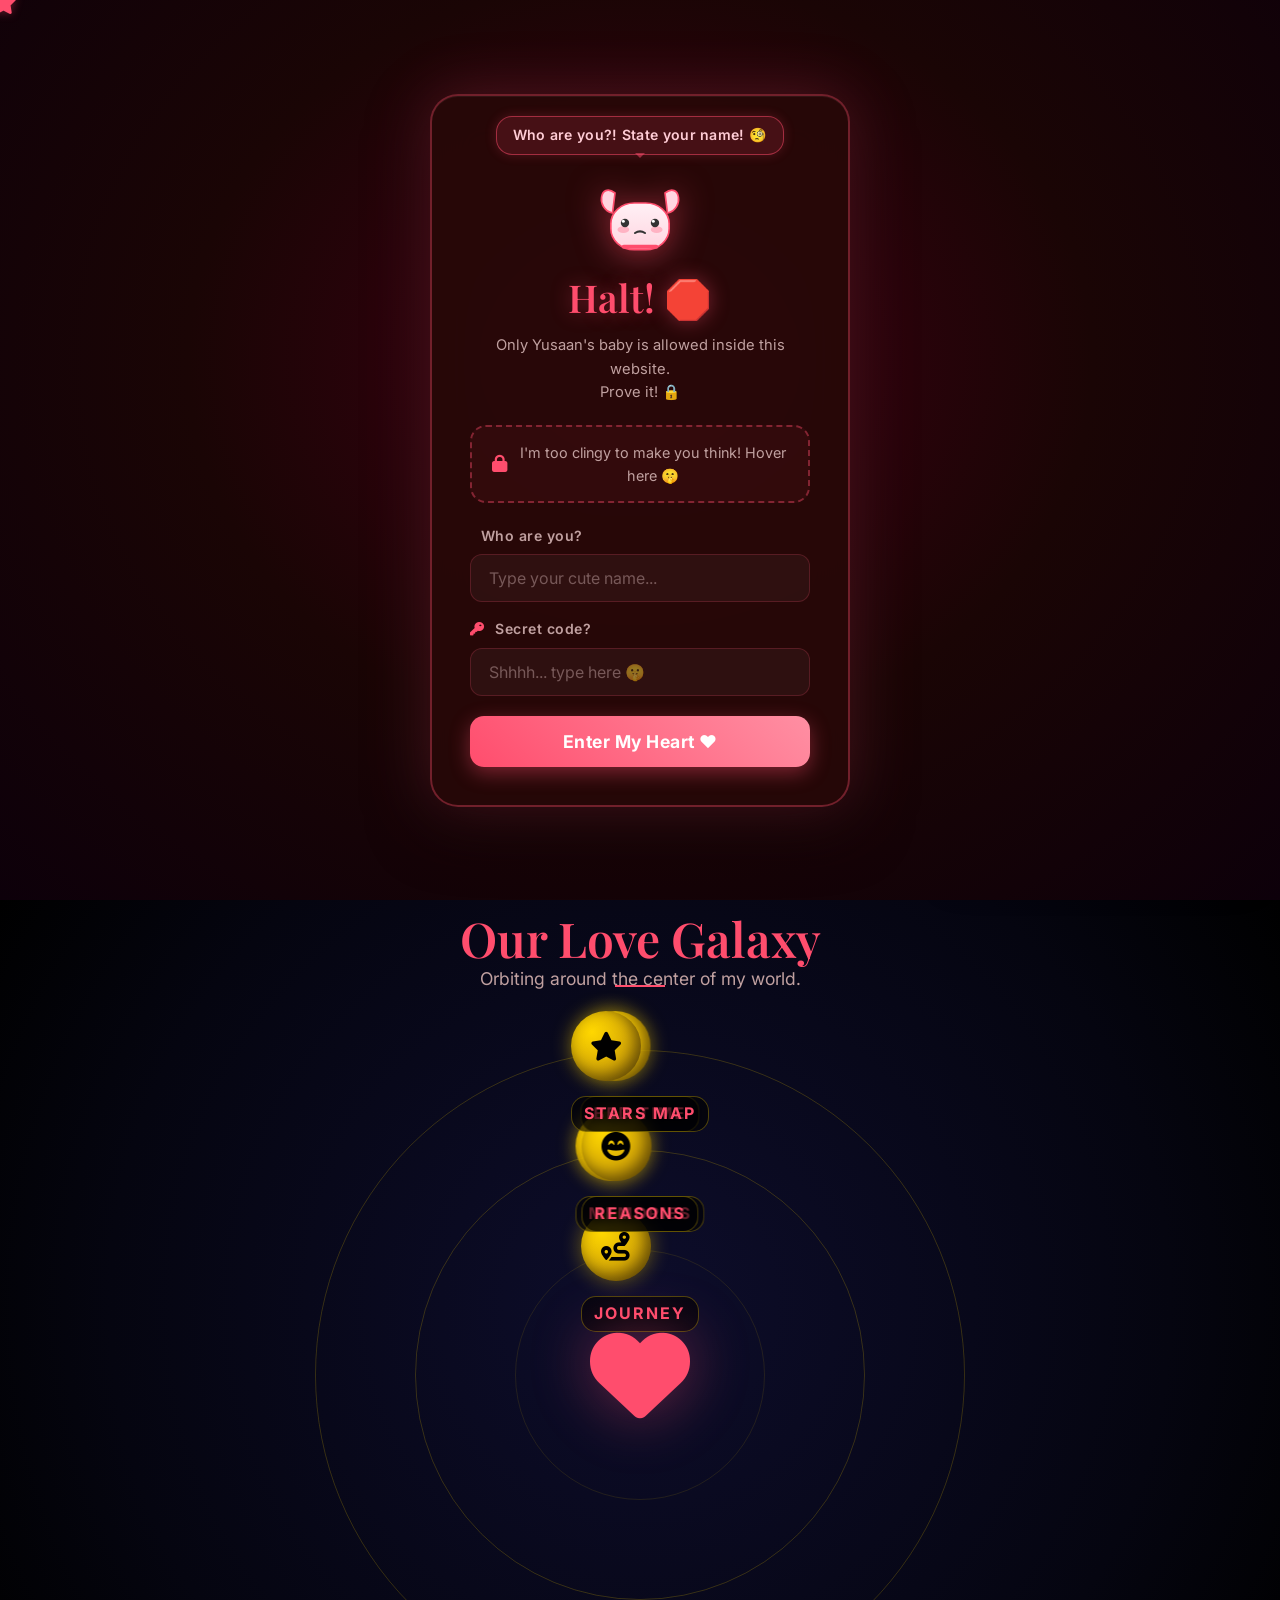
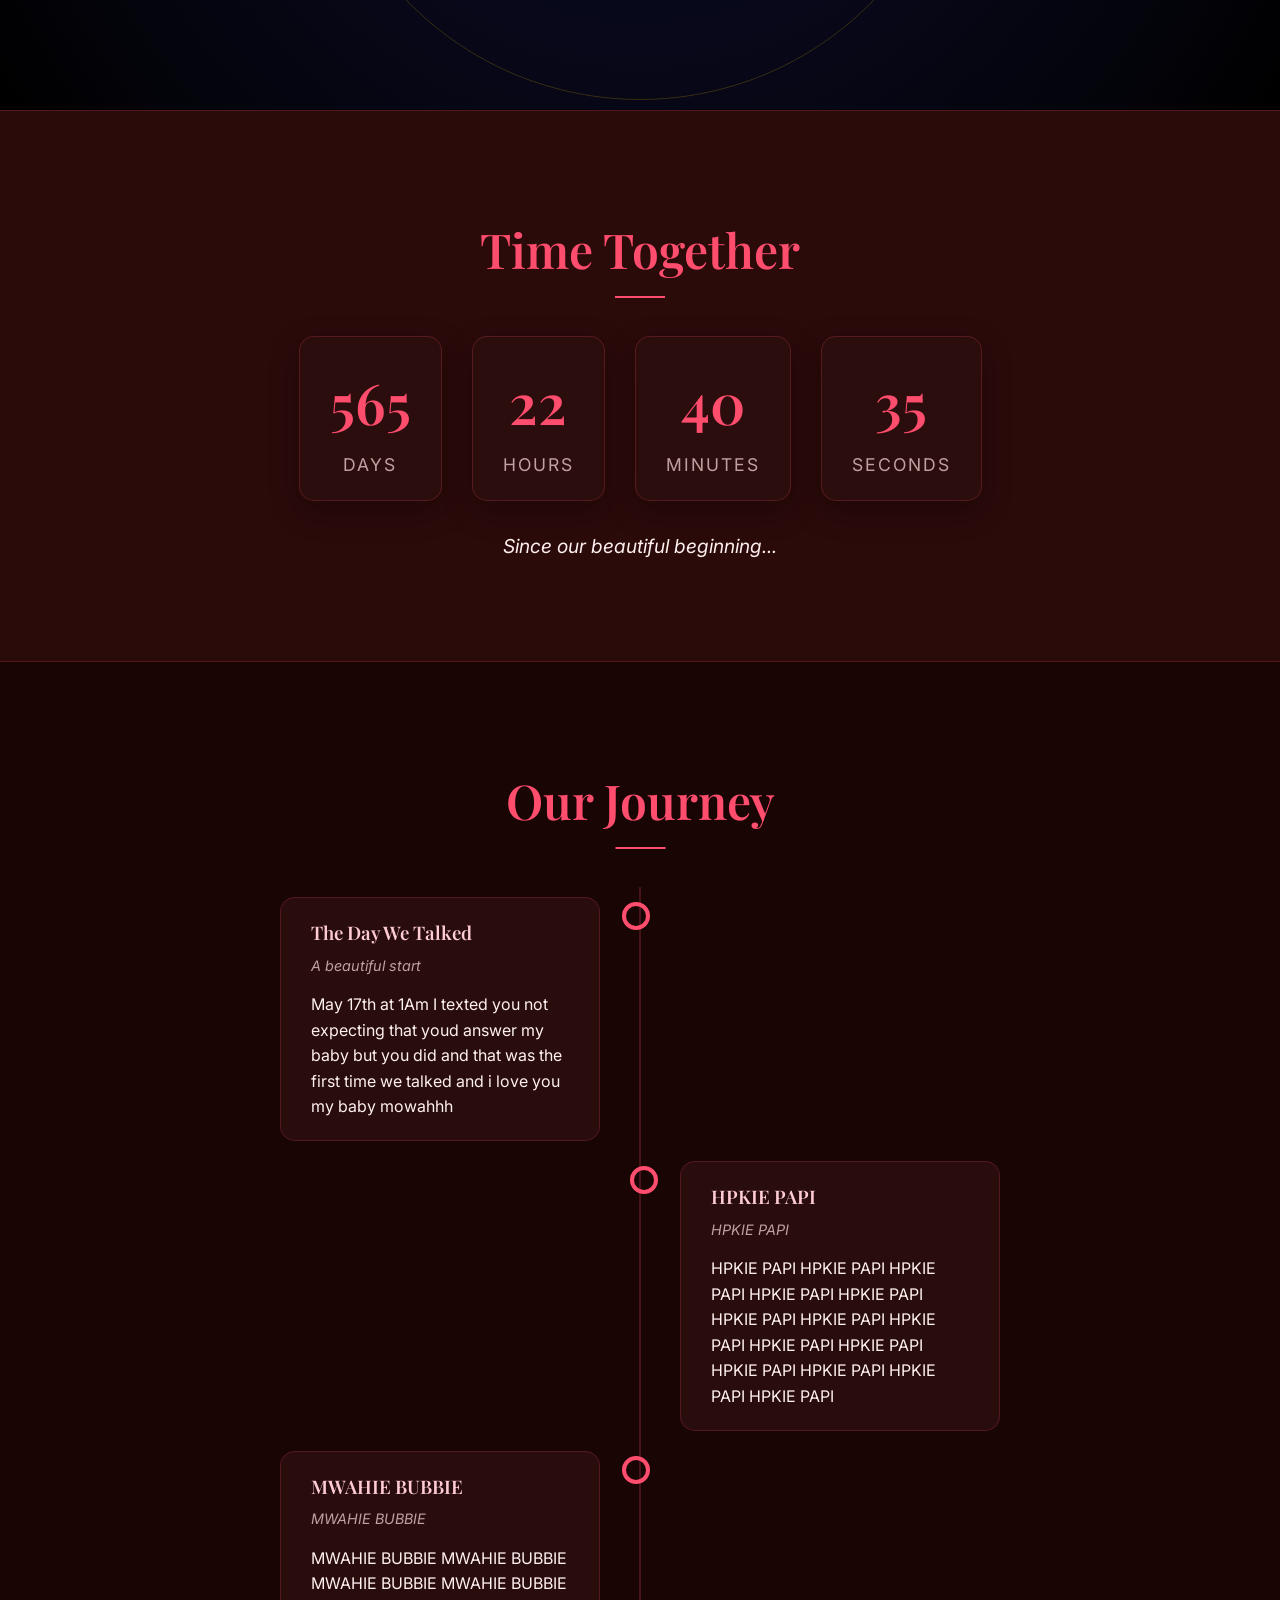
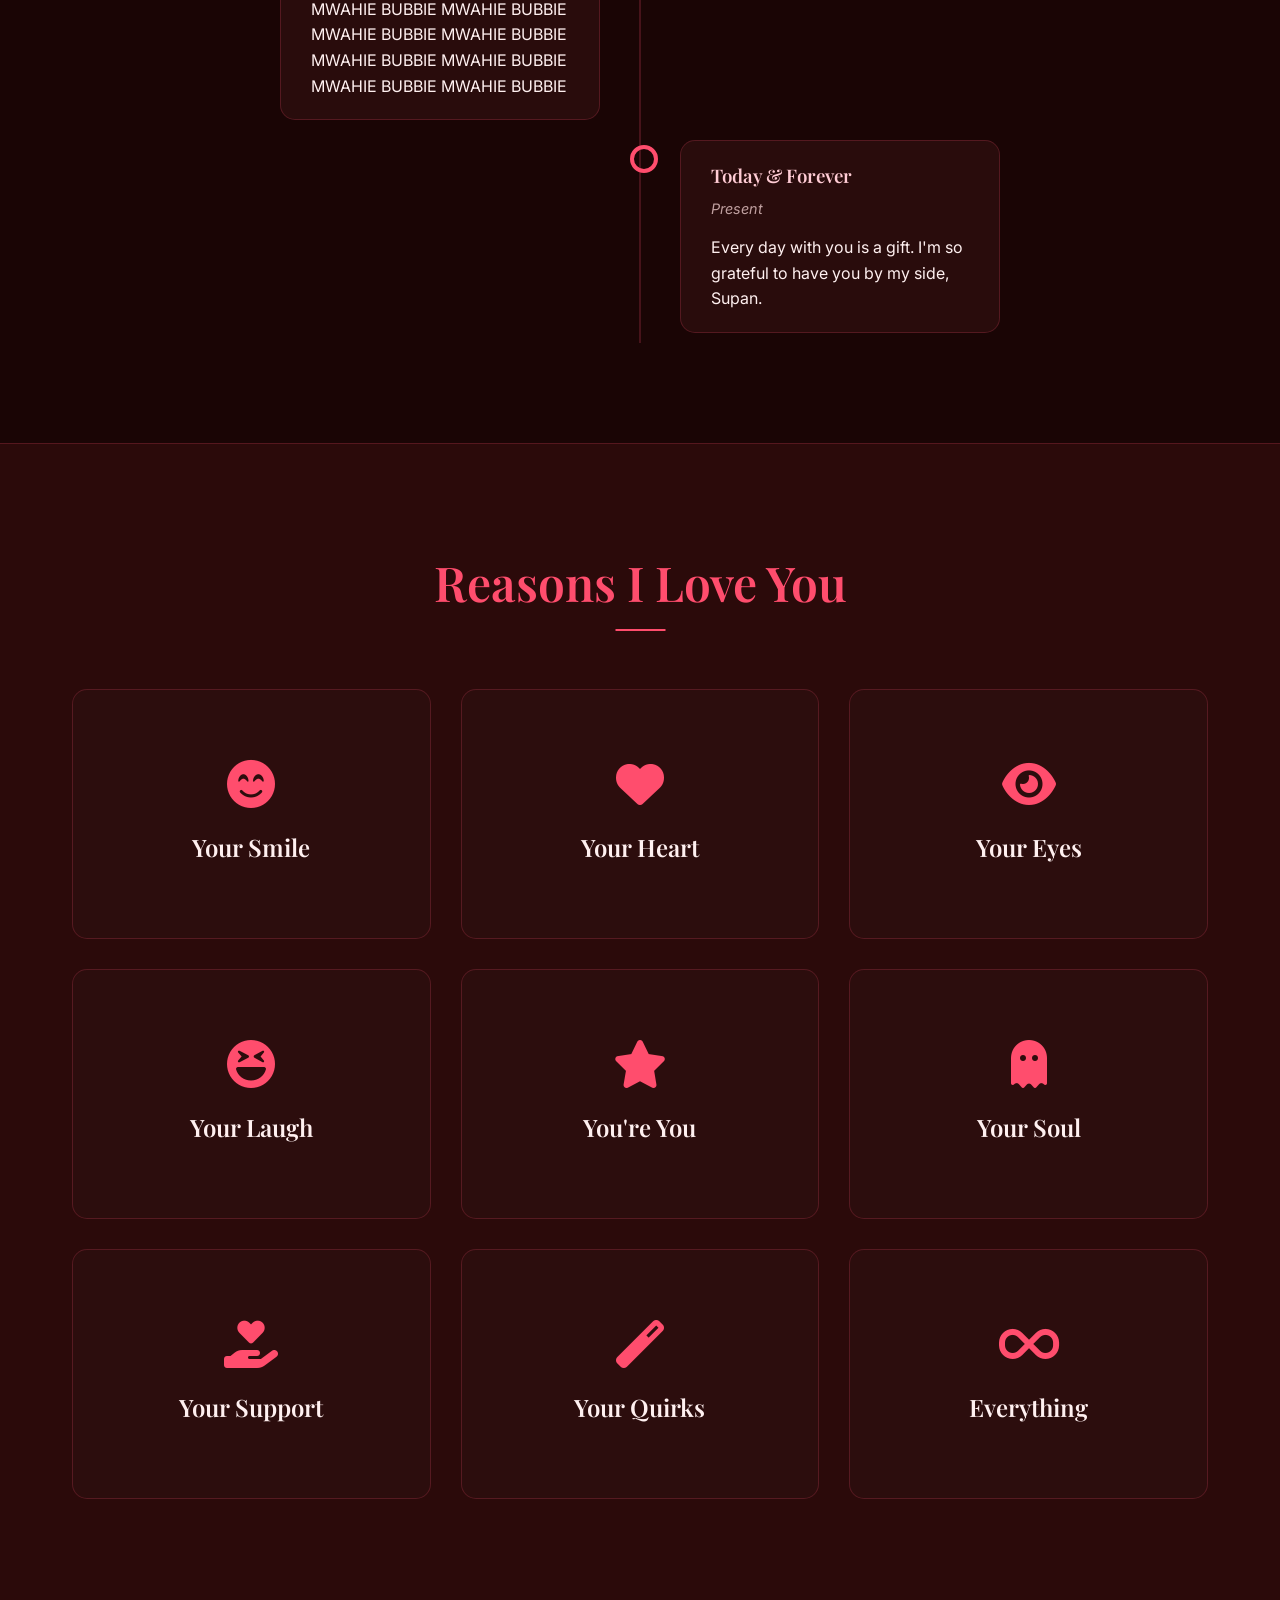
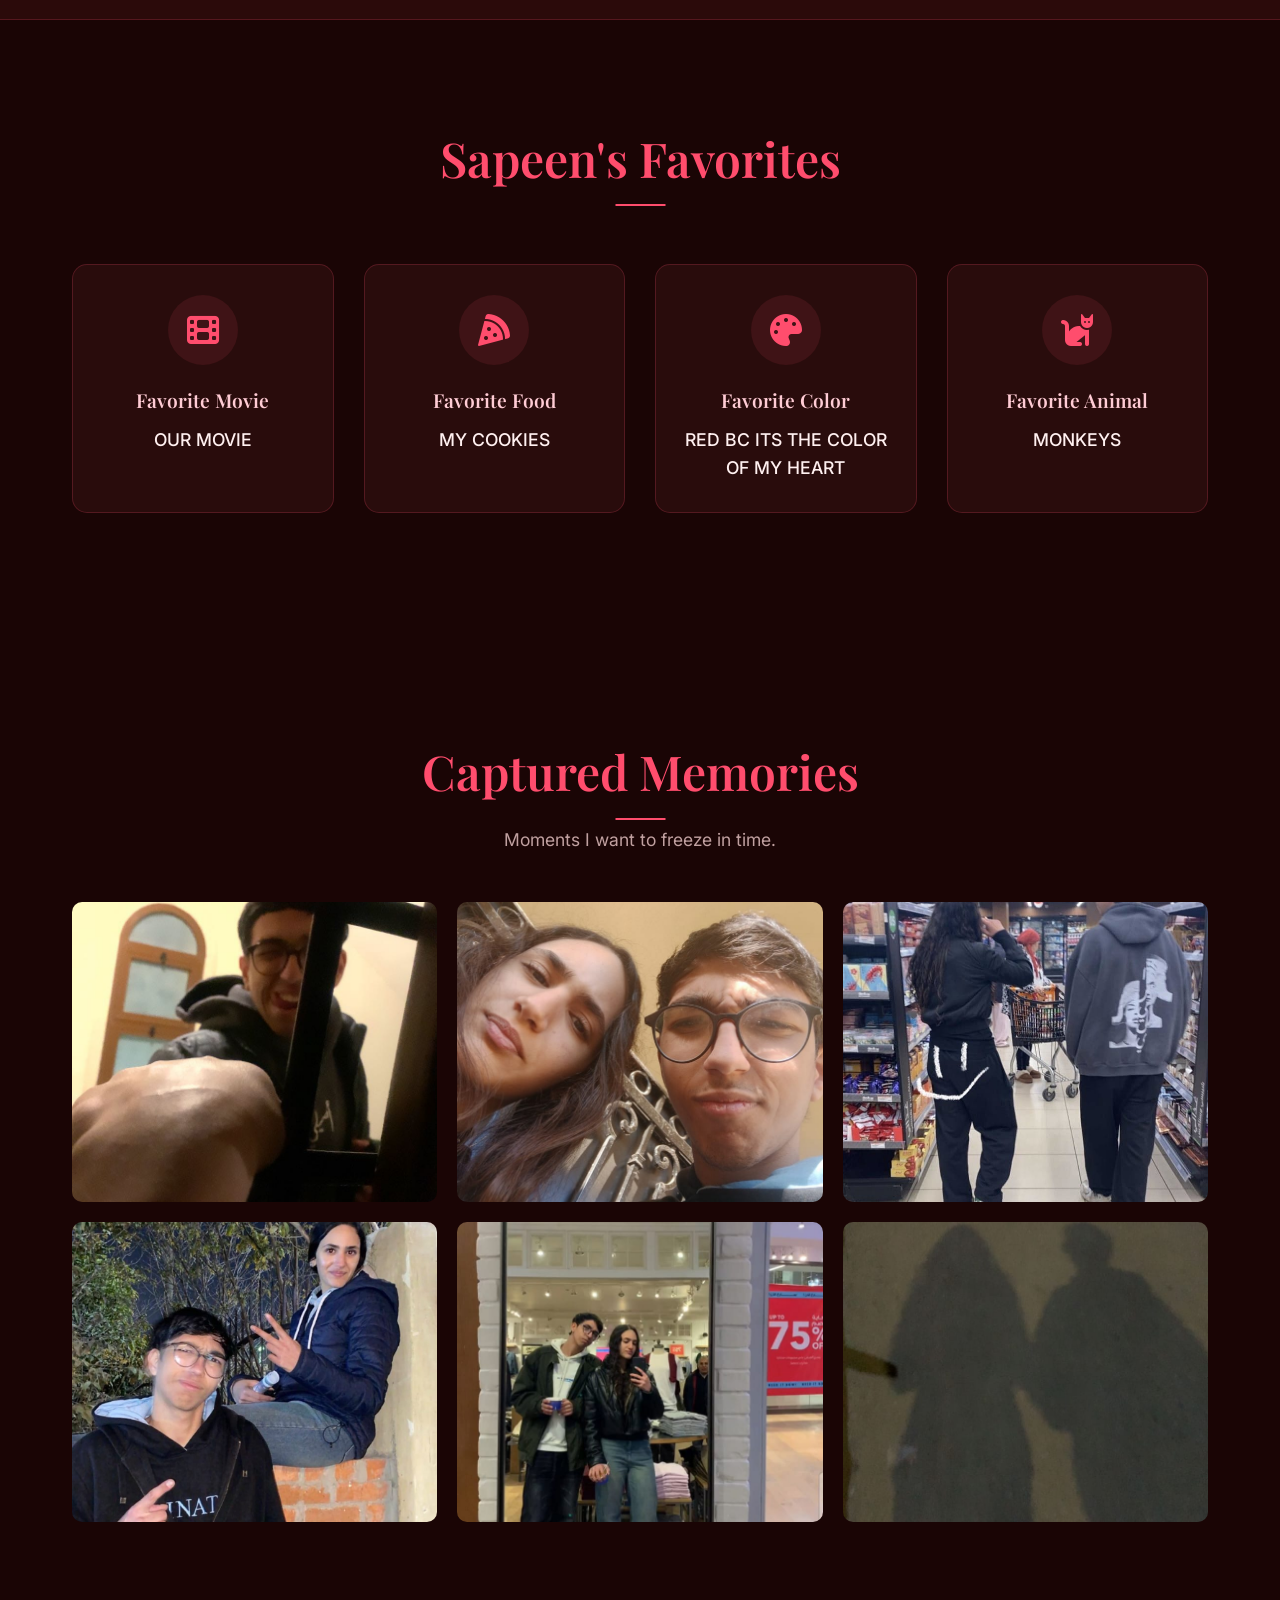
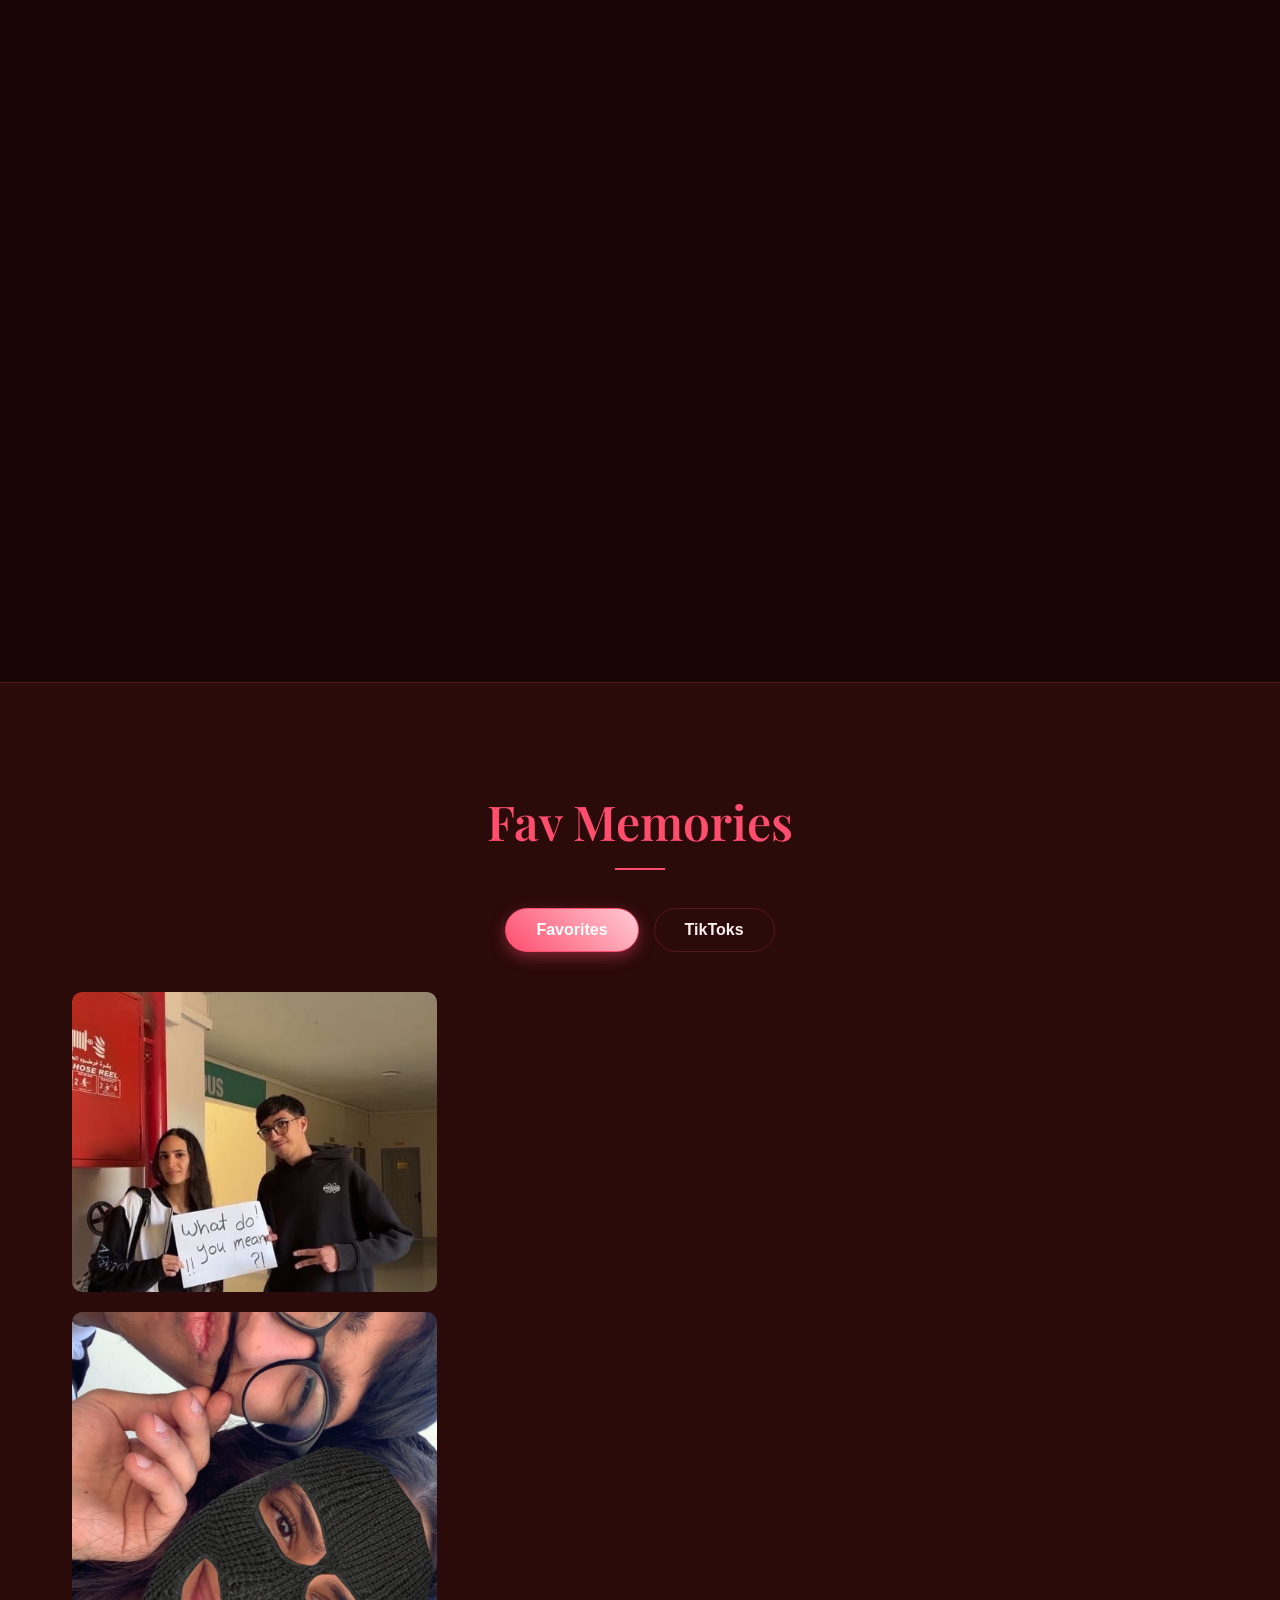
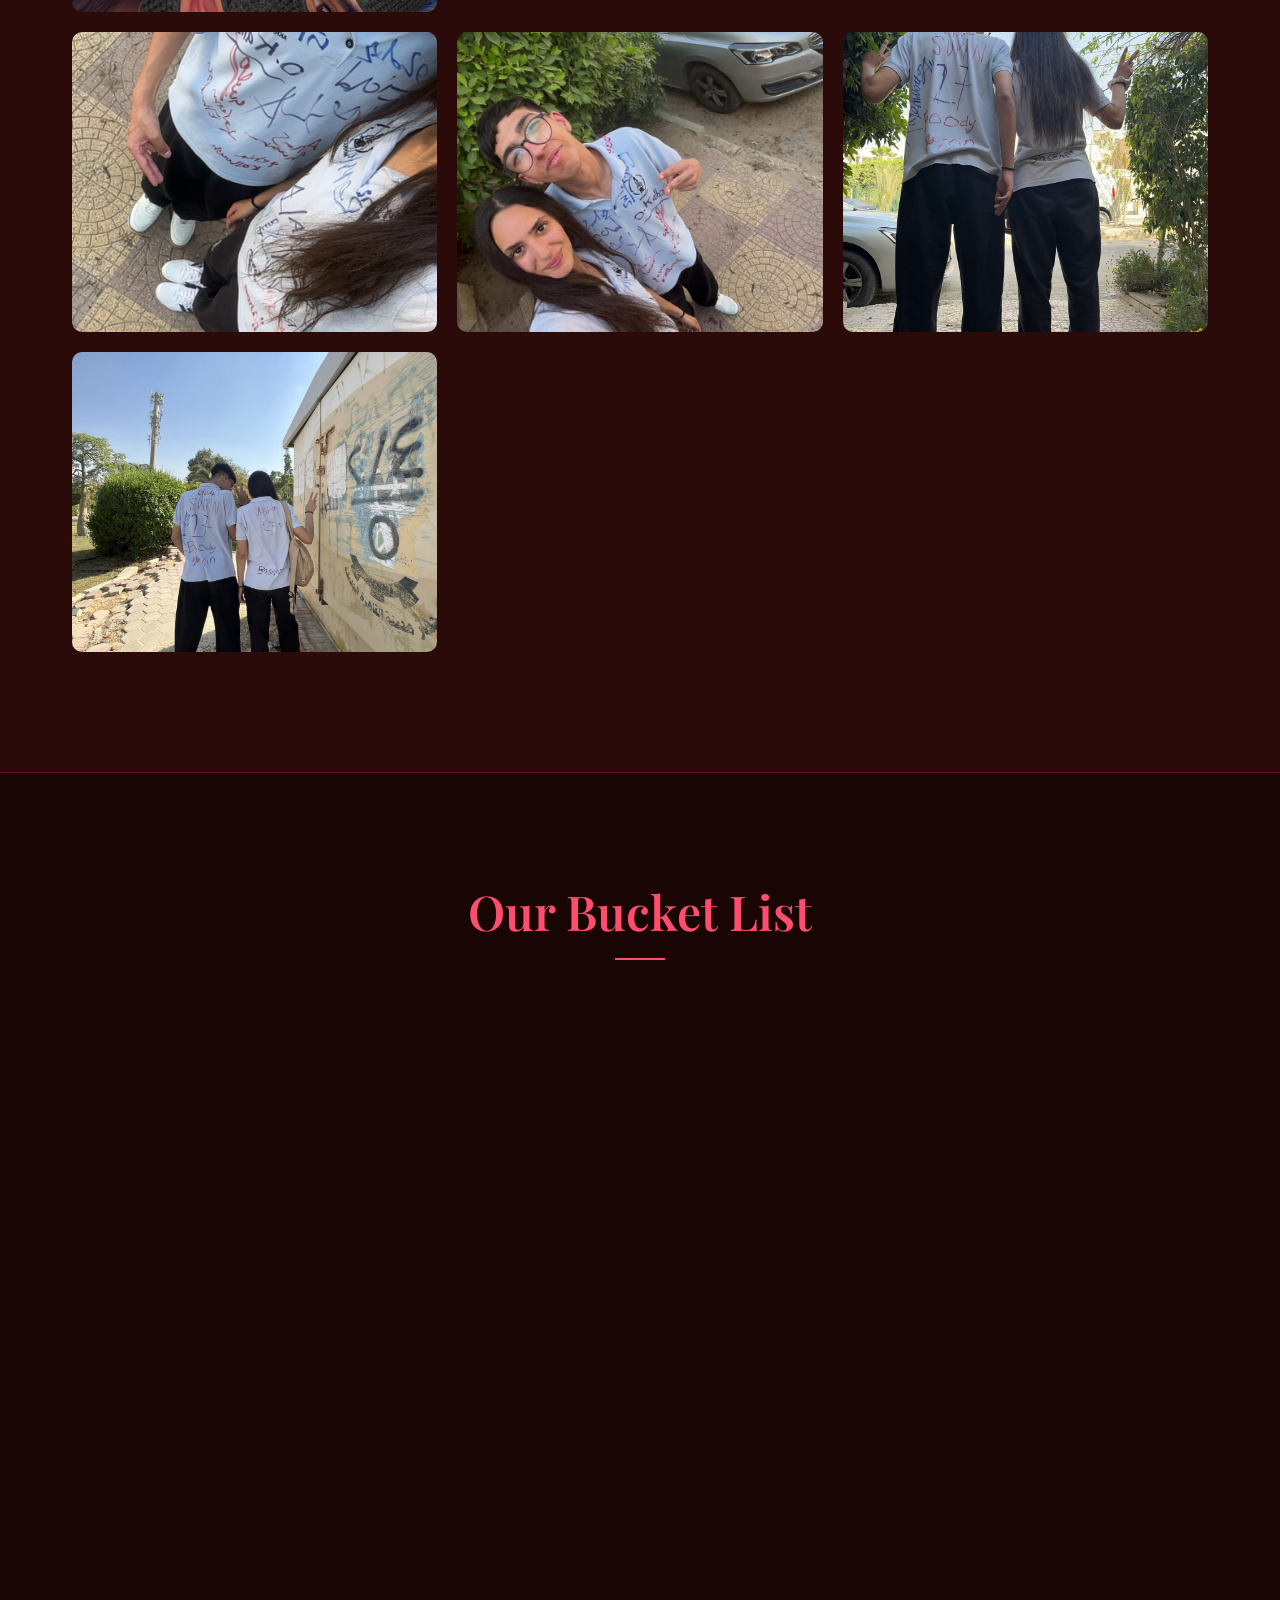
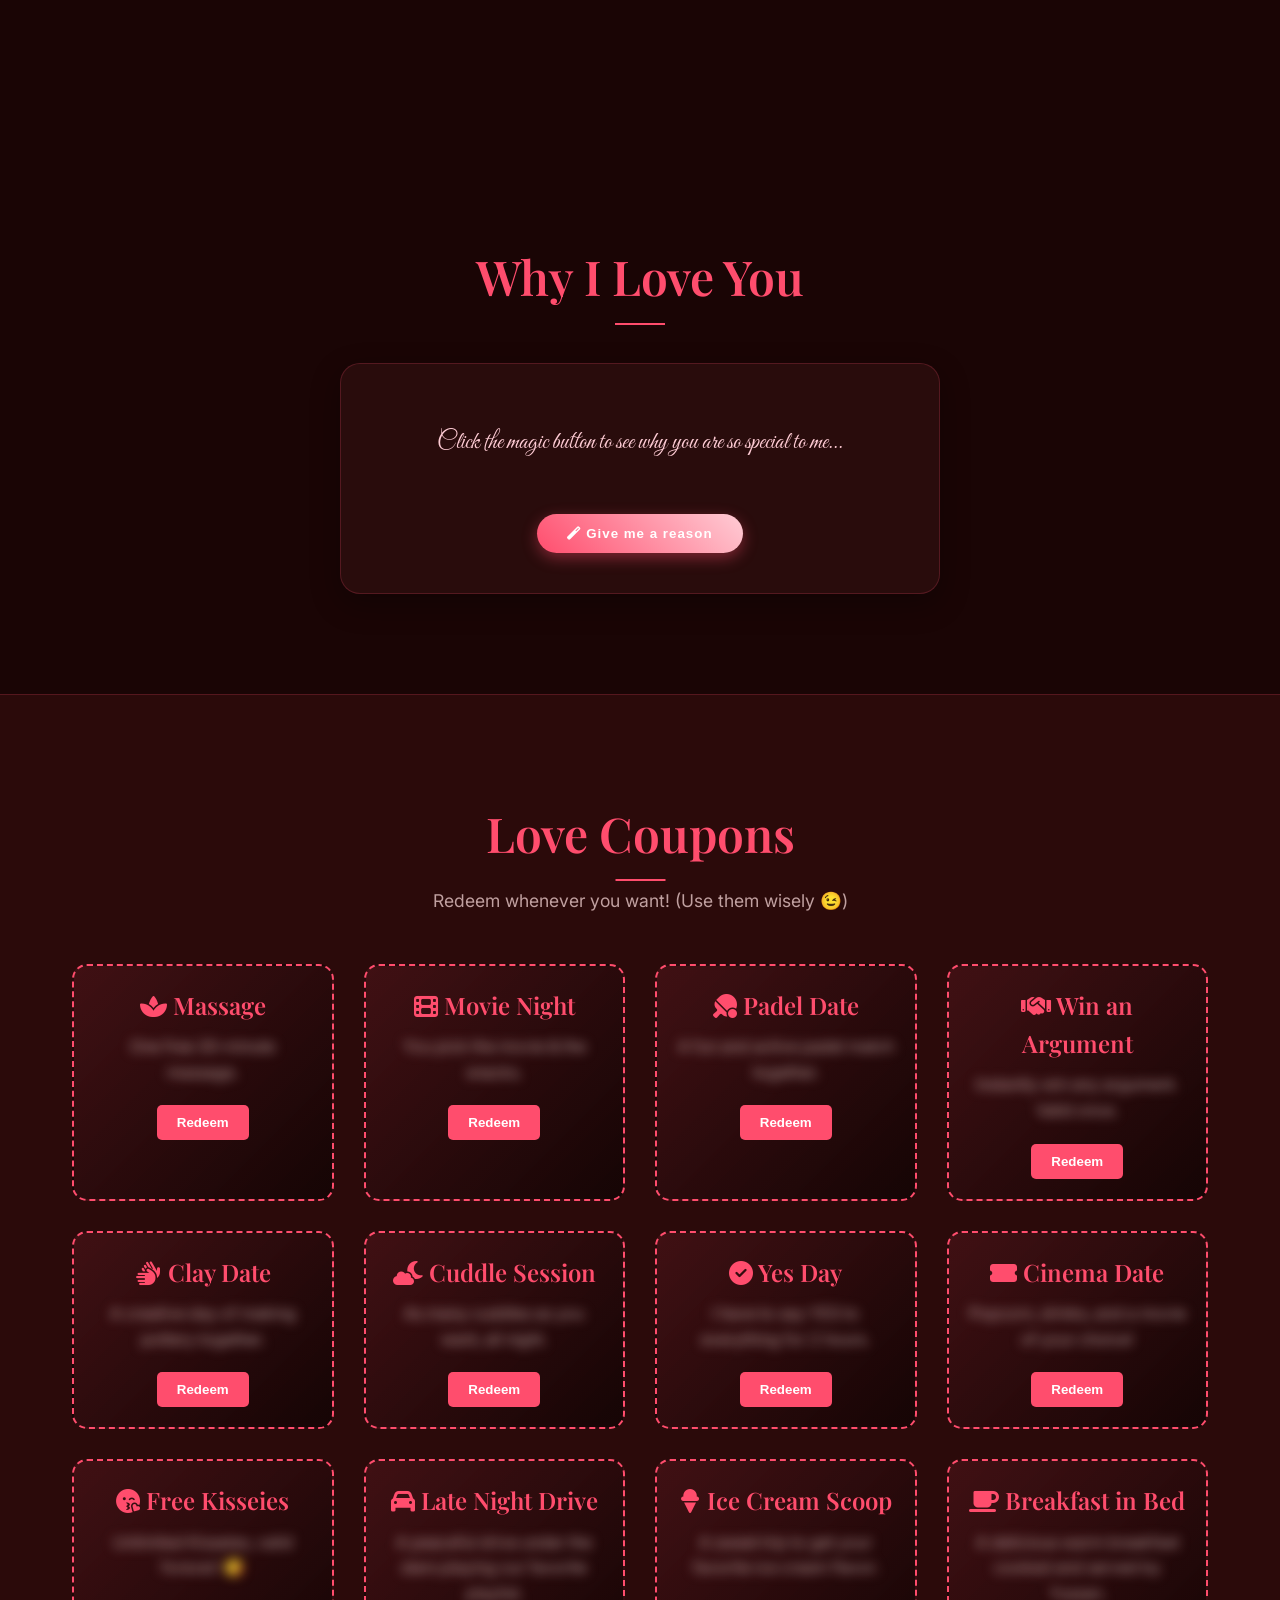
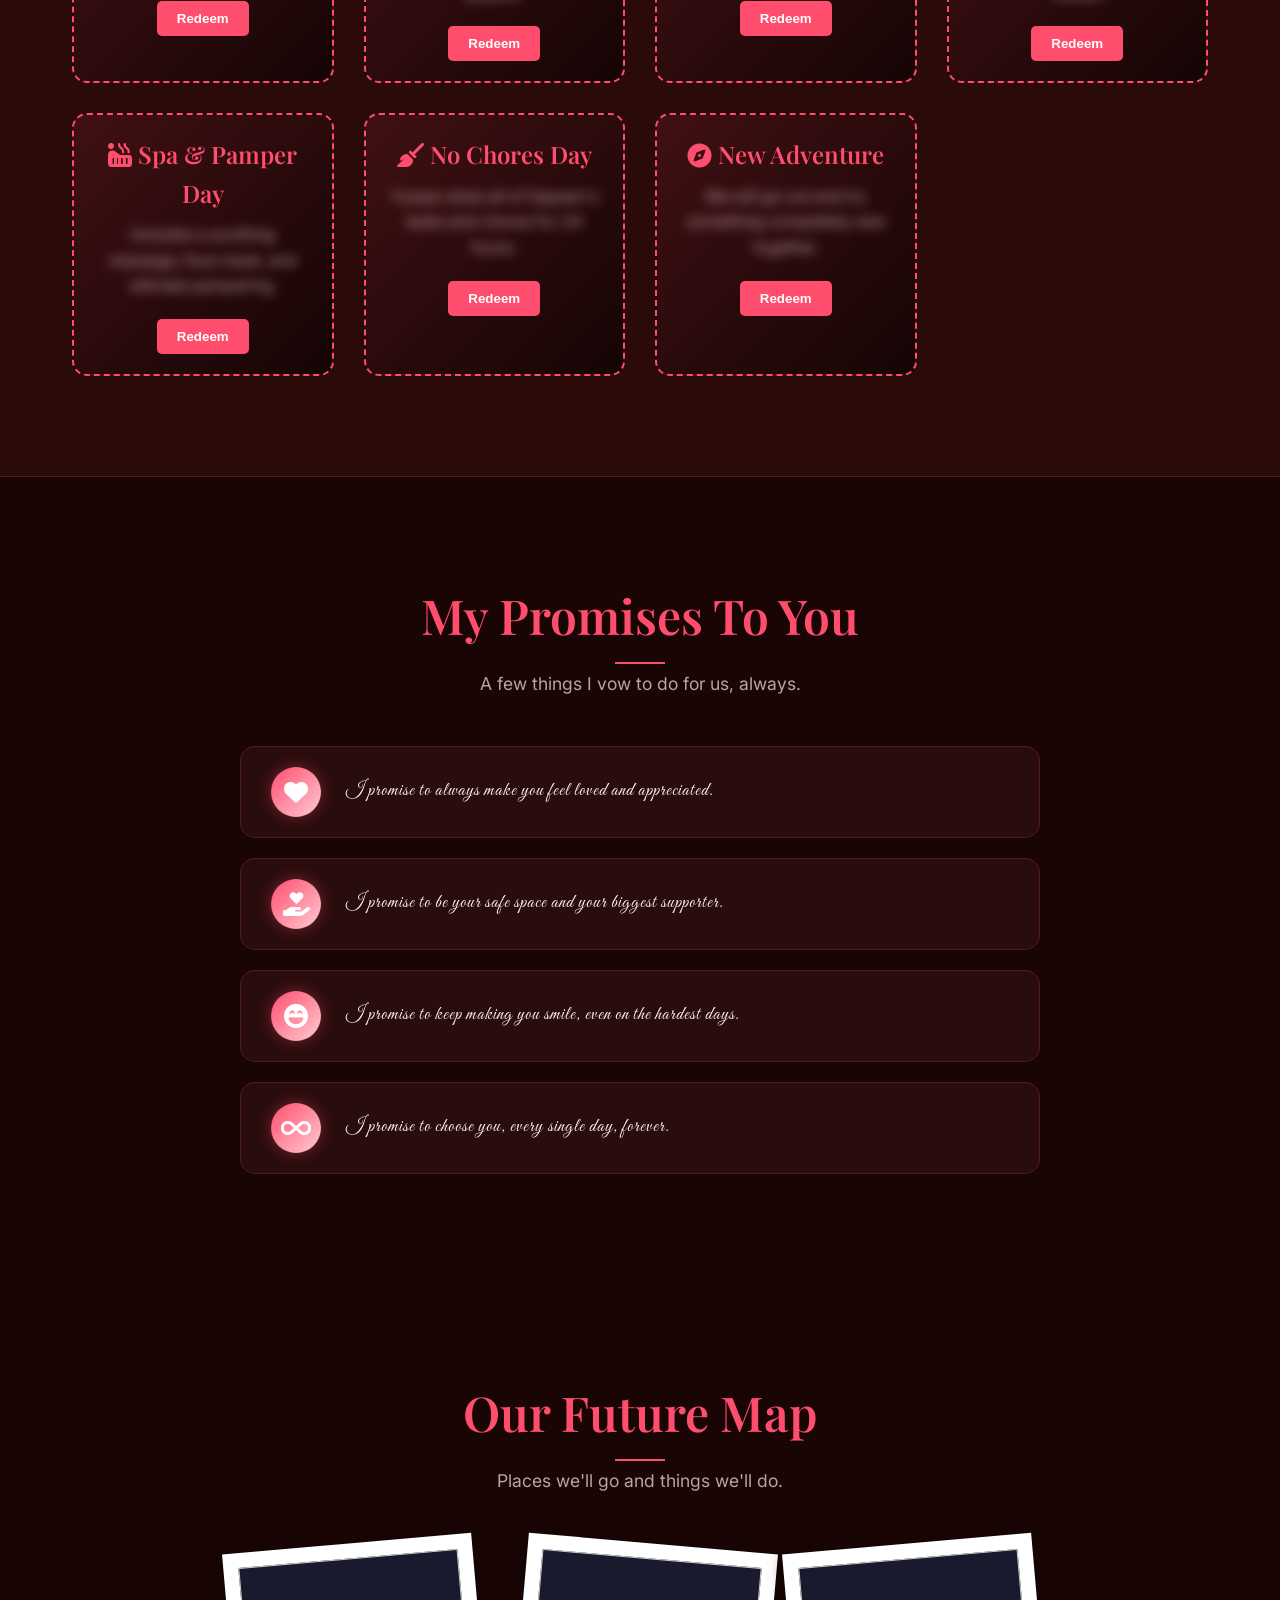
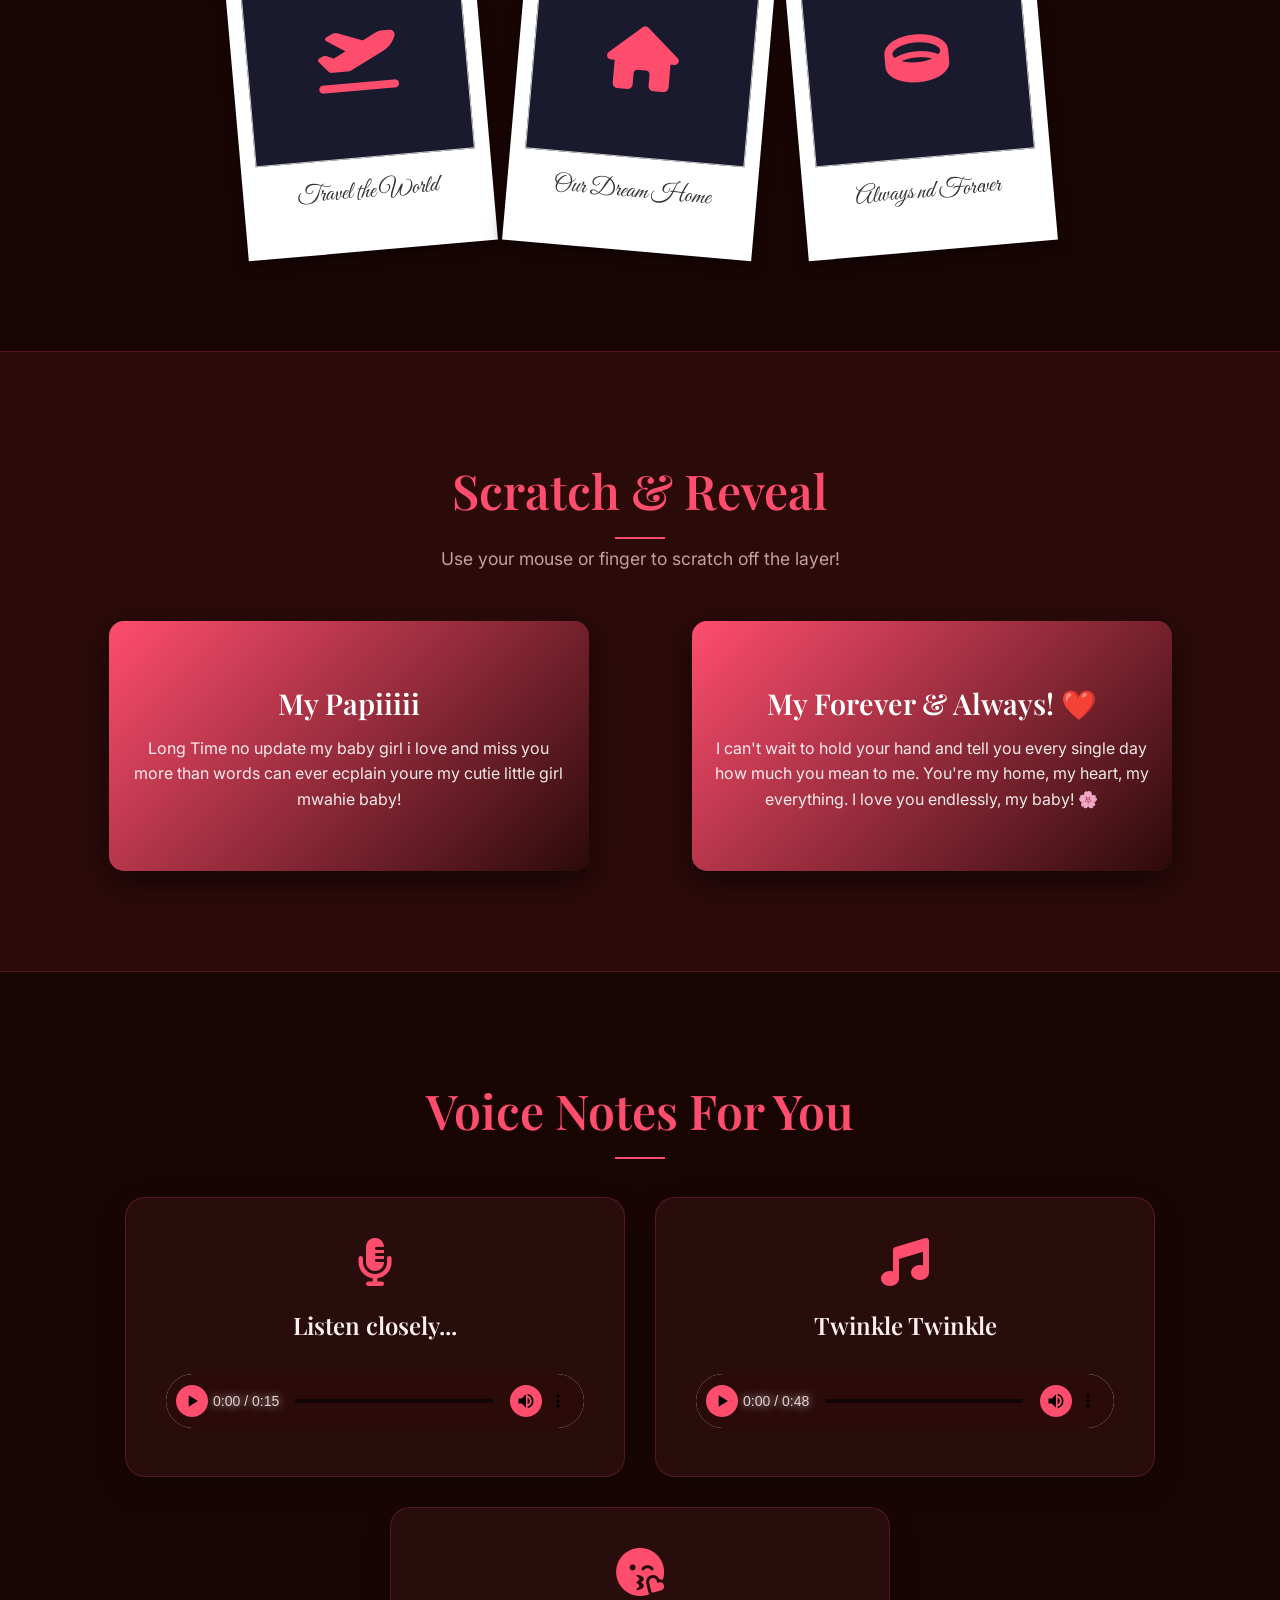
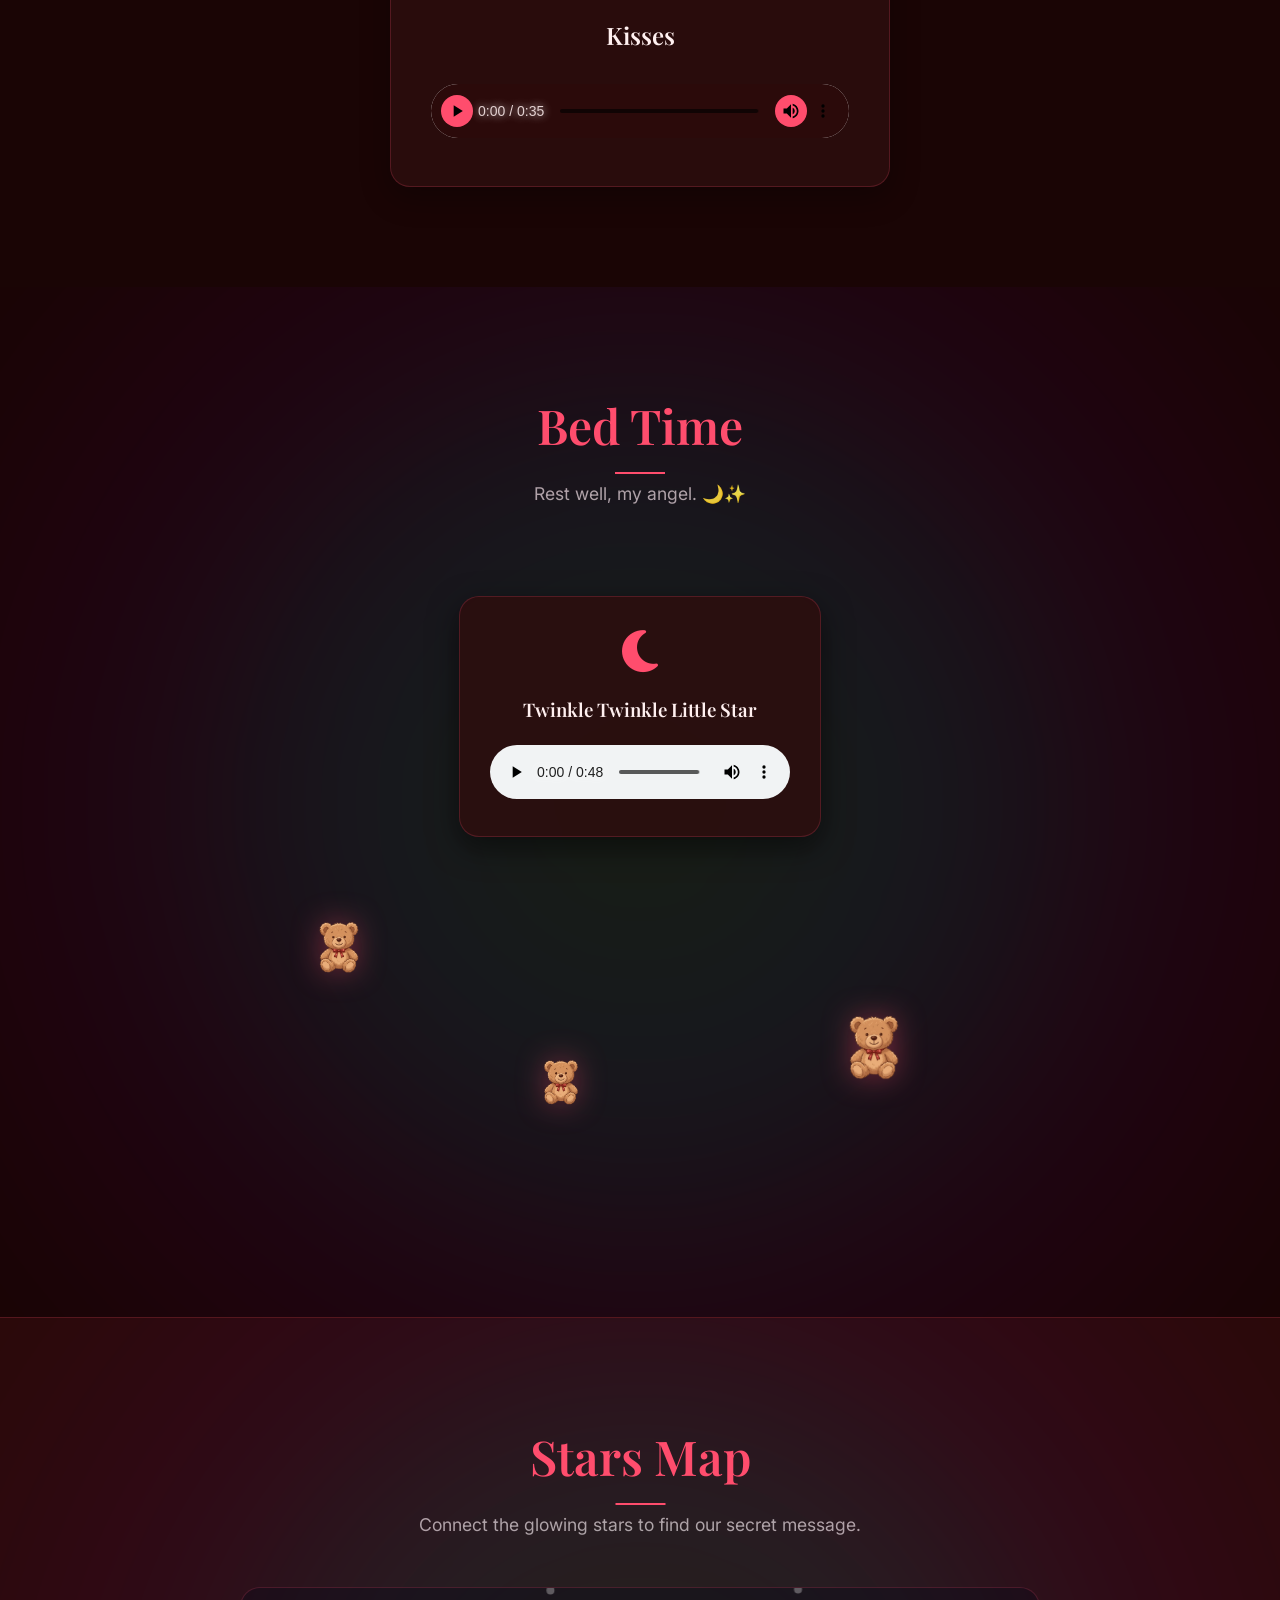
==== index.html @ 24794770 "Add files via upload" ====
<!DOCTYPE html>
<html lang="en">
<head>
    <meta charset="UTF-8">
    <meta name="viewport" content="width=device-width, initial-scale=1.0">
    <title>For My supan 🌟</title>
    <!-- Google Fonts -->
    <link rel="preconnect" href="https://fonts.googleapis.com">
    <link rel="preconnect" href="https://fonts.gstatic.com" crossorigin>
    <link href="https://fonts.googleapis.com/css2?family=Great+Vibes&family=Inter:wght@300;400;600&family=Playfair+Display:ital,wght@0,400;0,600;1,400&display=swap" rel="stylesheet">
    <!-- Font Awesome -->
    <link rel="stylesheet" href="https://cdnjs.cloudflare.com/ajax/libs/font-awesome/6.4.0/css/all.min.css">
    <!-- Custom CSS -->
    <link rel="stylesheet" href="style.css">
</head>
<body>
    <!-- ===== LOGIN OVERLAY ===== -->
    <div id="login-overlay">
        <!-- Floating hearts background -->
        <div class="login-hearts-bg" id="login-hearts-bg"></div>

        <div id="login-card">
            <!-- Clingy pet sitting on top -->
            <div class="login-pet-wrapper">
                <div class="login-pet-speech" id="login-pet-speech">I won't let strangers in!! 😤</div>
                <svg class="login-pet-svg" id="login-pet-svg" viewBox="0 0 120 120">
                    <defs>
                        <linearGradient id="lpBodyGrad" x1="0%" y1="0%" x2="0%" y2="100%">
                            <stop offset="0%" stop-color="#fff0f5"/>
                            <stop offset="100%" stop-color="#ffd5e0"/>
                        </linearGradient>
                    </defs>
                    <!-- Ears -->
                    <path d="M 30 36 C 12 22, 6 55, 27 60 Z" fill="#ffd5e0" stroke="#ff4d6d" stroke-width="2"/>
                    <path d="M 90 36 C 108 22, 114 55, 93 60 Z" fill="#ffd5e0" stroke="#ff4d6d" stroke-width="2"/>
                    <!-- Body -->
                    <rect x="25" y="48" width="70" height="56" rx="28" ry="25" fill="url(#lpBodyGrad)" stroke="#ff4d6d" stroke-width="2"/>
                    <!-- Cheeks -->
                    <ellipse cx="40" cy="80" rx="7" ry="4" fill="#ff4d6d" opacity="0.3"/>
                    <ellipse cx="80" cy="80" rx="7" ry="4" fill="#ff4d6d" opacity="0.3"/>
                    <!-- Eyes (watchful!) -->
                    <g id="lp-eyes-normal">
                        <circle cx="42" cy="72" r="5" fill="#333"/>
                        <circle cx="40" cy="70" r="1.8" fill="#fff"/>
                        <circle cx="78" cy="72" r="5" fill="#333"/>
                        <circle cx="76" cy="70" r="1.8" fill="#fff"/>
                    </g>
                    <!-- Eyes happy (after login) -->
                    <g id="lp-eyes-happy" style="display:none;">
                        <path d="M 38 70 Q 42 63 46 70" fill="none" stroke="#333" stroke-width="3" stroke-linecap="round"/>
                        <path d="M 74 70 Q 78 63 82 70" fill="none" stroke="#333" stroke-width="3" stroke-linecap="round"/>
                    </g>
                    <!-- Mouth -->
                    <path id="lp-mouth-stern" d="M 54 84 Q 60 80 66 84" fill="none" stroke="#333" stroke-width="2.5" stroke-linecap="round"/>
                    <path id="lp-mouth-happy" d="M 54 82 Q 60 90 66 82" fill="none" stroke="#333" stroke-width="2.5" stroke-linecap="round" style="display:none;"/>
                    <!-- Collar -->
                    <rect x="38" y="98" width="44" height="5" rx="2.5" fill="#ff4d6d"/>
                </svg>
            </div>

            <!-- Card Title -->
            <div class="login-title-area">
                <h1 class="login-title">Halt! 🛑</h1>
                <p class="login-subtitle">Only Yusaan's baby is allowed inside this website.<br>Prove it! 🔒</p>
            </div>

            <!-- Hint Hover Box -->
            <div class="login-hint-box" id="login-hint-box" title="Hover here to cheat 😏">
                <div class="hint-closed-state">
                    <i class="fas fa-lock"></i>
                    <span>I'm too clingy to make you think! Hover here 🤫</span>
                </div>
                <div class="hint-open-state">
                    <p class="hint-label">Username:</p>
                    <p class="hint-value" id="hint-user">BabySupan</p>
                    <p class="hint-label">Password:</p>
                    <p class="hint-value" id="hint-pass">Yusaan'sBaby17</p>
                    <button class="hint-fill-btn" id="hint-fill-btn"><i class="fas fa-magic"></i> Auto-fill for me!</button>
                </div>
            </div>

            <!-- Login Form -->
            <form class="login-form" id="login-form">
                <div class="login-field">
                    <label for="login-user"><i class="fas fa-user-heart"></i> Who are you?</label>
                    <input type="text" id="login-user" placeholder="Type your cute name..." autocomplete="off"/>
                </div>
                <div class="login-field">
                    <label for="login-pass"><i class="fas fa-key"></i> Secret code?</label>
                    <input type="password" id="login-pass" placeholder="Shhhh... type here 🤫"/>
                </div>

                <!-- Error message -->
                <div class="login-error" id="login-error" style="display:none;">
                    🚨 IMPOSTER ALERT!! That's not my baby! 😡<br>
                    <small>Tell the real Sapeen to come back! 👀</small>
                </div>

                <button type="submit" class="login-submit-btn" id="login-submit-btn">
                    Enter My Heart ❤️
                </button>
            </form>
        </div>
    </div>
    <!-- ===== END LOGIN OVERLAY ===== -->

    <!-- Custom Cursor -->
    <div id="custom-cursor"><i class="fas fa-star"></i></div>

    <!-- Background Canvas for Stars -->
    <canvas id="heartCanvas"></canvas>

    <!-- Navigation -->
    <nav id="navbar">
        <div class="nav-brand">S &amp; Y</div>
        <ul class="nav-links">
            <li><a href="#home">Home</a></li>
            <li><a href="#counter">Time</a></li>
            <li><a href="#timeline">Journey</a></li>
            <li><a href="#gallery">Memories</a></li>
            <li><a href="#generator">Reasons</a></li>
            <li><a href="#coupons">Coupons</a></li>
            <li><a href="#promises">Promises</a></li>
            <li><a href="#future">Future</a></li>
            <li><a href="#voice-message">Voice Note</a></li>
            <li><a href="#bedtime">Bed Time</a></li>
            <li><a href="#constellations">Stars Map</a></li>
            <li><a href="#pet-section">Yassap 🐾</a></li>
            <li><a href="#letter">A Note</a></li>
        </ul>
        <div class="mobile-menu"><i class="fas fa-bars"></i></div>
    </nav>

    <!-- Floating Music Player & Night Light Toggle -->
    <div id="music-player" class="fade-in-up" style="animation-delay: 1s; display: flex; flex-direction: column; align-items: flex-end;">
        <div style="display: flex; gap: 10px; align-items: center; margin-bottom: 10px;">
            <button id="night-light-toggle" class="btn-secondary" style="padding: 8px 15px; font-size: 0.9rem;"><i class="fas fa-moon"></i> Night Mode</button>
            <div class="music-controls">
                <button id="bg-music-toggle" class="music-btn" title="Toggle Background Music"><i class="fas fa-volume-up"></i></button>
                <button id="prev-song" class="music-btn" title="Previous Song"><i class="fas fa-step-backward"></i></button>
                <button id="next-song" class="music-btn" title="Next Song"><i class="fas fa-step-forward"></i></button>
            </div>
        </div>
        <div class="custom-player-ui">
            <div class="song-info">
                <p id="song-title">Select a song</p>
                <p id="song-artist">Artist</p>
            </div>
            <div class="progress-container">
                <input type="range" id="progress-bar" value="0" step="0.1" min="0" max="100">
                <div class="time-info">
                    <span id="current-time">0:00</span>
                    <span id="total-duration">0:00</span>
                </div>
            </div>
            <div class="player-controls-main">
                <button id="play-pause-btn" class="main-play-btn"><i class="fas fa-play"></i></button>
                <div class="volume-control">
                    <i class="fas fa-volume-low"></i>
                    <input type="range" id="main-volume" value="70" min="0" max="100">
                </div>
            </div>
        </div>
        <audio id="main-audio"></audio>
    </div>

    <!-- Hero Section -->
    <section id="home" class="hero">
        <div class="hero-content fade-in-up">
            <h2 class="pre-title">To my beautiful</h2>
            <h1 class="main-title">Baby</h1>
            <p class="subtitle">Ba7bek ya hablola.</p>
            <a href="#galaxy" class="btn-primary">Explore Our Universe <i class="fas fa-rocket"></i></a>
        </div>
        <div class="scroll-indicator">
            <div class="mouse"></div>
        </div>
    </section>

    <!-- Our Love Galaxy Section -->
    <section id="galaxy" class="galaxy-section">
        <h2 class="section-title fade-in">Our Love Galaxy</h2>
        <p class="section-subtitle fade-in">Orbiting around the center of my world.</p>
        
        <div class="galaxy-container fade-in-up">
            <!-- Central Sun -->
            <div class="galaxy-center">
                <i class="fas fa-heart"></i>
            </div>
            
            <!-- Orbits and Planets -->
            <div class="orbit orbit-1">
                <a href="#timeline" class="planet-link">
                    <div class="planet"><i class="fas fa-route"></i></div>
                    <span class="planet-label">Journey</span>
                </a>
            </div>
            
            <div class="orbit orbit-2">
                <a href="#gallery" class="planet-link">
                    <div class="planet"><i class="fas fa-camera-retro"></i></div>
                    <span class="planet-label">Memories</span>
                </a>
            </div>

            <div class="orbit orbit-3">
                <a href="#generator" class="planet-link">
                    <div class="planet"><i class="fas fa-grin-beam"></i></div>
                    <span class="planet-label">Reasons</span>
                </a>
            </div>
            
            <div class="orbit orbit-4">
                <a href="#bedtime" class="planet-link">
                    <div class="planet"><i class="fas fa-bed"></i></div>
                    <span class="planet-label">Bed Time</span>
                </a>
            </div>

            <div class="orbit orbit-5">
                <a href="#constellations" class="planet-link">
                    <div class="planet"><i class="fas fa-star"></i></div>
                    <span class="planet-label">Stars Map</span>
                </a>
            </div>
        </div>
    </section>

    <!-- Time Together Counter Section -->
    <section id="counter" class="section alt-bg">
        <div class="container">
            <h2 class="section-title fade-in">Time Together</h2>
            <div class="counter-wrapper fade-in-up">
                <div class="time-box">
                    <span id="days">00</span>
                    <p>Days</p>
                </div>
                <div class="time-box">
                    <span id="hours">00</span>
                    <p>Hours</p>
                </div>
                <div class="time-box">
                    <span id="minutes">00</span>
                    <p>Minutes</p>
                </div>
                <div class="time-box">
                    <span id="seconds">00</span>
                    <p>Seconds</p>
                </div>
            </div>
            <p class="counter-note fade-in">Since our beautiful beginning...</p>
        </div>
    </section>

    <!-- Timeline Section -->
    <section id="timeline" class="section">
        <div class="container">
            <h2 class="section-title fade-in">Our Journey</h2>
            <div class="timeline">
                <div class="timeline-item left fade-in-left">
                    <div class="timeline-content">
                        <h3>The Day We Talked</h3>
                        <span class="date">A beautiful start</span>
                        <p>May 17th at 1Am I texted you not expecting that youd answer my baby but you did and that was the first time we talked and i love you my baby mowahhh</p>
                    </div>
                </div>
                <div class="timeline-item right fade-in-right">
                    <div class="timeline-content">
                        <h3>HPKIE PAPI</h3>
                        <span class="date">HPKIE PAPI </span>
                        <p>HPKIE PAPI HPKIE PAPI HPKIE PAPI HPKIE PAPI HPKIE PAPI HPKIE PAPI HPKIE PAPI HPKIE PAPI HPKIE PAPI HPKIE PAPI HPKIE PAPI HPKIE PAPI HPKIE PAPI HPKIE PAPI </p>
                    </div>
                </div>
                <div class="timeline-item left fade-in-left">
                    <div class="timeline-content">
                        <h3>MWAHIE BUBBIE </h3>
                        <span class="date">MWAHIE BUBBIE </span>
                        <p>MWAHIE BUBBIE MWAHIE BUBBIE MWAHIE BUBBIE MWAHIE BUBBIE MWAHIE BUBBIE MWAHIE BUBBIE MWAHIE BUBBIE MWAHIE BUBBIE MWAHIE BUBBIE MWAHIE BUBBIE MWAHIE BUBBIE MWAHIE BUBBIE </p>
                    </div>
                </div>
                <div class="timeline-item right fade-in-right">
                    <div class="timeline-content">
                        <h3>Today & Forever</h3>
                        <span class="date">Present</span>
                        <p>Every day with you is a gift. I'm so grateful to have you by my side, Supan.</p>
                    </div>
                </div>
            </div>
        </div>
    </section>

    <!-- Reasons Why I Love You Section -->
    <section id="reasons" class="section alt-bg">
        <div class="container">
            <h2 class="section-title fade-in">Reasons I Love You</h2>
            <div class="reasons-grid">
                <!-- Card 1 -->
                <div class="reason-card fade-in-up">
                    <div class="card-inner">
                        <div class="card-front">
                            <i class="fas fa-smile-beam"></i>
                            <h3>Your Smile</h3>
                        </div>
                        <div class="card-back">
                            <p>It literally lights up my world. Whenever I see you smile, all my worries disappear.</p>
                        </div>
                    </div>
                </div>
                <!-- Card 2 -->
                <div class="reason-card fade-in-up" style="animation-delay: 0.1s;">
                    <div class="card-inner">
                        <div class="card-front">
                            <i class="fas fa-heart"></i>
                            <h3>Your Heart</h3>
                        </div>
                        <div class="card-back">
                            <p>You have the kindest, most pure heart. The way you care about others is truly inspiring.</p>
                        </div>
                    </div>
                </div>
                <!-- Card 3 -->
                <div class="reason-card fade-in-up" style="animation-delay: 0.2s;">
                    <div class="card-inner">
                        <div class="card-front">
                            <i class="fas fa-eye"></i>
                            <h3>Your Eyes</h3>
                        </div>
                        <div class="card-back">
                            <p>I could get lost in them forever. They hold so much warmth and love.</p>
                        </div>
                    </div>
                </div>
                <!-- Card 4 -->
                <div class="reason-card fade-in-up" style="animation-delay: 0.3s;">
                    <div class="card-inner">
                        <div class="card-front">
                            <i class="fas fa-laugh-squint"></i>
                            <h3>Your Laugh</h3>
                        </div>
                        <div class="card-back">
                            <p>It's my absolute favorite sound in the whole universe. It makes me instantly happy.</p>
                        </div>
                    </div>
                </div>
                <!-- Card 5 -->
                <div class="reason-card fade-in-up" style="animation-delay: 0.4s;">
                    <div class="card-inner">
                        <div class="card-front">
                            <i class="fas fa-star"></i>
                            <h3>You're You</h3>
                        </div>
                        <div class="card-back">
                            <p>I love everything about you. Your quirks, your personality, just simply you.</p>
                        </div>
                    </div>
                </div>
                <!-- Card 6 -->
                <div class="reason-card fade-in-up" style="animation-delay: 0.5s;">
                    <div class="card-inner">
                        <div class="card-front">
                            <i class="fas fa-ghost"></i>
                            <h3>Your Soul</h3>
                        </div>
                        <div class="card-back">
                            <p>You have the most beautiful, radiant soul I've ever known. It shines through everything you do.</p>
                        </div>
                    </div>
                </div>
                <!-- Card 7 -->
                <div class="reason-card fade-in-up" style="animation-delay: 0.6s;">
                    <div class="card-inner">
                        <div class="card-front">
                            <i class="fas fa-hand-holding-heart"></i>
                            <h3>Your Support</h3>
                        </div>
                        <div class="card-back">
                            <p>You are my biggest cheerleader and my rock. I feel like I can achieve anything with you by my side.</p>
                        </div>
                    </div>
                </div>
                <!-- Card 8 -->
                <div class="reason-card fade-in-up" style="animation-delay: 0.7s;">
                    <div class="card-inner">
                        <div class="card-front">
                            <i class="fas fa-magic"></i>
                            <h3>Your Quirks</h3>
                        </div>
                        <div class="card-back">
                            <p>From your silly faces to the way you talk—I love every single little quirk that makes you, you.</p>
                        </div>
                    </div>
                </div>
                <!-- Card 9 -->
                <div class="reason-card fade-in-up" style="animation-delay: 0.8s;">
                    <div class="card-inner">
                        <div class="card-front">
                            <i class="fas fa-infinity"></i>
                            <h3>Everything</h3>
                        </div>
                        <div class="card-back">
                            <p>There aren't enough cards to list all the reasons. I just love you infinitely and unconditionally.</p>
                        </div>
                    </div>
                </div>
            </div>
        </div>
    </section>

    <!-- Her Favorites Section -->
    <section id="favorites" class="section">
        <div class="container">
            <h2 class="section-title fade-in">Sapeen's Favorites</h2>
            <div class="favorites-grid">
                <div class="fav-item fade-in-up">
                    <div class="fav-icon"><i class="fas fa-film"></i></div>
                    <h3>Favorite Movie</h3>
                    <p>OUR MOVIE</p>
                </div>
                <div class="fav-item fade-in-up" style="animation-delay: 0.1s;">
                    <div class="fav-icon"><i class="fas fa-pizza-slice"></i></div>
                    <h3>Favorite Food</h3>
                    <p>MY COOKIES</p>
                </div>
                <div class="fav-item fade-in-up" style="animation-delay: 0.2s;">
                    <div class="fav-icon"><i class="fas fa-palette"></i></div>
                    <h3>Favorite Color</h3>
                    <p>RED BC ITS THE COLOR OF MY HEART</p>
                </div>
                <div class="fav-item fade-in-up" style="animation-delay: 0.3s;">
                    <div class="fav-icon"><i class="fas fa-cat"></i></div>
                    <h3>Favorite Animal</h3>
                    <p>MONKEYS</p>
                </div>
            </div>
        </div>
    </section>

    <!-- Gallery Section -->
    <section id="gallery" class="section">
        <div class="container">
            <h2 class="section-title fade-in">Captured Memories</h2>
            <p class="section-subtitle fade-in">Moments I want to freeze in time.</p>
            <div class="gallery-grid">
                <!-- Using local images from the imgs folder -->
                <div class="gallery-item fade-in-up"><img src="imgs/1.png" alt="Memory 1"></div>
                <div class="gallery-item fade-in-up" style="animation-delay: 0.1s;"><img src="imgs/2.png" alt="Memory 2"></div>
                <div class="gallery-item fade-in-up" style="animation-delay: 0.2s;"><img src="imgs/WhatsApp Image 2026-02-10 at 12.22.04 AM.png" alt="Memory 3"></div>
                <div class="gallery-item fade-in-up" style="animation-delay: 0.3s;"><img src="imgs/WhatsApp Image 2026-02-10 at 12.21.40 AM.png" alt="Memory 4"></div>
                <div class="gallery-item fade-in-up" style="animation-delay: 0.4s;"><img src="imgs/5.png" alt="Memory 5"></div>
                <div class="gallery-item fade-in-up" style="animation-delay: 0.5s;"><img src="imgs/6.png" alt="Memory 6"></div>
                <div class="gallery-item fade-in-up" style="animation-delay: 0.6s;"><img src="imgs/Pic1.png" alt="Pic 1"></div>
                <div class="gallery-item fade-in-up" style="animation-delay: 0.7s;"><img src="imgs/Pic2.jpeg" alt="Pic 2"></div>
                <div class="gallery-item fade-in-up" style="animation-delay: 0.8s;"><img src="imgs/Pic3.jpeg" alt="Pic 3"></div>
                <div class="gallery-item fade-in-up" style="animation-delay: 0.9s;"><img src="imgs/Pic4.jpeg" alt="Pic 4"></div>
            </div>
        </div>
    </section>

    <!-- Fav Memories Section -->
    <section id="fav-memories" class="section alt-bg">
        <div class="container">
            <h2 class="section-title fade-in">Fav Memories</h2>
            
            <!-- Gallery Tabs -->
            <div class="gallery-tabs fade-in-up">
                <button class="tab-btn active" data-tab="fav-all">Favorites</button>
                <button class="tab-btn" data-tab="fav-tiktoks">TikToks</button>
            </div>

            <!-- Favorites Tab Content -->
            <div id="fav-all" class="tab-content active-content gallery-grid">
                <!-- Fav image -->
                <div class="gallery-item fade-in-up">
                    <img src="imgs/Fav.jpeg" alt="Fav Picture">
                </div>
                <!-- Videos -->
                <div class="gallery-item fade-in-up" style="animation-delay: 0.1s;">
                    <video src="imgs/Vids/WhatsApp Video 2026-05-05 at 3.22.56 PM.mp4" muted loop playsinline></video>
                </div>
                <div class="gallery-item fade-in-up" style="animation-delay: 0.2s;">
                    <video src="imgs/Vids/WhatsApp Video 2026-05-05 at 3.25.33 PM.mp4" muted loop playsinline></video>
                </div>
                <!-- New media -->
                <div class="gallery-item fade-in-up" style="animation-delay: 0.3s;">
                    <img src="imgs/Shanab.jpeg" alt="New Fav Picture">
                </div>
                <div class="gallery-item fade-in-up" style="animation-delay: 0.4s;">
                    <video src="imgs/Vids/VVid1.mp4" muted loop playsinline></video>
                </div>
                <div class="gallery-item fade-in-up" style="animation-delay: 0.5s;">
                    <video src="imgs/Vids/VVid2.mp4" muted loop playsinline></video>
                </div>
                <div class="gallery-item fade-in-up" style="animation-delay: 0.6s;">
                    <img src="imgs/NPic1.jpeg" alt="New Pic 1">
                </div>
                <div class="gallery-item fade-in-up" style="animation-delay: 0.7s;">
                    <img src="imgs/NPic2.jpeg" alt="New Pic 2">
                </div>
                <div class="gallery-item fade-in-up" style="animation-delay: 0.8s;">
                    <img src="imgs/NPic3.jpeg" alt="New Pic 3">
                </div>
                <div class="gallery-item fade-in-up" style="animation-delay: 0.9s;">
                    <img src="imgs/Npic4.jpeg" alt="New Pic 4">
                </div>
            </div>

            <!-- TikToks Tab Content -->
            <div id="fav-tiktoks" class="tab-content gallery-grid">
                <div class="gallery-item fade-in-up" style="animation-delay: 0.1s;">
                    <video src="imgs/Vids/NVid1.mp4" muted loop playsinline></video>
                </div>
                <div class="gallery-item fade-in-up" style="animation-delay: 0.2s;">
                    <video src="imgs/Vids/Nvid2.mp4" muted loop playsinline></video>
                </div>
                <div class="gallery-item fade-in-up" style="animation-delay: 0.3s;">
                    <video src="imgs/Vids/NVid3.mp4" muted loop playsinline></video>
                </div>
                <div class="gallery-item fade-in-up" style="animation-delay: 0.4s;">
                    <video src="imgs/Vids/Nvid4.mp4" muted loop playsinline></video>
                </div>
            </div>
        </div>
    </section>

    <!-- Bucket List Section -->
    <section id="bucket-list" class="section">
        <div class="container">
            <h2 class="section-title fade-in">Our Bucket List</h2>
            <div class="bucket-list-wrapper fade-in-up">
                <ul class="bucket-list">
                    <li>
                        <label class="checkbox-container">
                            <input type="checkbox" id="bl-1">
                            <span class="checkmark"></span>
                            Getting married
                        </label>
                    </li>
                    <li>
                        <label class="checkbox-container">
                            <input type="checkbox" id="bl-2">
                            <span class="checkmark"></span>
                            Travel to a place together
                        </label>
                    </li>
                    <li>
                        <label class="checkbox-container">
                            <input type="checkbox" id="bl-3">
                            <span class="checkmark"></span>
                            Cook a full meal together from scratch
                        </label>
                    </li>
                    <li>
                        <label class="checkbox-container">
                            <input type="checkbox" id="bl-4">
                            <span class="checkmark"></span>
                            Watch a movie together at the middle of the night
                        </label>
                    </li>
                    <li>
                        <label class="checkbox-container">
                            <input type="checkbox" id="bl-5">
                            <span class="checkmark"></span>
                            Picnic
                        </label>
                    </li>
                    <li>
                        <label class="checkbox-container">
                            <input type="checkbox" id="bl-6">
                            <span class="checkmark"></span>
                            Stargazing on a roof
                        </label>
                    </li>
                    <li>
                        <label class="checkbox-container">
                            <input type="checkbox" id="bl-7">
                            <span class="checkmark"></span>
                            Road trip with no destination
                        </label>
                    </li>
                    <li>
                        <label class="checkbox-container">
                            <input type="checkbox" id="bl-8">
                            <span class="checkmark"></span>
                            Watching the sunrise together
                        </label>
                    </li>
                    <li>
                        <label class="checkbox-container">
                            <input type="checkbox" id="bl-9">
                            <span class="checkmark"></span>
                            Building a blanket fort and sleeping in it
                        </label>
                    </li>
                    <li>
                        <label class="checkbox-container">
                            <input type="checkbox" id="bl-10">
                            <span class="checkmark"></span>
                            Going to new places together
                        </label>
                    </li>
                    <li>
                        <label class="checkbox-container">
                            <input type="checkbox" id="bl-11">
                            <span class="checkmark"></span>
                            Buy a red charger and teach you how to drift
                        </label>
                    </li>
                </ul>
            </div>
        </div>
    </section>

    <!-- Daily Love Generator Section -->
    <section id="generator" class="section">
        <div class="container">
            <h2 class="section-title fade-in">Why I Love You</h2>
            <div class="generator-wrapper fade-in-up">
                <div class="generator-card">
                    <p id="love-reason-text">Click the magic button to see why you are so special to me...</p>
                    <button id="generate-btn" class="btn-primary"><i class="fas fa-magic"></i> Give me a reason</button>
                </div>
            </div>
        </div>
    </section>

    <!-- Love Coupons Section -->
    <section id="coupons" class="section alt-bg">
        <div class="container">
            <h2 class="section-title fade-in">Love Coupons</h2>
            <p class="section-subtitle fade-in">Redeem whenever you want! (Use them wisely 😉)</p>
            <div class="coupons-grid fade-in-up">
                <div class="coupon">
                    <div class="coupon-content">
                        <h3><i class="fas fa-spa"></i> Massage</h3>
                        <p>One free 30-minute massage.</p>
                    </div>
                    <button class="redeem-btn">Redeem</button>
                    <div class="stamp">REDEEMED</div>
                </div>
                <div class="coupon">
                    <div class="coupon-content">
                        <h3><i class="fas fa-film"></i> Movie Night</h3>
                        <p>You pick the movie & the snacks.</p>
                    </div>
                    <button class="redeem-btn">Redeem</button>
                    <div class="stamp">REDEEMED</div>
                </div>
                <div class="coupon">
                    <div class="coupon-content">
                        <h3><i class="fas fa-table-tennis"></i> Padel Date</h3>
                        <p>A fun and active padel match together.</p>
                    </div>
                    <button class="redeem-btn">Redeem</button>
                    <div class="stamp">REDEEMED</div>
                </div>
                <div class="coupon">
                    <div class="coupon-content">
                        <h3><i class="fas fa-handshake"></i> Win an Argument</h3>
                        <p>Instantly win any argument. Valid once.</p>
                    </div>
                    <button class="redeem-btn">Redeem</button>
                    <div class="stamp">REDEEMED</div>
                </div>
                <div class="coupon">
                    <div class="coupon-content">
                        <h3><i class="fas fa-hands"></i> Clay Date</h3>
                        <p>A creative day of making pottery together.</p>
                    </div>
                    <button class="redeem-btn">Redeem</button>
                    <div class="stamp">REDEEMED</div>
                </div>
                <div class="coupon">
                    <div class="coupon-content">
                        <h3><i class="fas fa-cloud-moon"></i> Cuddle Session</h3>
                        <p>As many cuddles as you want, all night.</p>
                    </div>
                    <button class="redeem-btn">Redeem</button>
                    <div class="stamp">REDEEMED</div>
                </div>
                <div class="coupon">
                    <div class="coupon-content">
                        <h3><i class="fas fa-check-circle"></i> Yes Day</h3>
                        <p>I have to say YES to everything for 2 hours.</p>
                    </div>
                    <button class="redeem-btn">Redeem</button>
                    <div class="stamp">REDEEMED</div>
                </div>
                <div class="coupon">
                    <div class="coupon-content">
                        <h3><i class="fas fa-ticket-alt"></i> Cinema Date</h3>
                        <p>Popcorn, drinks, and a movie of your choice!</p>
                    </div>
                    <button class="redeem-btn">Redeem</button>
                    <div class="stamp">REDEEMED</div>
                </div>
                <div class="coupon">
                    <div class="coupon-content">
                        <h3><i class="fas fa-kiss-wink-heart"></i> Free Kisseies</h3>
                        <p>Unlimited Kisseies, valid forever! 😘</p>
                    </div>
                    <button class="redeem-btn">Redeem</button>
                    <div class="stamp">REDEEMED</div>
                </div>
                <div class="coupon">
                    <div class="coupon-content">
                        <h3><i class="fas fa-car"></i> Late Night Drive</h3>
                        <p>A peaceful drive under the stars playing our favorite playlist.</p>
                    </div>
                    <button class="redeem-btn">Redeem</button>
                    <div class="stamp">REDEEMED</div>
                </div>
                <div class="coupon">
                    <div class="coupon-content">
                        <h3><i class="fas fa-ice-cream"></i> Ice Cream Scoop</h3>
                        <p>A sweet trip to get your favorite ice cream flavor.</p>
                    </div>
                    <button class="redeem-btn">Redeem</button>
                    <div class="stamp">REDEEMED</div>
                </div>
                <div class="coupon">
                    <div class="coupon-content">
                        <h3><i class="fas fa-coffee"></i> Breakfast in Bed</h3>
                        <p>A delicious warm breakfast cooked and served by Yussan.</p>
                    </div>
                    <button class="redeem-btn">Redeem</button>
                    <div class="stamp">REDEEMED</div>
                </div>
                <div class="coupon">
                    <div class="coupon-content">
                        <h3><i class="fas fa-hot-tub"></i> Spa & Pamper Day</h3>
                        <p>Includes a soothing massage, face mask, and ultimate pampering.</p>
                    </div>
                    <button class="redeem-btn">Redeem</button>
                    <div class="stamp">REDEEMED</div>
                </div>
                <div class="coupon">
                    <div class="coupon-content">
                        <h3><i class="fas fa-broom"></i> No Chores Day</h3>
                        <p>Yussan does all of Sapeen's tasks and chores for 24 hours.</p>
                    </div>
                    <button class="redeem-btn">Redeem</button>
                    <div class="stamp">REDEEMED</div>
                </div>
                <div class="coupon">
                    <div class="coupon-content">
                        <h3><i class="fas fa-compass"></i> New Adventure</h3>
                        <p>We will go out and try something completely new together.</p>
                    </div>
                    <button class="redeem-btn">Redeem</button>
                    <div class="stamp">REDEEMED</div>
                </div>
            </div>
        </div>
    </section>

    <!-- Promises Section -->
    <section id="promises" class="section">
        <div class="container">
            <h2 class="section-title fade-in">My Promises To You</h2>
            <p class="section-subtitle fade-in">A few things I vow to do for us, always.</p>
            <div class="promises-list fade-in-up">
                <div class="promise-item">
                    <div class="promise-icon"><i class="fas fa-heart"></i></div>
                    <p>I promise to always make you feel loved and appreciated.</p>
                </div>
                <div class="promise-item">
                    <div class="promise-icon"><i class="fas fa-hand-holding-heart"></i></div>
                    <p>I promise to be your safe space and your biggest supporter.</p>
                </div>
                <div class="promise-item">
                    <div class="promise-icon"><i class="fas fa-laugh-beam"></i></div>
                    <p>I promise to keep making you smile, even on the hardest days.</p>
                </div>
                <div class="promise-item">
                    <div class="promise-icon"><i class="fas fa-infinity"></i></div>
                    <p>I promise to choose you, every single day, forever.</p>
                </div>
            </div>
        </div>
    </section>

    <!-- Future Map Section -->
    <section id="future" class="section">
        <div class="container">
            <h2 class="section-title fade-in">Our Future Map</h2>
            <p class="section-subtitle fade-in">Places we'll go and things we'll do.</p>
            <div class="future-grid fade-in-up">
                <div class="polaroid">
                    <div class="polaroid-img" style="background-color: #1a1a2e; display: flex; justify-content: center; align-items: center;">
                        <i class="fas fa-plane-departure" style="font-size: 4rem; color: var(--accent);"></i>
                    </div>
                    <div class="polaroid-caption">Travel the World</div>
                </div>
                <div class="polaroid">
                    <div class="polaroid-img" style="background-color: #1a1a2e; display: flex; justify-content: center; align-items: center;">
                        <i class="fas fa-home" style="font-size: 4rem; color: var(--accent);"></i>
                    </div>
                    <div class="polaroid-caption">Our Dream Home</div>
                </div>
                <div class="polaroid">
                    <div class="polaroid-img" style="background-color: #1a1a2e; display: flex; justify-content: center; align-items: center;">
                        <i class="fas fa-ring" style="font-size: 4rem; color: var(--accent);"></i>
                    </div>
                    <div class="polaroid-caption">Always nd Forever</div>
                </div>
            </div>
        </div>
    </section>

    <section id="scratch-off" class="section alt-bg">
        <div class="container">
            <h2 class="section-title fade-in">Scratch &amp; Reveal</h2>
            <p class="section-subtitle fade-in">Use your mouse or finger to scratch off the layer!</p>
            <div style="display: flex; flex-wrap: wrap; gap: 30px; justify-content: center;">
                <!-- Card 1: W1 message -->
                <div class="scratch-container fade-in-up" style="flex: 1 1 300px; max-width: 480px;">
                    <div class="scratch-content">
                        <h3>My Papiiiii</h3>
                        <p>Long Time no update my baby girl i love and miss you more than words can ever ecplain youre my cutie little girl mwahie baby!</p>
                    </div>
                    <canvas id="scratch-canvas-1"></canvas>
                </div>
                <!-- Card 2: W2 message -->
                <div class="scratch-container fade-in-up" style="flex: 1 1 300px; max-width: 480px;">
                    <div class="scratch-content">
                        <h3>My Forever &amp; Always! ❤️</h3>
                        <p>I can't wait to hold your hand and tell you every single day how much you mean to me. You're my home, my heart, my everything. I love you endlessly, my baby! 🌸</p>
                    </div>
                    <canvas id="scratch-canvas-2"></canvas>
                </div>
            </div>
        </div>
    </section>

    <!-- Voice Message Section -->
    <section id="voice-message" class="section">
        <div class="container">
            <h2 class="section-title fade-in">Voice Notes For You</h2>
            <div class="vm-container fade-in-up">
                <div class="vm-card">
                    <i class="fas fa-microphone-alt"></i>
                    <h3>Listen closely...</h3>
                    <audio controls controlsList="nodownload">
                        <source src="VM/WhatsApp Ptt 2026-05-06 at 3.18.49 AM.mp3" type="audio/mpeg">
                        Your browser does not support the audio element.
                    </audio>
                </div>
                <div class="vm-card">
                    <i class="fas fa-music"></i>
                    <h3>Twinkle Twinkle</h3>
                    <audio controls controlsList="nodownload">
                        <source src="VM/Twinkle_Twinkle.mp3" type="audio/mpeg">
                        Your browser does not support the audio element.
                    </audio>
                </div>
                <div class="vm-card">
                    <i class="fas fa-kiss-wink-heart"></i>
                    <h3>Kisses</h3>
                    <audio controls controlsList="nodownload">
                        <source src="VM/Kisses.mp3" type="audio/mpeg">
                        Your browser does not support the audio element.
                    </audio>
                </div>
            </div>
        </div>
    </section>

    <!-- Bed Time Section -->
    <section id="bedtime" class="section aurora-bg">
        <div class="container">
            <h2 class="section-title fade-in">Bed Time</h2>
            <p class="section-subtitle fade-in">Rest well, my angel. 🌙✨</p>
            
            <div class="bedtime-container fade-in-up">
                <div class="song-card">
                    <i class="fas fa-moon"></i>
                    <h3>Twinkle Twinkle Little Star</h3>
                    <audio id="twinkle-audio" controls controlsList="nodownload">
                        <source src="VM/Twinkle_Twinkle.mp3" type="audio/mpeg">
                        Your browser does not support the audio element.
                    </audio>
                </div>
                
                <div class="teddy-area">
                    <img src="imgs/teddy.png" class="moving-teddy teddy-1" alt="Teddy Bear">
                    <img src="imgs/teddy.png" class="moving-teddy teddy-2" alt="Teddy Bear">
                    <img src="imgs/teddy.png" class="moving-teddy teddy-3" alt="Teddy Bear">
                </div>
            </div>
        </div>
    </section>

    <!-- Interactive Constellations Section -->
    <section id="constellations" class="section alt-bg aurora-bg">
        <div class="container">
            <h2 class="section-title fade-in">Stars Map</h2>
            <p class="section-subtitle fade-in">Connect the glowing stars to find our secret message.</p>
            
            <div class="constellation-wrapper fade-in-up">
                <canvas id="constellation-canvas"></canvas>
                <div class="constellation-controls" style="text-align: center; margin-top: 20px;">
                    <button class="btn-secondary" onclick="resetConstellation()"><i class="fas fa-sync-alt"></i> Refresh Map</button>
                </div>
                <div id="constellation-success" class="success-message">
                    <h3>You found it! ❤️</h3>
                    <p>Our love is written in the stars.</p>
                    <button class="btn-primary" onclick="resetConstellation()">Draw again</button>
                </div>
            </div>
            <p class="counter-note fade-in">Hint: Look for the heart...</p>
        </div>
    </section>

    <!-- Yassap Pet Section -->
    <section id="pet-section" class="section alt-bg">
        <div class="container">
            <h2 class="section-title fade-in">Take Care of Yassap 🐾</h2>
            <p class="section-subtitle fade-in">He gets hungry, thirsty, and dirty over time. Give him Kissies, water, and a daily shower to keep him happy!</p>
            
            <div class="pet-container fade-in-up">
                <!-- Stats Dashboard -->
                <div class="pet-stats">
                    <div class="stat-card">
                        <div class="stat-header">
                            <span class="stat-title"><i class="fas fa-kiss-wink-heart"></i> Kissies (Hunger)</span>
                            <span id="yassap-hunger-text" class="stat-val">100%</span>
                        </div>
                        <div class="bar-outer">
                            <div id="yassap-hunger-bar" class="bar-inner bar-green" style="width: 100%;"></div>
                        </div>
                        <p class="stat-desc">Drops by 10% every hour. Feed him sweet Kissies!</p>
                    </div>

                    <div class="stat-card">
                        <div class="stat-header">
                            <span class="stat-title"><i class="fas fa-tint"></i> Water (Thirst)</span>
                            <span id="yassap-thirst-text" class="stat-val">100%</span>
                        </div>
                        <div class="bar-outer">
                            <div id="yassap-thirst-bar" class="bar-inner bar-green" style="width: 100%;"></div>
                        </div>
                        <p class="stat-desc">Drops by 15% every hour. Keep him hydrated!</p>
                    </div>

                    <div class="stat-card">
                        <div class="stat-header">
                            <span class="stat-title"><i class="fas fa-shower"></i> Shower (Cleanliness)</span>
                            <span id="yassap-clean-text" class="stat-val">100%</span>
                        </div>
                        <div class="bar-outer">
                            <div id="yassap-clean-bar" class="bar-inner bar-green" style="width: 100%;"></div>
                        </div>
                        <p class="stat-desc">Drops by ~4% every hour. Needs a daily shower to stay clean!</p>
                    </div>
                </div>

                <!-- Pet Display Area -->
                <div class="pet-display">
                    <div class="yassap-speech-bubble" id="yassap-bubble">Woof! Feed me some Kissies! ❤️</div>
                    <div class="yassap-svg-container">
                        <!-- Custom Particle container -->
                        <div id="yassap-particles"></div>
                        
                        <!-- Yassap SVG -->
                        <svg id="yassap-svg" viewBox="0 0 200 200">
                          <defs>
                            <linearGradient id="bodyGrad" x1="0%" y1="0%" x2="0%" y2="100%">
                              <stop offset="0%" stop-color="#fff0f5" />
                              <stop offset="100%" stop-color="#ffd5e0" />
                            </linearGradient>
                            <filter id="shadow" x="-10%" y="-10%" width="120%" height="120%">
                              <feDropShadow dx="0" dy="4" stdDeviation="4" flood-opacity="0.15"/>
                            </filter>
                          </defs>
                          <!-- Shadow of Pet -->
                          <ellipse cx="100" cy="180" rx="60" ry="12" fill="rgba(0,0,0,0.15)"/>
                          
                          <!-- Yassap Group for Animations -->
                          <g id="yassap-character" filter="url(#shadow)">
                            <!-- Ears -->
                            <path d="M 50 60 C 20 40, 10 90, 45 100 Z" fill="#ffd5e0" stroke="#ff4d6d" stroke-width="2.5"/>
                            <path d="M 47 65 C 25 50, 18 85, 43 93 Z" fill="#ffccd5"/>
                            <path d="M 150 60 C 180 40, 190 90, 155 100 Z" fill="#ffd5e0" stroke="#ff4d6d" stroke-width="2.5"/>
                            <path d="M 153 65 C 175 50, 182 85, 157 93 Z" fill="#ffccd5"/>
                            
                            <!-- Body -->
                            <rect x="40" y="80" width="120" height="95" rx="45" ry="40" fill="url(#bodyGrad)" stroke="#ff4d6d" stroke-width="2.5"/>
                            
                            <!-- Dirt spots (shown when cleanliness is low) -->
                            <g id="dirt-spots" style="opacity: 0; transition: opacity 0.5s;">
                              <circle cx="60" cy="100" r="5" fill="#7a5435" opacity="0.6"/>
                              <circle cx="140" cy="140" r="4.5" fill="#7a5435" opacity="0.6"/>
                              <circle cx="55" cy="135" r="3.5" fill="#7a5435" opacity="0.6"/>
                            </g>

                            <!-- Blushing Cheeks -->
                            <ellipse cx="65" cy="132" rx="10" ry="5" fill="#ff4d6d" opacity="0.3"/>
                            <ellipse cx="135" cy="132" rx="10" ry="5" fill="#ff4d6d" opacity="0.3"/>

                            <!-- EYES GROUP -->
                            <!-- Happy Eyes -->
                            <g id="eyes-happy">
                              <path d="M 60 120 Q 67 110 74 120" fill="none" stroke="#333" stroke-width="3.5" stroke-linecap="round"/>
                              <path d="M 126 120 Q 133 110 140 120" fill="none" stroke="#333" stroke-width="3.5" stroke-linecap="round"/>
                            </g>
                            <!-- Neutral Eyes -->
                            <g id="eyes-neutral" style="display: none;">
                              <circle cx="67" cy="120" r="6" fill="#333"/>
                              <circle cx="65" cy="118" r="2" fill="#fff"/>
                              <circle cx="133" cy="120" r="6" fill="#333"/>
                              <circle cx="131" cy="118" r="2" fill="#fff"/>
                            </g>
                            <!-- Sad Eyes -->
                            <g id="eyes-sad" style="display: none;">
                              <path d="M 62 115 Q 67 122 72 115" fill="none" stroke="#333" stroke-width="3.5" stroke-linecap="round"/>
                              <path d="M 128 115 Q 133 122 138 115" fill="none" stroke="#333" stroke-width="3.5" stroke-linecap="round"/>
                              <!-- Tears -->
                              <path d="M 67 122 C 67 130 63 133 63 135 C 63 137 71 137 71 135 C 71 133 67 130 67 122" fill="#3498db" opacity="0.8"/>
                              <path d="M 133 122 C 133 130 129 133 129 135 C 129 137 137 137 137 135 C 137 133 133 130 133 122" fill="#3498db" opacity="0.8"/>
                            </g>
                            <!-- Closed / Showering Eyes -->
                            <g id="eyes-closed" style="display: none;">
                              <path d="M 60 117 L 70 123" fill="none" stroke="#333" stroke-width="3.5" stroke-linecap="round"/>
                              <path d="M 70 117 L 60 123" fill="none" stroke="#333" stroke-width="3.5" stroke-linecap="round"/>
                              <path d="M 130 117 L 140 123" fill="none" stroke="#333" stroke-width="3.5" stroke-linecap="round"/>
                              <path d="M 140 117 L 130 123" fill="none" stroke="#333" stroke-width="3.5" stroke-linecap="round"/>
                            </g>

                            <!-- MOUTH GROUP -->
                            <!-- Happy Mouth -->
                            <path id="mouth-happy" d="M 94 130 Q 100 140 106 130" fill="none" stroke="#333" stroke-width="3" stroke-linecap="round"/>
                            <!-- Neutral Mouth -->
                            <line id="mouth-neutral" x1="94" y1="134" x2="106" y2="134" stroke="#333" stroke-width="3" stroke-linecap="round" style="display: none;"/>
                            <!-- Sad Mouth -->
                            <path id="mouth-sad" d="M 94 138 Q 100 130 106 138" fill="none" stroke="#333" stroke-width="3" stroke-linecap="round" style="display: none;"/>
                            
                            <!-- Heart Tag Collar -->
                            <rect x="60" y="165" width="80" height="8" rx="4" fill="#ff4d6d"/>
                            <!-- Cute Gold Heart Pendant -->
                            <path d="M 100 171 L 102 173 A 3 3 0 0 1 106 177 Q 106 181 100 185 Q 94 181 94 177 A 3 3 0 0 1 98 173 Z" fill="#ffd700" stroke="#b8860b" stroke-width="0.5"/>
                          </g>
                        </svg>
                    </div>
                </div>

                <!-- Care Buttons -->
                <div class="pet-actions">
                    <button id="yassap-kiss-btn" class="btn-primary"><i class="fas fa-kiss-wink-heart"></i> Give Kissie 💋</button>
                    <button id="yassap-water-btn" class="btn-primary"><i class="fas fa-tint"></i> Give Water 💧</button>
                    <button id="yassap-shower-btn" class="btn-primary"><i class="fas fa-shower"></i> Take Shower 🚿</button>
                </div>
            </div>
        </div>
    </section>

    <!-- Secret Letter Section -->
    <section id="letter" class="section alt-bg">
        <div class="container">
            <h2 class="section-title fade-in">A Note For You</h2>
            <div class="envelope-wrapper fade-in-up">
                <div id="envelope" class="close">
                    <div class="front flap"></div>
                    <div class="front pocket"></div>
                    <div class="letter">
                        <div class="words line1"></div>
                        <div class="words line2"></div>
                        <div class="words line3"></div>
                        <div class="words line4"></div>
                        <div class="message-content">
                            <h3>My Dearest Supan,</h3>
                            <p>I made this little space on the internet just for you. I wanted to remind you how incredibly special you are to me.</p>
                            <p>Thank you for being you, for your patience, your love, and for making every day brighter.</p>
                            <p>I love you more than words can say.</p>
                            <p class="signature">Yussan,</p>
                        </div>
                    </div>
                    <div class="hearts">
                        <div class="heart a1"></div>
                        <div class="heart a2"></div>
                        <div class="heart a3"></div>
                    </div>
                </div>
            </div>
            <div class="envelope-controls">
                <button id="open-letter" class="btn-primary">Open Letter</button>
                <button id="close-letter" class="btn-secondary" style="display: none;">Close</button>
            </div>
        </div>
    </section>

    <!-- Image/Video Lightbox Modal -->
    <div id="lightbox" class="lightbox">
        <span class="lightbox-close">&times;</span>
        <img class="lightbox-content" id="lightbox-img" style="display: none;">
        <video class="lightbox-content" id="lightbox-vid" controls style="display: none;"></video>
    </div>

    <!-- Footer -->
    <footer>
        <p>Made with <i class="fas fa-star" style="color: var(--accent);"></i> for Sapeen.</p>
    </footer>

    <!-- Virtual Pet -->
    <div id="virtual-pet">
        <div class="pet-speech" id="pet-speech">
            <p id="pet-message">Woof!</p>
        </div>
        <img src="imgs/white_dog.png" alt="Virtual Pet" id="pet-img">
    </div>

    <audio id="bg-music" src="Music/Sound.mp3" loop></audio>
    <script src="script.js"></script>
</body>
</html>
---- style.css ----
:root {
    --bg-main: #1a0505;
    --bg-alt: #2b0a0a;
    --text-primary: #fff0f0;
    --text-secondary: #c0a0a0;
    --accent: #ff4d6d;
    --accent-glow: rgba(255, 77, 109, 0.4);
    --accent-light: #ffccd5;
    --card-bg: rgba(45, 15, 15, 0.85);
    --border-color: rgba(255, 77, 109, 0.2);
    
    --font-heading: 'Playfair Display', serif;
    --font-body: 'Inter', sans-serif;
    --font-cursive: 'Great Vibes', cursive;
}

/* =============================================
   LOGIN OVERLAY STYLES
   ============================================= */

#login-overlay {
    position: fixed;
    inset: 0;
    z-index: 99999;
    display: flex;
    justify-content: center;
    align-items: center;
    background: radial-gradient(ellipse at 50% 40%, #3d0012 0%, #1a0505 50%, #0d000a 100%);
    overflow: hidden;
    transition: opacity 0.8s ease, transform 0.8s ease;
}

/* Fade-out class triggered by JS on success */
#login-overlay.login-exit {
    opacity: 0;
    pointer-events: none;
    transform: scale(1.05);
}

/* Floating tiny hearts in background */
.login-hearts-bg {
    position: absolute;
    inset: 0;
    pointer-events: none;
    overflow: hidden;
}

.lheart {
    position: absolute;
    bottom: -30px;
    font-size: 1.2rem;
    opacity: 0;
    animation: lheartRise linear infinite;
    user-select: none;
    pointer-events: none;
}

@keyframes lheartRise {
    0%   { transform: translateY(0) rotate(0deg) scale(0.5); opacity: 0; }
    10%  { opacity: 0.6; }
    80%  { opacity: 0.4; }
    100% { transform: translateY(-110vh) rotate(25deg) scale(1.1); opacity: 0; }
}

/* ---- Card ---- */
#login-card {
    position: relative;
    background: rgba(40, 8, 8, 0.92);
    border: 2px solid rgba(255, 77, 109, 0.35);
    border-radius: 28px;
    padding: 20px 38px 38px;
    width: 100%;
    max-width: 420px;
    text-align: center;
    box-shadow:
        0 0 60px rgba(255, 77, 109, 0.25),
        0 20px 60px rgba(0, 0, 0, 0.7),
        inset 0 1px 0 rgba(255, 255, 255, 0.05);
    backdrop-filter: blur(20px);
    animation: cardEntrance 0.9s cubic-bezier(0.175, 0.885, 0.32, 1.275) forwards;
}

@keyframes cardEntrance {
    0% { opacity: 0; transform: scale(0.6) translateY(60px); }
    100% { opacity: 1; transform: scale(1) translateY(0); }
}

/* Shake on wrong password */
#login-card.card-shake {
    animation: cardShake 0.55s cubic-bezier(0.36, 0.07, 0.19, 0.97) both;
}

@keyframes cardShake {
    0%, 100% { transform: translateX(0); }
    10%  { transform: translateX(-10px) rotate(-1deg); }
    30%  { transform: translateX(10px) rotate(1deg); }
    50%  { transform: translateX(-8px) rotate(-0.5deg); }
    70%  { transform: translateX(8px) rotate(0.5deg); }
    90%  { transform: translateX(-3px); }
}

/* ---- Pet on top of card ---- */
.login-pet-wrapper {
    position: relative;
    display: flex;
    flex-direction: column;
    align-items: center;
    margin-bottom: 4px;
}

.login-pet-svg {
    width: 100px;
    height: 100px;
    filter: drop-shadow(0 4px 16px rgba(255, 77, 109, 0.5));
    animation: loginPetBounce 2.5s ease-in-out infinite;
}

@keyframes loginPetBounce {
    0%, 100% { transform: translateY(0); }
    50%       { transform: translateY(-8px); }
}

.login-pet-speech {
    background: rgba(255, 77, 109, 0.15);
    border: 1.5px solid rgba(255, 77, 109, 0.5);
    border-radius: 16px;
    padding: 7px 16px;
    font-size: 0.88rem;
    color: var(--accent-light);
    margin-bottom: 8px;
    font-weight: 600;
    letter-spacing: 0.3px;
    position: relative;
    box-shadow: 0 0 12px rgba(255, 77, 109, 0.2);
    animation: petSpeechPop 3s ease-in-out infinite;
    cursor: default;
}

@keyframes petSpeechPop {
    0%, 100% { transform: scale(1); }
    50%       { transform: scale(1.03); }
}

.login-pet-speech::after {
    content: '';
    position: absolute;
    bottom: -9px;
    left: 50%;
    transform: translateX(-50%);
    border: 5px solid transparent;
    border-top-color: rgba(255, 77, 109, 0.5);
}

/* ---- Title ---- */
.login-title-area {
    margin-bottom: 20px;
}

.login-title {
    font-family: var(--font-heading);
    font-size: 2.4rem;
    color: var(--accent);
    text-shadow: 0 0 20px var(--accent-glow);
    margin-bottom: 6px;
    animation: titleWiggle 4s ease-in-out infinite;
}

@keyframes titleWiggle {
    0%, 90%, 100% { transform: rotate(0deg); }
    92%           { transform: rotate(-3deg); }
    96%           { transform: rotate(3deg); }
}

.login-subtitle {
    font-size: 0.92rem;
    color: var(--text-secondary);
    line-height: 1.6;
}

/* ---- Hint box ---- */
.login-hint-box {
    border: 2px dashed rgba(255, 77, 109, 0.4);
    border-radius: 16px;
    padding: 14px 20px;
    margin-bottom: 22px;
    cursor: pointer;
    transition: all 0.3s ease;
    background: rgba(255, 77, 109, 0.05);
    position: relative;
    overflow: hidden;
}

.login-hint-box:hover {
    border-color: var(--accent);
    background: rgba(255, 77, 109, 0.1);
    box-shadow: 0 0 20px rgba(255, 77, 109, 0.2);
}

/* Toggle which child is visible */
.hint-closed-state {
    display: flex;
    align-items: center;
    justify-content: center;
    gap: 10px;
    color: var(--text-secondary);
    font-size: 0.9rem;
    transition: opacity 0.3s ease;
    animation: hintPulse 2s ease-in-out infinite;
}

@keyframes hintPulse {
    0%, 100% { opacity: 0.7; }
    50%       { opacity: 1; }
}

.hint-closed-state i {
    font-size: 1.1rem;
    color: var(--accent);
}

.hint-open-state {
    display: none;
    text-align: left;
}

.login-hint-box:hover .hint-closed-state { display: none; }
.login-hint-box:hover .hint-open-state   { display: block; }

.hint-label {
    font-size: 0.78rem;
    text-transform: uppercase;
    letter-spacing: 1.5px;
    color: var(--text-secondary);
    margin-bottom: 2px;
    font-weight: 600;
}

.hint-value {
    font-size: 1.1rem;
    color: var(--accent-light);
    font-weight: 700;
    margin-bottom: 10px;
    letter-spacing: 0.5px;
    font-family: 'Courier New', monospace;
}

.hint-fill-btn {
    width: 100%;
    margin-top: 6px;
    padding: 10px;
    border: none;
    border-radius: 10px;
    background: linear-gradient(45deg, var(--accent), var(--accent-light));
    color: white;
    font-weight: 700;
    font-size: 0.9rem;
    cursor: pointer;
    transition: all 0.3s ease;
    letter-spacing: 0.5px;
}

.hint-fill-btn:hover {
    transform: translateY(-2px);
    box-shadow: 0 6px 20px var(--accent-glow);
}

/* ---- Form ---- */
.login-form {
    text-align: left;
}

.login-field {
    margin-bottom: 16px;
}

.login-field label {
    display: block;
    font-size: 0.88rem;
    color: var(--text-secondary);
    font-weight: 600;
    margin-bottom: 7px;
    letter-spacing: 0.5px;
}

.login-field label i {
    color: var(--accent);
    margin-right: 6px;
}

.login-field input {
    width: 100%;
    padding: 13px 18px;
    background: rgba(255, 255, 255, 0.04);
    border: 1.5px solid rgba(255, 77, 109, 0.2);
    border-radius: 12px;
    color: var(--text-primary);
    font-size: 1rem;
    font-family: var(--font-body);
    transition: all 0.3s ease;
    outline: none;
    cursor: text;
}

.login-field input:focus {
    border-color: var(--accent);
    background: rgba(255, 77, 109, 0.06);
    box-shadow: 0 0 0 3px rgba(255, 77, 109, 0.15);
}

.login-field input::placeholder {
    color: rgba(192, 160, 160, 0.5);
}

/* Autofilled highlight animation */
.login-field input.just-filled {
    animation: filledPop 0.5s ease;
    border-color: var(--accent);
}

@keyframes filledPop {
    0%   { transform: scale(1); }
    40%  { transform: scale(1.025); }
    100% { transform: scale(1); }
}

/* ---- Error ---- */
.login-error {
    background: rgba(231, 76, 60, 0.12);
    border: 1.5px solid rgba(231, 76, 60, 0.5);
    border-radius: 12px;
    padding: 12px 16px;
    margin-bottom: 16px;
    color: #ff8a80;
    font-size: 0.9rem;
    font-weight: 600;
    text-align: center;
    animation: errorSlideIn 0.4s cubic-bezier(0.175, 0.885, 0.32, 1.275);
}

@keyframes errorSlideIn {
    0% { opacity: 0; transform: translateY(-10px) scale(0.95); }
    100% { opacity: 1; transform: translateY(0) scale(1); }
}

.login-error small {
    font-weight: 400;
    opacity: 0.85;
    font-size: 0.8rem;
}

/* ---- Submit Button ---- */
.login-submit-btn {
    width: 100%;
    padding: 15px;
    border: none;
    border-radius: 14px;
    background: linear-gradient(45deg, var(--accent), #ff8fa3);
    color: white;
    font-size: 1.1rem;
    font-weight: 700;
    font-family: var(--font-body);
    cursor: pointer;
    letter-spacing: 0.5px;
    transition: all 0.3s ease;
    box-shadow: 0 6px 20px var(--accent-glow);
    margin-top: 4px;
    position: relative;
    overflow: hidden;
}

.login-submit-btn::before {
    content: '';
    position: absolute;
    top: 0; left: -100%;
    width: 100%; height: 100%;
    background: linear-gradient(90deg, transparent, rgba(255,255,255,0.15), transparent);
    transition: left 0.5s;
}

.login-submit-btn:hover::before {
    left: 100%;
}

.login-submit-btn:hover {
    transform: translateY(-3px);
    box-shadow: 0 10px 30px var(--accent-glow);
}

.login-submit-btn:active {
    transform: translateY(0);
}

/* Success burst particles */
.login-burst-heart {
    position: fixed;
    pointer-events: none;
    font-size: 1.4rem;
    animation: burstFly 1.2s cubic-bezier(0.25, 0.46, 0.45, 0.94) forwards;
    z-index: 100000;
}

@keyframes burstFly {
    0%   { transform: translate(0, 0) scale(0.3); opacity: 1; }
    100% { transform: translate(var(--bx), var(--by)) scale(1.2); opacity: 0; }
}

/* Mobile tweaks */
@media (max-width: 480px) {
    #login-card {
        padding: 20px 22px 30px;
        margin: 16px;
        max-width: 100%;
    }
    .login-title { font-size: 2rem; }
    .login-pet-svg { width: 80px; height: 80px; }
}

* {
    margin: 0;
    padding: 0;
    box-sizing: border-box;
}

html {
    scroll-behavior: smooth;
}

body {
    background-color: var(--bg-main);
    color: var(--text-primary);
    font-family: var(--font-body);
    line-height: 1.6;
    overflow-x: hidden;
    cursor: none; /* Custom cursor */
}

a, button, .reason-card, .checkbox-container {
    cursor: none !important;
}

/* Background Canvas */
#heartCanvas {
    position: fixed;
    top: 0;
    left: 0;
    width: 100%;
    height: 100%;
    z-index: -1;
    pointer-events: none;
}

/* Typography */
h1, h2, h3, h4 {
    font-family: var(--font-heading);
    font-weight: 600;
}

.section-title {
    font-size: 3rem;
    text-align: center;
    margin-bottom: 3rem;
    color: var(--accent);
    position: relative;
    display: inline-block;
    left: 50%;
    transform: translateX(-50%);
}

.section-title::after {
    content: '';
    position: absolute;
    bottom: -10px;
    left: 50%;
    transform: translateX(-50%);
    width: 50px;
    height: 2px;
    background-color: var(--accent);
}

.section-subtitle {
    text-align: center;
    color: var(--text-secondary);
    margin-top: -2rem;
    margin-bottom: 3rem;
    font-size: 1.1rem;
}

/* Utilities */
.container {
    max-width: 1200px;
    margin: 0 auto;
    padding: 0 2rem;
}

.section {
    padding: 100px 0;
}

.alt-bg {
    background-color: var(--bg-alt);
    border-top: 1px solid var(--border-color);
    border-bottom: 1px solid var(--border-color);
}

.btn-primary {
    display: inline-block;
    padding: 12px 30px;
    background: linear-gradient(45deg, var(--accent), var(--accent-light));
    color: white;
    text-decoration: none;
    border-radius: 30px;
    font-weight: 600;
    letter-spacing: 1px;
    transition: all 0.3s ease;
    border: none;
    cursor: pointer;
    box-shadow: 0 5px 15px var(--accent-glow);
}

.btn-primary:hover {
    transform: translateY(-3px);
    box-shadow: 0 8px 20px var(--accent-glow);
}

.btn-secondary {
    display: inline-block;
    padding: 12px 30px;
    background: transparent;
    color: var(--text-primary);
    text-decoration: none;
    border-radius: 30px;
    font-weight: 600;
    border: 1px solid var(--accent);
    cursor: pointer;
    transition: all 0.3s ease;
}

.btn-secondary:hover {
    background: rgba(255, 77, 109, 0.1);
}

/* Navigation */
nav {
    position: fixed;
    top: 0;
    width: 100%;
    padding: 20px 50px;
    display: flex;
    justify-content: space-between;
    align-items: center;
    z-index: 1000;
    transition: all 0.3s ease;
}

nav.scrolled {
    background: rgba(5, 5, 16, 0.95);
    backdrop-filter: blur(10px);
    padding: 15px 50px;
    border-bottom: 1px solid var(--border-color);
}

.nav-brand {
    font-family: var(--font-cursive);
    font-size: 2.5rem;
    color: var(--accent);
}

.nav-links {
    list-style: none;
    display: flex;
    gap: 30px;
}

.nav-links a {
    color: var(--text-primary);
    text-decoration: none;
    font-size: 1rem;
    font-weight: 500;
    transition: color 0.3s ease;
    position: relative;
}

.nav-links a::after {
    content: '';
    position: absolute;
    bottom: -5px;
    left: 0;
    width: 0;
    height: 2px;
    background-color: var(--accent);
    transition: width 0.3s ease;
}

.nav-links a:hover::after {
    width: 100%;
}

.nav-links a:hover {
    color: var(--accent-light);
}

.mobile-menu {
    display: none;
    font-size: 1.5rem;
    cursor: pointer;
}

/* Floating Music Player */
#music-player {
    position: fixed;
    bottom: 30px;
    right: 30px;
    z-index: 100;
    transition: transform 0.3s ease;
    display: flex;
    flex-direction: column;
    align-items: center;
    gap: 10px;
}

#music-player:hover {
    transform: scale(1.02);
}

.music-controls {
    display: flex;
    gap: 15px;
    background: var(--card-bg);
    padding: 8px 20px;
    border-radius: 20px;
    border: 1px solid var(--border-color);
    box-shadow: 0 4px 10px rgba(0,0,0,0.3);
}

.music-btn {
    background: transparent;
    border: none;
    color: var(--text-primary);
    font-size: 1.2rem;
    cursor: none;
    transition: color 0.3s, transform 0.2s;
}

.music-btn:hover {
    color: var(--accent);
    transform: scale(1.1);
}

/* Custom Local Player UI */
.custom-player-ui {
    background: var(--card-bg);
    backdrop-filter: blur(10px);
    border: 1px solid var(--border-color);
    border-radius: 15px;
    padding: 15px;
    width: 300px;
    box-shadow: 0 10px 30px rgba(0,0,0,0.5);
}

.song-info {
    text-align: center;
    margin-bottom: 15px;
}

#song-title {
    font-family: var(--font-heading);
    font-size: 1.1rem;
    color: var(--accent);
    margin-bottom: 2px;
    white-space: nowrap;
    overflow: hidden;
    text-overflow: ellipsis;
}

#song-artist {
    font-size: 0.8rem;
    color: var(--text-secondary);
}

.progress-container {
    margin-bottom: 15px;
}

.progress-container input[type="range"] {
    width: 100%;
    height: 4px;
    background: rgba(255, 255, 255, 0.1);
    border-radius: 2px;
    outline: none;
    cursor: none;
    appearance: none;
}

.progress-container input[type="range"]::-webkit-slider-thumb {
    appearance: none;
    width: 12px;
    height: 12px;
    background: var(--accent);
    border-radius: 50%;
    cursor: none;
    box-shadow: 0 0 10px var(--accent-glow);
}

.time-info {
    display: flex;
    justify-content: space-between;
    font-size: 0.7rem;
    color: var(--text-secondary);
    margin-top: 5px;
}

.player-controls-main {
    display: flex;
    justify-content: space-between;
    align-items: center;
}

.main-play-btn {
    background: var(--accent);
    color: var(--bg-main);
    border: none;
    width: 40px;
    height: 40px;
    border-radius: 50%;
    display: flex;
    justify-content: center;
    align-items: center;
    font-size: 1.1rem;
    cursor: none;
    transition: all 0.3s ease;
    box-shadow: 0 0 15px var(--accent-glow);
}

.main-play-btn:hover {
    transform: scale(1.1);
    box-shadow: 0 0 20px var(--accent);
}

.volume-control {
    display: flex;
    align-items: center;
    gap: 8px;
    width: 60%;
}

.volume-control i {
    font-size: 0.8rem;
    color: var(--text-secondary);
}

.volume-control input[type="range"] {
    flex-grow: 1;
    height: 3px;
    background: rgba(255, 255, 255, 0.1);
    border-radius: 2px;
    outline: none;
    cursor: none;
    appearance: none;
}

.volume-control input[type="range"]::-webkit-slider-thumb {
    appearance: none;
    width: 10px;
    height: 10px;
    background: var(--text-primary);
    border-radius: 50%;
    cursor: none;
}


/* Hero Section */
.hero {
    height: 100vh;
    display: flex;
    flex-direction: column;
    justify-content: center;
    align-items: center;
    text-align: center;
    position: relative;
}

.hero-content {
    z-index: 1;
}

.pre-title {
    font-family: var(--font-cursive);
    font-size: 3rem;
    color: var(--accent-light);
    margin-bottom: -10px;
}

.main-title {
    font-size: 6rem;
    letter-spacing: 5px;
    margin-bottom: 20px;
    text-shadow: 0 0 20px var(--accent-glow);
}

.hero .subtitle {
    font-size: 1.2rem;
    color: var(--text-secondary);
    margin-bottom: 40px;
}

.scroll-indicator {
    position: absolute;
    bottom: 40px;
    left: 50%;
    transform: translateX(-50%);
}

.mouse {
    width: 30px;
    height: 50px;
    border: 2px solid var(--text-secondary);
    border-radius: 20px;
    position: relative;
}

.mouse::before {
    content: '';
    position: absolute;
    top: 10px;
    left: 50%;
    transform: translateX(-50%);
    width: 4px;
    height: 8px;
    background-color: var(--accent);
    border-radius: 2px;
    animation: scroll 2s infinite;
}

@keyframes scroll {
    0% { transform: translate(-50%, 0); opacity: 1; }
    100% { transform: translate(-50%, 20px); opacity: 0; }
}

/* Timeline */
.timeline {
    position: relative;
    max-width: 800px;
    margin: 0 auto;
}

.timeline::after {
    content: '';
    position: absolute;
    width: 2px;
    background-color: var(--border-color);
    top: 0;
    bottom: 0;
    left: 50%;
    margin-left: -1px;
}

.timeline-item {
    padding: 10px 40px;
    position: relative;
    background-color: inherit;
    width: 50%;
}

.timeline-item::after {
    content: '';
    position: absolute;
    width: 20px;
    height: 20px;
    right: -10px;
    background-color: var(--bg-main);
    border: 4px solid var(--accent);
    top: 15px;
    border-radius: 50%;
    z-index: 1;
}

.left { left: 0; }
.right { left: 50%; }

.right::after { left: -10px; }

.timeline-content {
    padding: 20px 30px;
    background-color: var(--card-bg);
    border: 1px solid var(--border-color);
    position: relative;
    border-radius: 15px;
    transition: transform 0.3s ease;
}

.timeline-content:hover {
    transform: translateY(-5px);
    border-color: var(--accent);
}

.timeline-content h3 {
    color: var(--accent-light);
    margin-bottom: 5px;
}

.timeline-content .date {
    display: inline-block;
    color: var(--text-secondary);
    font-size: 0.9rem;
    margin-bottom: 15px;
    font-style: italic;
}

/* Reasons Grid */
.reasons-grid {
    display: grid;
    grid-template-columns: repeat(auto-fit, minmax(300px, 1fr));
    gap: 30px;
    padding: 20px 0;
}

.reason-card {
    perspective: 1000px;
    height: 250px;
}

.card-inner {
    position: relative;
    width: 100%;
    height: 100%;
    text-align: center;
    transition: transform 0.8s;
    transform-style: preserve-3d;
    cursor: pointer;
}

.reason-card:hover .card-inner {
    transform: rotateY(180deg);
}

.card-front, .card-back {
    position: absolute;
    width: 100%;
    height: 100%;
    -webkit-backface-visibility: hidden;
    backface-visibility: hidden;
    border-radius: 15px;
    display: flex;
    flex-direction: column;
    justify-content: center;
    align-items: center;
    padding: 20px;
    background-color: var(--card-bg);
    border: 1px solid var(--border-color);
}

.card-front i {
    font-size: 3rem;
    color: var(--accent);
    margin-bottom: 20px;
}

.card-front h3 {
    font-size: 1.5rem;
}

.card-back {
    background: linear-gradient(135deg, var(--bg-alt), #1a1a2e);
    border-color: var(--accent);
    transform: rotateY(180deg);
}

.card-back p {
    font-size: 1.1rem;
    font-style: italic;
}

/* Gallery Tabs */
.gallery-tabs {
    display: flex;
    justify-content: center;
    gap: 15px;
    margin-bottom: 40px;
}

.tab-btn {
    padding: 12px 30px;
    background: transparent;
    color: var(--text-primary);
    border: 1px solid var(--border-color);
    border-radius: 30px;
    font-size: 1rem;
    font-weight: 600;
    transition: all 0.3s ease;
    cursor: none !important;
}

.tab-btn:hover {
    background: rgba(255, 77, 109, 0.1);
    border-color: var(--accent);
    transform: translateY(-2px);
}

.tab-btn.active {
    background: linear-gradient(45deg, var(--accent), var(--accent-light));
    border-color: var(--accent);
    color: white;
    box-shadow: 0 5px 15px var(--accent-glow);
}

.tab-content {
    display: none !important;
}

.tab-content.active-content {
    display: grid !important;
    animation: fadeInTab 0.5s ease forwards;
}

@keyframes fadeInTab {
    from { opacity: 0; transform: translateY(10px); }
    to { opacity: 1; transform: translateY(0); }
}

/* Gallery */
.gallery-grid {
    display: grid;
    grid-template-columns: repeat(auto-fill, minmax(300px, 1fr));
    grid-gap: 20px;
    margin-bottom: 20px;
}

.gallery-item {
    border-radius: 10px;
    overflow: hidden;
    height: 300px;
    position: relative;
}

.gallery-item img, .gallery-item video {
    width: 100%;
    height: 100%;
    object-fit: cover;
    transition: transform 0.5s ease;
}

.gallery-item:hover img, .gallery-item:hover video {
    transform: scale(1.1);
}

.gallery-item::after {
    content: '';
    position: absolute;
    top: 0; left: 0; width: 100%; height: 100%;
    background: linear-gradient(to top, rgba(0,0,0,0.7), transparent);
    opacity: 0;
    transition: opacity 0.3s ease;
    pointer-events: none;
}

.gallery-item:hover::after {
    opacity: 1;
}

.gallery-note {
    text-align: center;
    color: var(--text-secondary);
    font-size: 0.9rem;
    margin-top: 20px;
}

/* Secret Letter Envelope Drawing */
.envelope-wrapper {
    height: 380px;
    display: flex;
    justify-content: center;
    align-items: center;
}

#envelope {
    position: relative;
    width: 280px;
    height: 180px;
    border-bottom-left-radius: 6px;
    border-bottom-right-radius: 6px;
    margin-left: auto;
    margin-right: auto;
    background-color: var(--accent);
    box-shadow: 0 4px 20px rgba(0,0,0,0.5);
    transition: margin-top 0.3s;
}

.front {
    position: absolute;
    width: 0;
    height: 0;
    z-index: 3;
}

.flap {
    border-left: 140px solid transparent;
    border-right: 140px solid transparent;
    border-bottom: 82px solid transparent; 
    border-top: 98px solid var(--accent-light);
    transform-origin: top;
    pointer-events: none;
}

.pocket {
    border-left: 140px solid #ff4d6d;
    border-right: 140px solid #ff4d6d;
    border-bottom: 90px solid #800e13;
    border-top: 90px solid transparent;
    border-bottom-left-radius: 6px;
    border-bottom-right-radius: 6px;
}

.letter {
    position: relative;
    background-color: #f9f9f9;
    width: 90%;
    margin-left: auto;
    margin-right: auto;
    height: 90%;
    top: 5%;
    border-radius: 6px;
    box-shadow: 0 2px 26px rgba(0,0,0,0.12);
    z-index: 2;
    padding: 20px;
    color: #333;
    overflow: hidden;
}

.letter .message-content {
    display: none;
    font-family: var(--font-cursive);
    font-size: 1.2rem;
    line-height: 1.4;
}

.letter .message-content h3 {
    margin-bottom: 10px;
    font-size: 1.8rem;
    color: var(--accent);
}

.letter .message-content p {
    margin-bottom: 10px;
}

.letter .signature {
    text-align: right;
    margin-top: 20px;
    font-weight: bold;
}

.words {
    position: absolute;
    left: 10%;
    width: 80%;
    height: 14%;
    background-color: #eeeff0;
}

.words.line1 { top: 15%; width: 20%; height: 7%; }
.words.line2 { top: 30%; }
.words.line3 { top: 50%; }
.words.line4 { top: 70%; }

.hearts {
    position: absolute;
    top: 90px;
    left: 0;
    right: 0;
    z-index: 2;
}

.heart {
    position: absolute;
    bottom: 0;
    right: 10%;
    pointer-events: none;
}

.heart:before, .heart:after {
    position: absolute;
    content: "";
    left: 50px;
    top: 0;
    width: 50px;
    height: 80px;
    background: var(--accent);
    border-radius: 50px 50px 0 0;
    transform: rotate(-45deg);
    transform-origin: 0 100%;
    pointer-events: none;
}

.heart:after {
    left: 0;
    transform: rotate(45deg);
    transform-origin: 100% 100%;
}

.close .flap {
    transform: rotateX(0deg);
    transition: transform 0.4s 0.6s ease, z-index 1s;
    z-index: 5;
}
.close .letter {
    transform: translateY(0px);
    transition: transform 0.4s 0.2s ease, z-index 1s;
    z-index: 2;
}

.open .flap {
    transform: rotateX(180deg);
    transition: transform 0.4s ease, z-index 0.6s;
    z-index: 1;
}

.open .letter {
    transform: translateY(-150px) scale(1.5);
    z-index: 4;
    transition: transform 0.4s 0.6s ease, z-index 0.6s;
    height: 250px;
    overflow-y: auto;
}

.open .letter .words { display: none; }
.open .letter .message-content { display: block; animation: fadeText 1s 1s forwards; opacity: 0; }

@keyframes fadeText {
    to { opacity: 1; }
}

.hearts { opacity: 0; }
.open .hearts {
    opacity: 1;
    transition: opacity 0.5s 1s;
}

.open .a1 { animation: floatUp 2s 1.2s linear infinite; }
.open .a2 { animation: floatUp 3s 1.5s linear infinite; left: 10%; }
.open .a3 { animation: floatUp 2.5s 1s linear infinite; right: 10%; }

@keyframes floatUp {
    0% { transform: translateY(0) scale(0.3); opacity: 1; }
    100% { transform: translateY(-200px) scale(0.8); opacity: 0; }
}

.envelope-controls {
    text-align: center;
    margin-top: 20px;
}

/* Footer */
footer {
    text-align: center;
    padding: 30px;
    background-color: var(--bg-main);
    border-top: 1px solid var(--border-color);
}

/* Animations Triggered by JS */
.fade-in {
    opacity: 0;
    transition: opacity 1s ease;
}
.fade-in.appear {
    opacity: 1;
}

.fade-in-up {
    opacity: 0;
    transform: translateY(40px);
    transition: opacity 0.8s ease, transform 0.8s ease;
}
.fade-in-up.appear {
    opacity: 1;
    transform: translateY(0);
}

.fade-in-left {
    opacity: 0;
    transform: translateX(-40px);
    transition: opacity 0.8s ease, transform 0.8s ease;
}
.fade-in-left.appear {
    opacity: 1;
    transform: translateX(0);
}

.fade-in-right {
    opacity: 0;
    transform: translateX(40px);
    transition: opacity 0.8s ease, transform 0.8s ease;
}
.fade-in-right.appear {
    opacity: 1;
    transform: translateX(0);
}

/* Custom Cursor */
#custom-cursor {
    position: fixed;
    top: 0;
    left: 0;
    width: 20px;
    height: 20px;
    pointer-events: none;
    z-index: 999999;
    transform: translate(-50%, -50%);
    transition: transform 0.1s ease;
}

#custom-cursor i {
    color: var(--accent);
    font-size: 24px;
    filter: drop-shadow(0 0 5px var(--accent-glow));
}

/* Time Counter */
.counter-wrapper {
    display: flex;
    justify-content: center;
    gap: 30px;
    flex-wrap: wrap;
}

.time-box {
    background: var(--card-bg);
    border: 1px solid var(--border-color);
    border-radius: 15px;
    padding: 20px 30px;
    text-align: center;
    min-width: 120px;
    box-shadow: 0 10px 30px rgba(0,0,0,0.3);
}

.time-box span {
    font-size: 3.5rem;
    font-weight: 600;
    font-family: var(--font-heading);
    color: var(--accent);
    display: block;
    margin-bottom: 5px;
}

.time-box p {
    font-size: 1.1rem;
    color: var(--text-secondary);
    text-transform: uppercase;
    letter-spacing: 2px;
}

.counter-note {
    text-align: center;
    margin-top: 30px;
    font-size: 1.2rem;
    font-style: italic;
    color: var(--text-primary);
}

/* Favorites Grid */
.favorites-grid {
    display: grid;
    grid-template-columns: repeat(auto-fit, minmax(200px, 1fr));
    gap: 30px;
    padding: 20px 0;
}

.fav-item {
    background: var(--card-bg);
    border: 1px solid var(--border-color);
    border-radius: 15px;
    padding: 30px 20px;
    text-align: center;
    transition: transform 0.3s ease;
}

.fav-item:hover {
    transform: translateY(-10px);
    border-color: var(--accent);
}

.fav-icon {
    width: 70px;
    height: 70px;
    margin: 0 auto 20px;
    background: rgba(255, 77, 109, 0.1);
    border-radius: 50%;
    display: flex;
    align-items: center;
    justify-content: center;
    font-size: 2rem;
    color: var(--accent);
}

.fav-item h3 {
    font-size: 1.2rem;
    margin-bottom: 10px;
    color: var(--accent-light);
}

.fav-item p {
    font-size: 1.1rem;
    font-weight: 500;
}

/* Bucket List */
.bucket-list-wrapper {
    max-width: 600px;
    margin: 0 auto;
    background: var(--card-bg);
    border: 1px solid var(--border-color);
    border-radius: 20px;
    padding: 40px;
}

.bucket-list {
    list-style: none;
}

.bucket-list li {
    margin-bottom: 20px;
    font-size: 1.2rem;
}

.checkbox-container {
    display: block;
    position: relative;
    padding-left: 45px;
    cursor: pointer;
    user-select: none;
    transition: color 0.3s ease;
}

.checkbox-container input {
    position: absolute;
    opacity: 0;
    cursor: pointer;
    height: 0;
    width: 0;
}

.checkmark {
    position: absolute;
    top: -2px;
    left: 0;
    height: 30px;
    width: 30px;
    background-color: transparent;
    border: 2px solid var(--border-color);
    border-radius: 8px;
    transition: all 0.3s ease;
}

.checkbox-container:hover input ~ .checkmark {
    border-color: var(--accent-light);
}

.checkbox-container input:checked ~ .checkmark {
    background-color: var(--accent);
    border-color: var(--accent);
}

.checkmark:after {
    content: "";
    position: absolute;
    display: none;
}

.checkbox-container input:checked ~ .checkmark:after {
    display: block;
}

.checkbox-container .checkmark:after {
    left: 10px;
    top: 5px;
    width: 6px;
    height: 12px;
    border: solid white;
    border-width: 0 3px 3px 0;
    transform: rotate(45deg);
}

.checkbox-container input:checked ~ span {
    /* Optional: style when checked */
}

/* --- Daily Love Generator --- */
.generator-wrapper {
    display: flex;
    justify-content: center;
}
.generator-card {
    background: var(--card-bg);
    border: 1px solid var(--border-color);
    border-radius: 20px;
    padding: 40px;
    text-align: center;
    max-width: 600px;
    width: 100%;
    box-shadow: 0 10px 30px rgba(0,0,0,0.3);
}
#love-reason-text {
    font-size: 1.5rem;
    font-family: var(--font-cursive);
    color: var(--accent-light);
    margin-bottom: 30px;
    min-height: 80px;
    display: flex;
    align-items: center;
    justify-content: center;
}

/* --- Love Coupons --- */
.coupons-grid {
    display: grid;
    grid-template-columns: repeat(auto-fit, minmax(250px, 1fr));
    gap: 30px;
}
.coupon {
    background: linear-gradient(135deg, rgba(255, 77, 109, 0.1), rgba(0,0,0,0.5));
    border: 2px dashed var(--accent);
    border-radius: 15px;
    padding: 20px;
    text-align: center;
    position: relative;
    overflow: hidden;
    transition: transform 0.3s;
}
.coupon:hover {
    transform: translateY(-5px);
}
.coupon-content h3 {
    color: var(--accent);
    margin-bottom: 10px;
    font-size: 1.5rem;
}
.coupon-content p {
    font-size: 1rem;
    color: var(--text-secondary);
    margin-bottom: 20px;
    filter: blur(6px);
    transition: filter 0.3s ease;
}
.coupon.redeemed .coupon-content p {
    filter: blur(0);
}
.redeem-btn {
    background: var(--accent);
    color: white;
    border: none;
    padding: 10px 20px;
    border-radius: 5px;
    font-weight: bold;
    cursor: none;
    transition: background 0.3s;
}
.redeem-btn:hover {
    background: var(--accent-light);
}
.stamp {
    position: absolute;
    top: 50%;
    left: 50%;
    transform: translate(-50%, -50%) rotate(-20deg) scale(2);
    color: #e74c3c;
    font-size: 2rem;
    font-weight: bold;
    border: 4px solid #e74c3c;
    padding: 10px;
    border-radius: 10px;
    opacity: 0;
    pointer-events: none;
    transition: all 0.5s cubic-bezier(0.175, 0.885, 0.32, 1.275);
}
.coupon.redeemed .stamp {
    opacity: 0.8;
    transform: translate(-50%, -50%) rotate(-20deg) scale(1);
}
.coupon.redeemed .redeem-btn {
    display: none;
}
.coupon.redeemed {
    opacity: 0.6;
    border-color: #555;
}

/* --- Promises Section --- */
.promises-list {
    display: flex;
    flex-direction: column;
    gap: 20px;
    max-width: 800px;
    margin: 0 auto;
}
.promise-item {
    background: var(--card-bg);
    border: 1px solid var(--border-color);
    border-radius: 15px;
    padding: 20px 30px;
    display: flex;
    align-items: center;
    gap: 25px;
    transition: transform 0.3s ease, box-shadow 0.3s ease;
}
.promise-item:hover {
    transform: translateX(10px);
    box-shadow: 0 5px 15px var(--accent-glow);
    border-color: var(--accent);
}
.promise-icon {
    min-width: 50px;
    height: 50px;
    background: linear-gradient(135deg, var(--accent), var(--accent-light));
    border-radius: 50%;
    display: flex;
    justify-content: center;
    align-items: center;
    font-size: 1.5rem;
    color: white;
    box-shadow: 0 0 15px var(--accent-glow);
}
.promise-item p {
    font-size: 1.2rem;
    color: var(--text-primary);
    font-family: var(--font-cursive);
    letter-spacing: 1px;
    margin-bottom: 0;
}

/* --- Future Map (Polaroids) --- */
.future-grid {
    display: flex;
    justify-content: center;
    gap: 30px;
    flex-wrap: wrap;
}
.polaroid {
    background: #fff;
    padding: 15px 15px 40px 15px;
    box-shadow: 0 4px 15px rgba(0,0,0,0.5);
    width: 250px;
    transform: rotate(-5deg);
    transition: transform 0.3s;
}
.polaroid:nth-child(even) {
    transform: rotate(5deg);
}
.polaroid:hover {
    transform: scale(1.1) rotate(0deg);
    z-index: 10;
}
.polaroid-img {
    width: 100%;
    height: 200px;
    background-color: #ddd;
    border: 1px solid #ccc;
    overflow: hidden;
}
.polaroid-caption {
    color: #333;
    font-family: var(--font-cursive);
    font-size: 1.5rem;
    text-align: center;
    margin-top: 15px;
}

/* --- Scratch-Off Surprise --- */
.scratch-container {
    position: relative;
    width: 100%;
    max-width: 400px;
    height: 250px;
    margin: 0 auto;
    border-radius: 15px;
    overflow: hidden;
    box-shadow: 0 10px 30px rgba(0,0,0,0.5);
}
.scratch-content {
    position: absolute;
    top: 0;
    left: 0;
    width: 100%;
    height: 100%;
    background: linear-gradient(135deg, var(--accent), var(--bg-alt));
    display: flex;
    flex-direction: column;
    justify-content: center;
    align-items: center;
    text-align: center;
    padding: 20px;
    z-index: 1;
}
.scratch-content h3 {
    color: white;
    font-size: 1.8rem;
    margin-bottom: 10px;
}
.scratch-content p {
    color: rgba(255,255,255,0.9);
}
#scratch-canvas {
    position: absolute;
    top: 0;
    left: 0;
    width: 100%;
    height: 100%;
    z-index: 2;
    cursor: none;
}

/* --- Voice Message --- */
.vm-container {
    display: flex;
    justify-content: center;
    align-items: center;
    gap: 30px;
    flex-wrap: wrap;
}
.vm-card {
    background: var(--card-bg);
    border: 1px solid var(--border-color);
    border-radius: 20px;
    padding: 40px;
    text-align: center;
    max-width: 500px;
    width: 100%;
    box-shadow: 0 10px 30px rgba(0,0,0,0.3);
}
.vm-card i {
    font-size: 3rem;
    color: var(--accent);
    margin-bottom: 20px;
    animation: pulse 2s infinite;
}
.vm-card h3 {
    margin-bottom: 30px;
    font-size: 1.5rem;
}
.vm-card audio {
    width: 100%;
    outline: none;
}
.vm-card audio::-webkit-media-controls-panel {
    background-color: var(--bg-alt);
    color: var(--text-primary);
}
.vm-card audio::-webkit-media-controls-play-button,
.vm-card audio::-webkit-media-controls-mute-button {
    background-color: var(--accent);
    border-radius: 50%;
}
.vm-card audio::-webkit-media-controls-current-time-display,
.vm-card audio::-webkit-media-controls-time-remaining-display {
    color: var(--text-primary);
}

@keyframes pulse {
    0% { transform: scale(1); opacity: 1; }
    50% { transform: scale(1.1); opacity: 0.8; }
    100% { transform: scale(1); opacity: 1; }
}

/* Responsive Design */
@media (max-width: 768px) {
    .nav-links {
        display: flex;
        flex-direction: column;
        position: absolute;
        top: 100%;
        left: 0;
        width: 100%;
        background: rgba(10, 10, 16, 0.95);
        backdrop-filter: blur(10px);
        padding: 20px 0;
        text-align: center;
        border-bottom: 1px solid var(--border-color);
        clip-path: polygon(0 0, 100% 0, 100% 0, 0 0);
        transition: clip-path 0.4s ease;
    }
    .nav-links.active {
        clip-path: polygon(0 0, 100% 0, 100% 100%, 0 100%);
    }
    .nav-links a::after {
        display: none;
    }
    .nav-links li {
        margin-bottom: 15px;
    }
    .mobile-menu {
        display: block;
    }
    .main-title {
        font-size: 3rem;
    }
    .pre-title {
        font-size: 2rem;
    }
    .section-title {
        font-size: 2.2rem;
    }
    .section {
        padding: 60px 0;
    }
    .container {
        padding: 0 1.5rem;
    }
    .timeline::after {
        left: 20px;
    }
    .timeline-item {
        width: 100%;
        padding-left: 50px;
        padding-right: 0;
    }
    .timeline-item::after {
        left: 10px;
    }
    .right {
        left: 0;
    }
    .open .letter {
        transform: translateY(-80px) scale(1);
    }
    #custom-cursor {
        display: none; 
    }
    /* Counter adjustments */
    .time-box {
        min-width: 40%;
        padding: 15px 10px;
    }
    .time-box span {
        font-size: 2.5rem;
    }
    .time-box p {
        font-size: 0.9rem;
    }
    /* Spotify Player adjustments for mobile */
    #music-player {
        width: calc(100% - 40px);
        left: 20px;
        right: 20px;
        bottom: 20px;
    }
    #music-player iframe {
        width: 100% !important;
    }
    /* Envelope scaling to prevent overflow */
    #envelope {
        transform: scale(0.85);
    }
    /* Gallery & Reasons Grid adjustments */
    .gallery-grid, .reasons-grid, .favorites-grid {
        grid-template-columns: 1fr;
    }
    .gallery-item {
        height: 250px;
    }
    /* Virtual Pet adjustments for mobile */
    #virtual-pet {
        bottom: 220px;
    }
}

/* Lightbox Modal */
.lightbox {
    display: none; 
    position: fixed; 
    z-index: 2000; 
    padding-top: 60px; 
    left: 0;
    top: 0;
    width: 100%; 
    height: 100%; 
    overflow: auto; 
    background-color: rgba(10, 10, 16, 0.95); 
    backdrop-filter: blur(5px);
}

.lightbox-content {
    margin: auto;
    display: block;
    max-width: 90%;
    max-height: 80vh;
    object-fit: contain;
    border-radius: 10px;
    box-shadow: 0 5px 25px rgba(0,0,0,0.5);
    animation: zoomIn 0.3s ease;
}

@keyframes zoomIn {
    from {transform: scale(0.8); opacity: 0;}
    to {transform: scale(1); opacity: 1;}
}

.lightbox-close {
    position: absolute;
    top: 30px;
    right: 40px;
    color: var(--text-primary);
    font-size: 40px;
    font-weight: bold;
    transition: 0.3s;
}

.lightbox-close:hover {
    color: var(--accent);
    transform: scale(1.1);
}

/* Virtual Pet */
#virtual-pet {
    position: fixed;
    bottom: 120px;
    left: 20px;
    z-index: 1000;
    cursor: pointer;
    display: flex;
    flex-direction: column;
    align-items: center;
    transition: transform 0.3s ease;
}

#virtual-pet:hover {
    transform: scale(1.1);
}

#pet-img {
    width: 80px;
    height: 80px;
    object-fit: contain;
    mix-blend-mode: screen;
    animation: floatPet 3s ease-in-out infinite;
    filter: drop-shadow(0 0 10px rgba(255, 255, 255, 0.2));
}

@keyframes floatPet {
    0% { transform: translateY(0); }
    50% { transform: translateY(-10px); }
    100% { transform: translateY(0); }
}

.pet-speech {
    background: var(--card-bg);
    border: 1px solid var(--accent);
    padding: 10px 15px;
    border-radius: 15px;
    margin-bottom: 10px;
    font-size: 0.9rem;
    color: var(--text-primary);
    opacity: 0;
    transform: translateY(10px);
    transition: opacity 0.3s ease, transform 0.3s ease;
    pointer-events: none;
    box-shadow: 0 4px 10px var(--accent-glow);
    white-space: nowrap;
}

.pet-speech.show {
    opacity: 1;
    transform: translateY(0);
}

/* Bed Time Section */
.bedtime-container {
    display: flex;
    flex-direction: column;
    align-items: center;
    gap: 40px;
    position: relative;
    padding: 40px 0;
}

.song-card {
    background: var(--card-bg);
    border: 1px solid var(--border-color);
    padding: 30px;
    border-radius: 20px;
    text-align: center;
    box-shadow: 0 10px 30px rgba(0,0,0,0.5);
    z-index: 2;
    transition: transform 0.3s ease;
}

.song-card:hover {
    transform: translateY(-5px);
    border-color: var(--accent);
}

.song-card i {
    font-size: 3rem;
    color: var(--accent);
    margin-bottom: 20px;
}

.song-card h3 {
    margin-bottom: 20px;
}

.teddy-area {
    position: relative;
    width: 100%;
    height: 300px;
    overflow: visible;
}

.moving-teddy {
    position: absolute;
    width: 80px;
    height: 80px;
    object-fit: contain;
    filter: drop-shadow(0 0 15px var(--accent-glow));
    pointer-events: none;
}

.teddy-1 {
    top: 10%;
    left: 20%;
    animation: floatAround 8s ease-in-out infinite;
}

.teddy-2 {
    top: 40%;
    right: 25%;
    animation: floatAround 12s ease-in-out infinite reverse;
    width: 100px;
    height: 100px;
}

.teddy-3 {
    bottom: 20%;
    left: 40%;
    animation: floatAround 10s ease-in-out infinite;
    animation-delay: 2s;
    width: 70px;
    height: 70px;
}

/* Aurora Borealis Effect */
.aurora-bg {
    position: relative;
    overflow: hidden;
}

.aurora-bg::before {
    content: '';
    position: absolute;
    top: -50%;
    left: -50%;
    width: 200%;
    height: 200%;
    background: radial-gradient(circle at 50% 50%, 
        rgba(0, 255, 150, 0.1), 
        rgba(0, 200, 255, 0.1), 
        rgba(150, 0, 255, 0.05), 
        transparent 50%);
    filter: blur(60px);
    animation: auroraRotate 20s linear infinite;
    z-index: 0;
    pointer-events: none;
}

@keyframes auroraRotate {
    0% { transform: rotate(0deg) scale(1); }
    50% { transform: rotate(180deg) scale(1.2); }
    100% { transform: rotate(360deg) scale(1); }
}

/* Night Light Mode */
body.night-light-active {
    filter: brightness(0.7) contrast(1.1);
}

body.night-light-active .star-particle {
    animation: pulseStar 2s infinite alternate;
}

body.night-light-active .btn-primary,
body.night-light-active .nav-brand,
body.night-light-active .section-title {
    text-shadow: 0 0 20px var(--accent-glow), 0 0 40px var(--accent-glow);
}

#night-light-toggle:hover {
    transform: scale(1.1);
    border-color: var(--accent);
}

/* Constellation Game Styles */
#constellation-canvas {
    width: 100%;
    height: 400px;
    background: rgba(10, 10, 25, 0.4);
    border-radius: 20px;
    border: 1px solid var(--border-color);
    cursor: crosshair;
}

.constellation-wrapper {
    position: relative;
    max-width: 800px;
    margin: 0 auto;
}

.success-message {
    position: absolute;
    top: 50%;
    left: 50%;
    transform: translate(-50%, -50%);
    background: var(--card-bg);
    padding: 20px 40px;
    border-radius: 30px;
    border: 2px solid var(--accent);
    text-align: center;
    display: none;
    z-index: 10;
    box-shadow: 0 0 30px var(--accent-glow);
}

/* Our Love Galaxy Styles */
.galaxy-section {
    height: 90vh;
    display: flex;
    flex-direction: column;
    justify-content: center;
    align-items: center;
    background: radial-gradient(circle at center, #0d0d2b 0%, #050510 70%, #000 100%);
    overflow: hidden;
    perspective: 1500px;
    text-align: center;
}

.galaxy-section .section-title {
    margin-bottom: 20px;
    width: 100%;
}

.galaxy-container {
    position: relative;
    width: 700px;
    height: 700px;
    display: flex;
    justify-content: center;
    align-items: center;
}

.galaxy-center {
    position: absolute;
    width: 100px;
    height: 100px;
    z-index: 10;
    filter: drop-shadow(0 0 30px var(--accent-glow));
    animation: pulseHeart 2s ease-in-out infinite;
    display: flex;
    justify-content: center;
    align-items: center;
}

.galaxy-center i {
    font-size: 100px;
    color: var(--accent);
}

.orbit {
    position: absolute;
    border: 1px solid rgba(255, 215, 0, 0.1);
    border-radius: 50%;
    transform-style: preserve-3d;
    animation: orbitRotate var(--duration) linear infinite;
    pointer-events: none;
}

.orbit-1 { width: 250px; height: 250px; --duration: 20s; }
.orbit-2 { width: 450px; height: 450px; --duration: 30s; }
.orbit-3 { width: 450px; height: 450px; --duration: 30s; animation-delay: -15s; }
.orbit-4 { width: 650px; height: 650px; --duration: 40s; }
.orbit-5 { width: 650px; height: 650px; --duration: 40s; animation-delay: -20s; }

.planet-link {
    position: absolute;
    top: -40px;
    left: 50%;
    transform: translateX(-50%);
    text-decoration: none;
    text-align: center;
    pointer-events: auto;
}

.planet {
    width: 70px;
    height: 70px;
    background: radial-gradient(circle at 30% 30%, #ffd700, #b8860b);
    border: none;
    border-radius: 50%;
    display: flex;
    justify-content: center;
    align-items: center;
    color: #000;
    font-size: 1.8rem;
    box-shadow: 0 0 20px rgba(255, 215, 0, 0.4), inset -5px -5px 15px rgba(0,0,0,0.5);
    transition: all 0.4s cubic-bezier(0.175, 0.885, 0.32, 1.275);
    animation: counterRotate var(--duration) linear infinite;
}

.planet-label {
    display: block;
    margin-top: 15px;
    color: var(--accent);
    font-size: 1rem;
    font-weight: 700;
    text-transform: uppercase;
    letter-spacing: 2px;
    white-space: nowrap;
    text-shadow: 0 2px 10px rgba(0,0,0,0.8);
    background: rgba(0, 0, 0, 0.6);
    padding: 4px 12px;
    border-radius: 15px;
    border: 1px solid rgba(255, 215, 0, 0.3);
    animation: counterRotate var(--duration) linear infinite;
}

.planet-link:hover .planet {
    transform: scale(1.3) rotate(15deg);
    box-shadow: 0 0 40px var(--accent-glow);
    filter: brightness(1.2);
}

@keyframes orbitRotate {
    from { transform: rotateZ(0deg); }
    to { transform: rotateZ(360deg); }
}

@keyframes counterRotate {
    from { transform: rotateZ(0deg); }
    to { transform: rotateZ(-360deg); }
}

@keyframes pulseHeart {
    0% { transform: scale(1); opacity: 0.8; }
    50% { transform: scale(1.1); opacity: 1; }
    100% { transform: scale(1); opacity: 0.8; }
}

@media (max-width: 768px) {
    .galaxy-container { transform: scale(0.45); }
    .galaxy-section { height: 70vh; }
    .planet-label { font-size: 0.8rem; padding: 2px 8px; }
}

/* --- Yassap Virtual Pet Section --- */
.pet-container {
    max-width: 800px;
    margin: 0 auto;
    background: var(--card-bg);
    border: 1px solid var(--border-color);
    border-radius: 20px;
    padding: 30px;
    display: grid;
    grid-template-columns: 1fr 1fr;
    gap: 30px;
    align-items: center;
    box-shadow: 0 10px 30px rgba(0,0,0,0.3);
}

.pet-stats {
    display: flex;
    flex-direction: column;
    gap: 20px;
}

.stat-card {
    background: rgba(10, 10, 16, 0.3);
    padding: 15px;
    border-radius: 12px;
    border: 1px solid rgba(255, 77, 109, 0.1);
}

.stat-header {
    display: flex;
    justify-content: space-between;
    align-items: center;
    margin-bottom: 10px;
}

.stat-title {
    font-size: 1.1rem;
    font-weight: 600;
    color: var(--text-primary);
}

.stat-title i {
    color: var(--accent);
    margin-right: 8px;
}

.stat-val {
    font-size: 1.1rem;
    font-weight: bold;
    color: var(--accent-light);
}

.bar-outer {
    width: 100%;
    height: 14px;
    background: rgba(255, 255, 255, 0.1);
    border-radius: 7px;
    overflow: hidden;
    margin-bottom: 8px;
    border: 1px solid rgba(255,255,255,0.05);
}

.bar-inner {
    height: 100%;
    width: 100%;
    border-radius: 7px;
    transition: width 0.5s ease-in-out, background-color 0.5s;
}

/* Colors for progress bars */
.bar-green {
    background: linear-gradient(90deg, #2ecc71, #27ae60);
    box-shadow: 0 0 10px rgba(46, 204, 113, 0.4);
}

.bar-orange {
    background: linear-gradient(90deg, #f39c12, #d35400);
    box-shadow: 0 0 10px rgba(243, 156, 18, 0.4);
}

.bar-red {
    background: linear-gradient(90deg, #e74c3c, #c0392b);
    box-shadow: 0 0 10px rgba(231, 76, 60, 0.6);
    animation: blinkRed 1s infinite alternate;
}

@keyframes blinkRed {
    0% { opacity: 0.7; }
    100% { opacity: 1; }
}

.stat-desc {
    font-size: 0.85rem;
    color: var(--text-secondary);
    margin-bottom: 0;
}

.pet-display {
    display: flex;
    flex-direction: column;
    align-items: center;
    position: relative;
}

.yassap-svg-container {
    position: relative;
    width: 220px;
    height: 220px;
    display: flex;
    justify-content: center;
    align-items: center;
    border-radius: 50%;
    background: radial-gradient(circle, rgba(255, 77, 109, 0.08) 0%, transparent 70%);
}

#yassap-svg {
    width: 100%;
    height: 100%;
}

.yassap-speech-bubble {
    background: var(--card-bg);
    border: 2px solid var(--accent);
    padding: 10px 20px;
    border-radius: 20px;
    font-size: 0.95rem;
    color: var(--text-primary);
    margin-bottom: 15px;
    position: relative;
    text-align: center;
    box-shadow: 0 5px 15px var(--accent-glow);
    font-family: var(--font-body);
    font-weight: 500;
    max-width: 250px;
    animation: bubbleFloat 4s ease-in-out infinite;
}

.yassap-speech-bubble::after {
    content: '';
    position: absolute;
    bottom: -10px;
    left: 50%;
    transform: translateX(-50%);
    border-width: 10px 10px 0;
    border-style: solid;
    border-color: var(--accent) transparent;
    display: block;
    width: 0;
}

@keyframes bubbleFloat {
    0% { transform: translateY(0); }
    50% { transform: translateY(-5px); }
    100% { transform: translateY(0); }
}

.pet-actions {
    grid-column: span 2;
    display: flex;
    justify-content: center;
    gap: 20px;
    margin-top: 10px;
}

.pet-actions button {
    flex: 1;
    max-width: 200px;
    display: flex;
    align-items: center;
    justify-content: center;
    gap: 8px;
    font-size: 0.95rem;
    padding: 12px 20px;
}

/* Care Particles floating up */
#yassap-particles {
    position: absolute;
    width: 100%;
    height: 100%;
    top: 0;
    left: 0;
    pointer-events: none;
    overflow: visible;
    z-index: 10;
}

.pet-particle {
    position: absolute;
    font-size: 1.5rem;
    animation: floatUpParticle 1.5s cubic-bezier(0.25, 0.46, 0.45, 0.94) forwards;
    pointer-events: none;
}

@keyframes floatUpParticle {
    0% {
        transform: translateY(100px) scale(0.5);
        opacity: 0;
    }
    15% {
        opacity: 1;
    }
    80% {
        opacity: 1;
    }
    100% {
        transform: translateY(-80px) translateX(var(--drift, 0px)) scale(1.2);
        opacity: 0;
    }
}

/* Animations for Yassap SVG character */
#yassap-character {
    transform-origin: 100px 140px;
    animation: yassapBreathing 3s ease-in-out infinite;
}

@keyframes yassapBreathing {
    0%, 100% { transform: scale(1); }
    50% { transform: scaleY(0.97) scaleX(1.02); }
}

.yassap-bounce {
    animation: yassapBouncing 0.6s cubic-bezier(0.175, 0.885, 0.32, 1.275) forwards !important;
}

@keyframes yassapBouncing {
    0%, 100% { transform: translateY(0) scale(1); }
    30% { transform: translateY(-25px) scaleY(1.1) scaleX(0.95); }
    50% { transform: translateY(0) scaleY(0.9) scaleX(1.1); }
    70% { transform: translateY(-5px) scaleY(1.02) scaleX(0.98); }
}

.yassap-shiver {
    animation: yassapShivering 0.4s ease-in-out infinite alternate !important;
}

@keyframes yassapShivering {
    0% { transform: translateX(-2px) rotate(-0.5deg); }
    100% { transform: translateX(2px) rotate(0.5deg); }
}

/* Showering state droplets overlay */
.shower-drop {
    position: absolute;
    width: 3px;
    height: 15px;
    background: #3498db;
    opacity: 0.8;
    border-radius: 50%;
    animation: showerFall 0.8s linear infinite;
    pointer-events: none;
}

@keyframes showerFall {
    0% { transform: translateY(-50px); opacity: 0; }
    50% { opacity: 0.8; }
    100% { transform: translateY(180px); opacity: 0; }
}

/* Responsive adjustment for pet grid */
@media (max-width: 768px) {
    .pet-container {
        grid-template-columns: 1fr;
        padding: 20px;
        gap: 20px;
    }
    .pet-actions {
        grid-column: span 1;
        flex-direction: column;
        align-items: center;
        width: 100%;
    }
    .pet-actions button {
        max-width: 100%;
        width: 100%;
    }
    .pet-display {
        order: -1; /* Display pet above stats on mobile */
    }
}
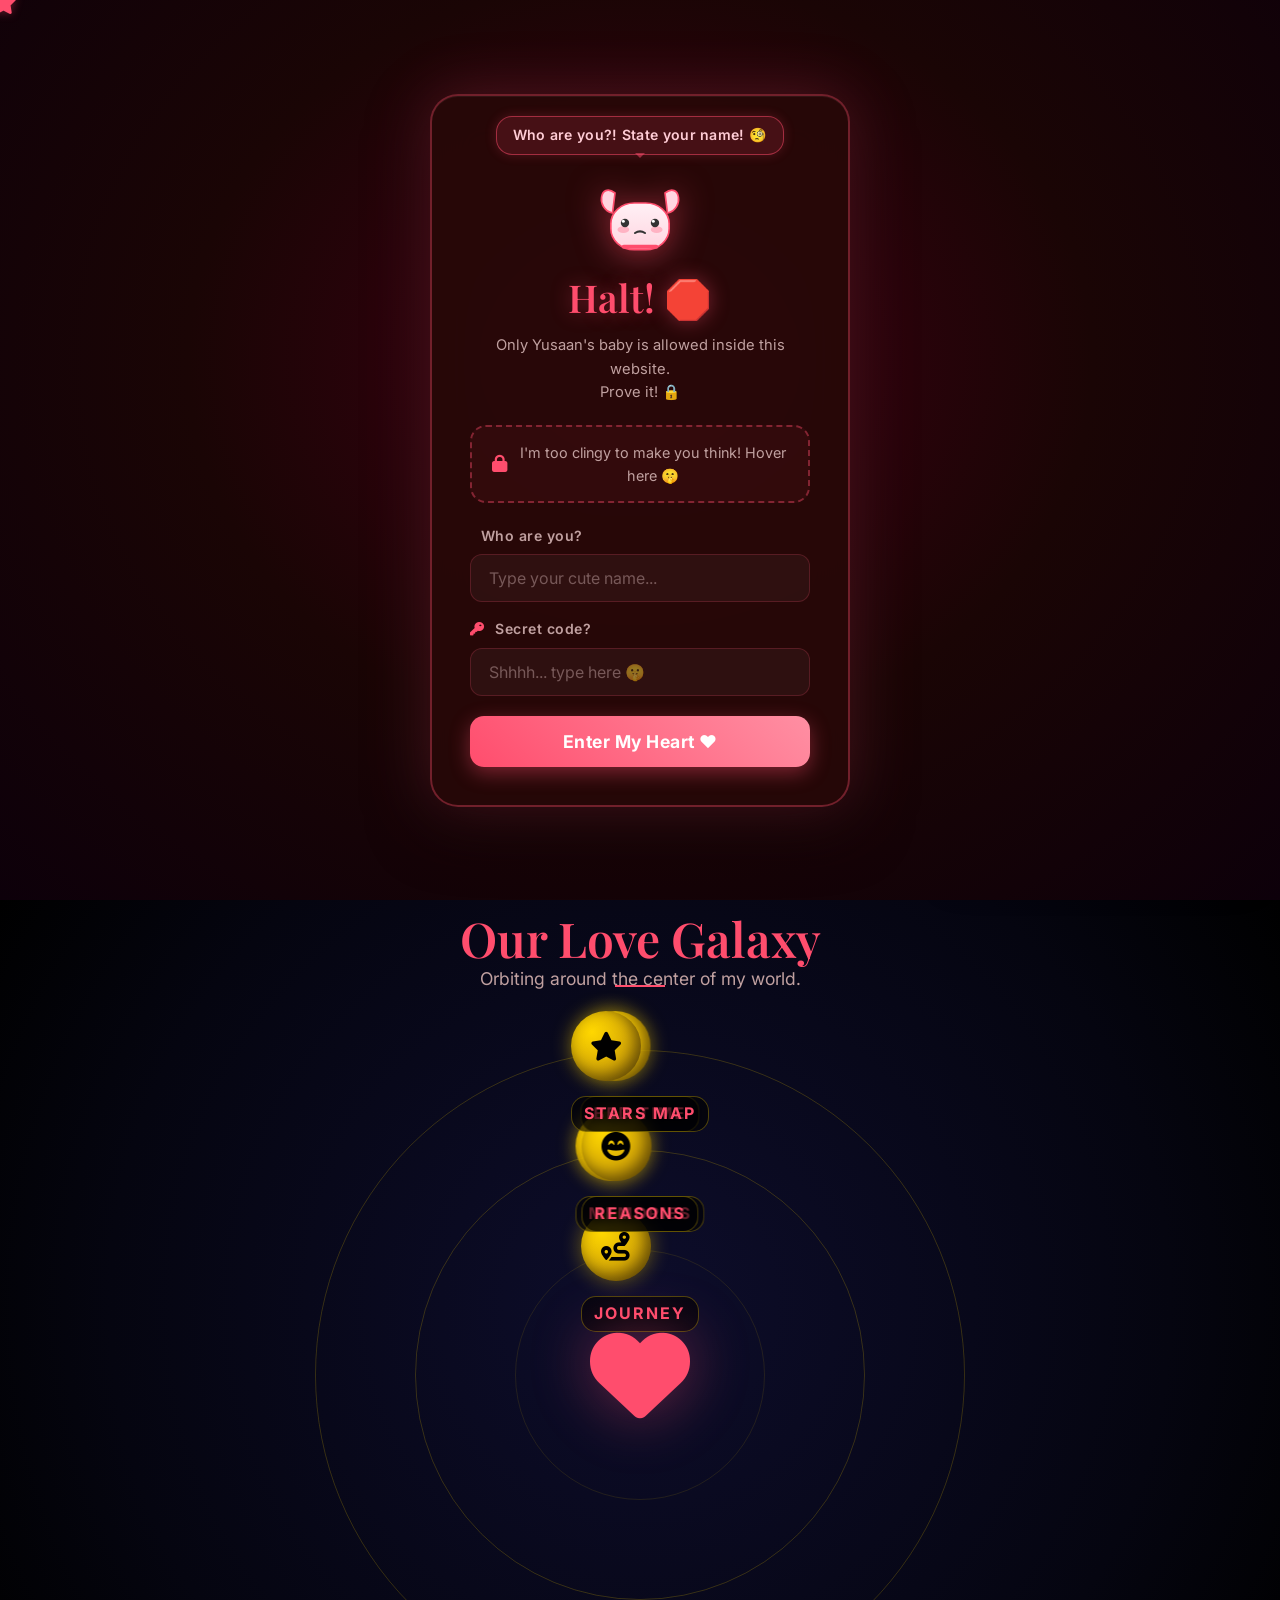
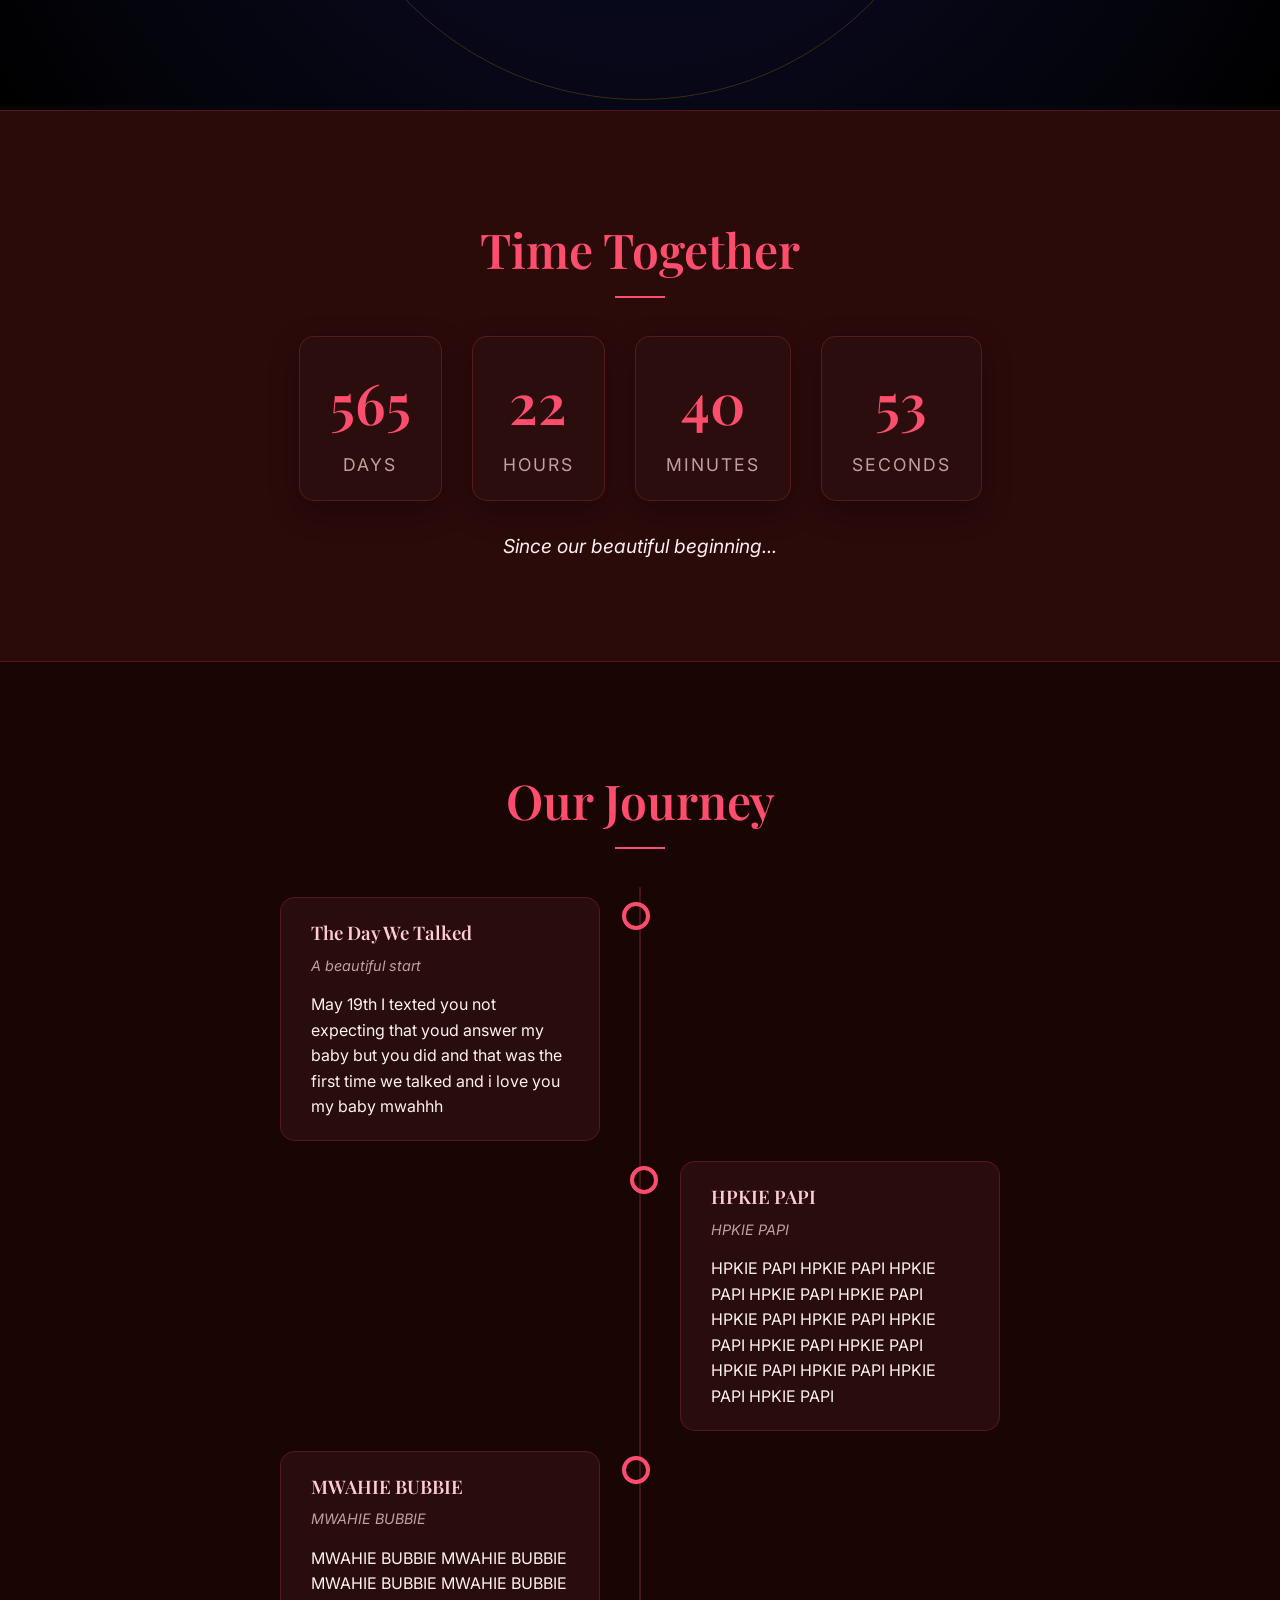
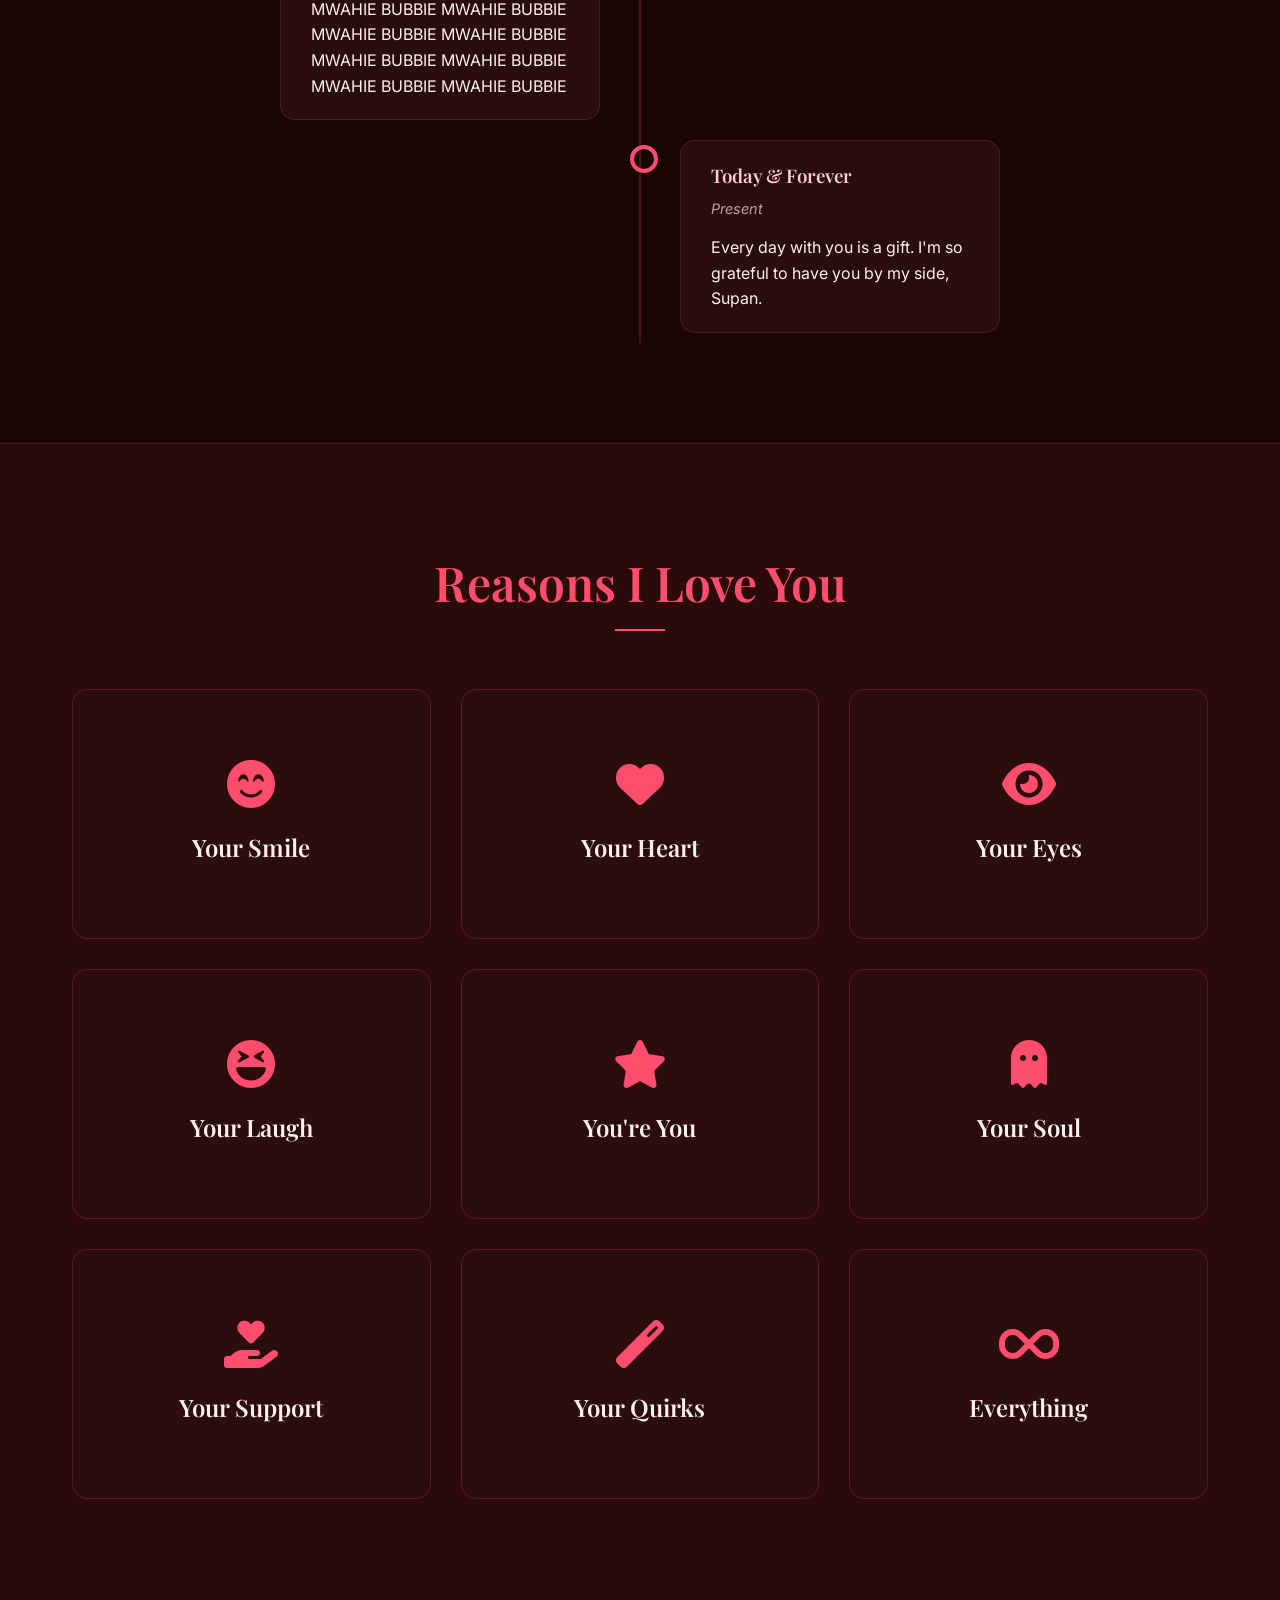
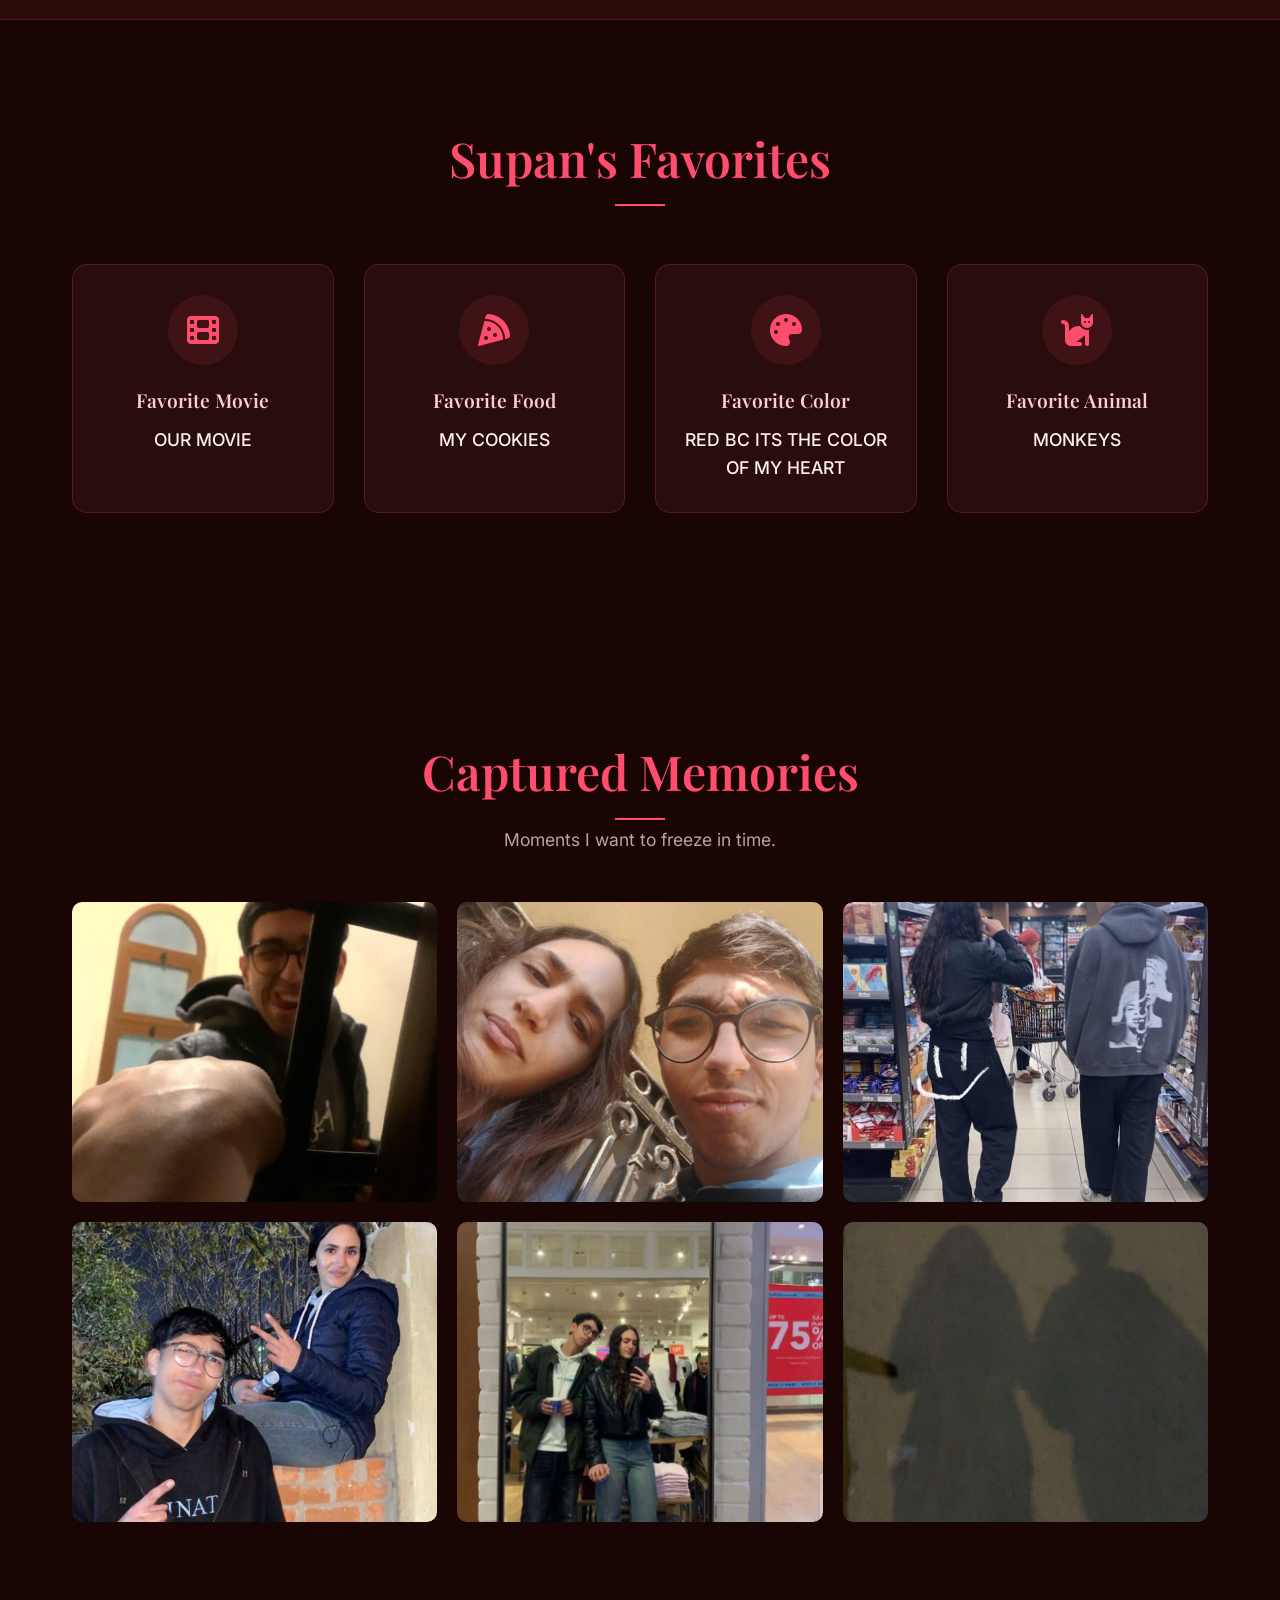
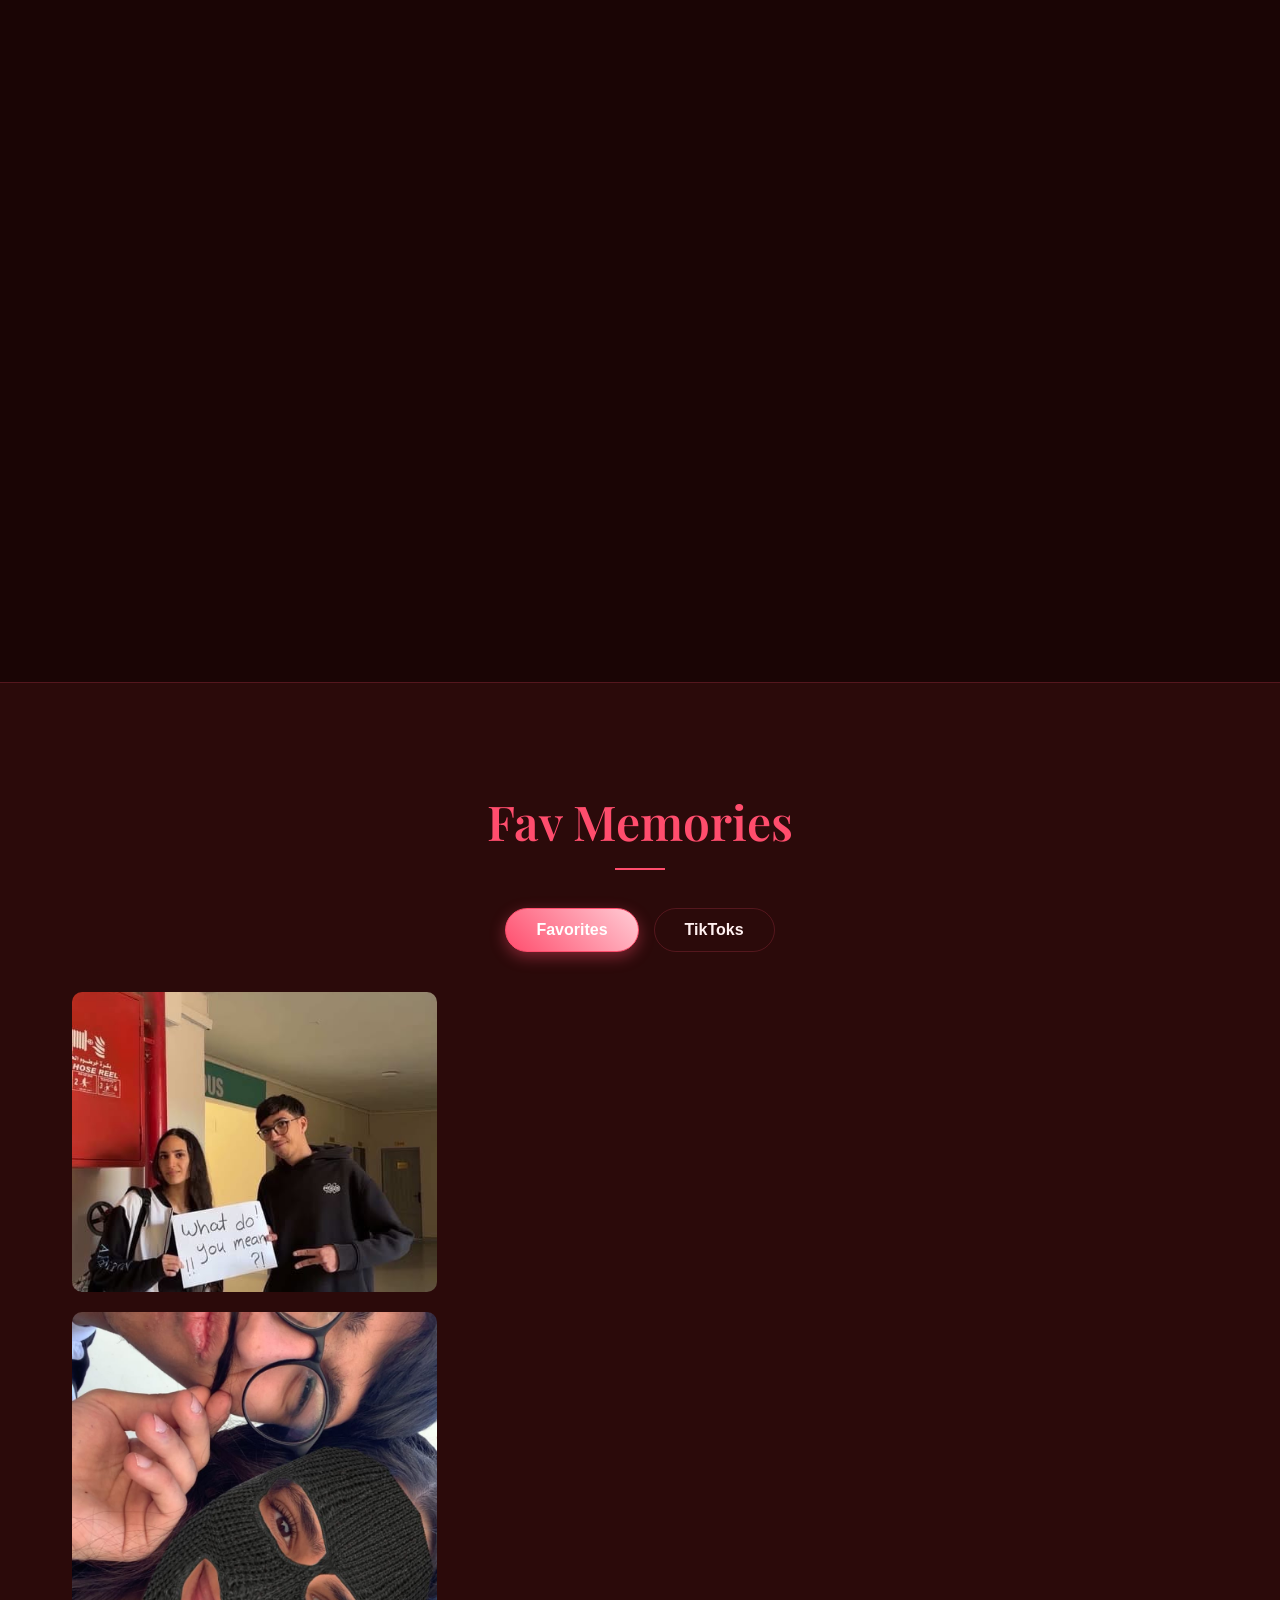
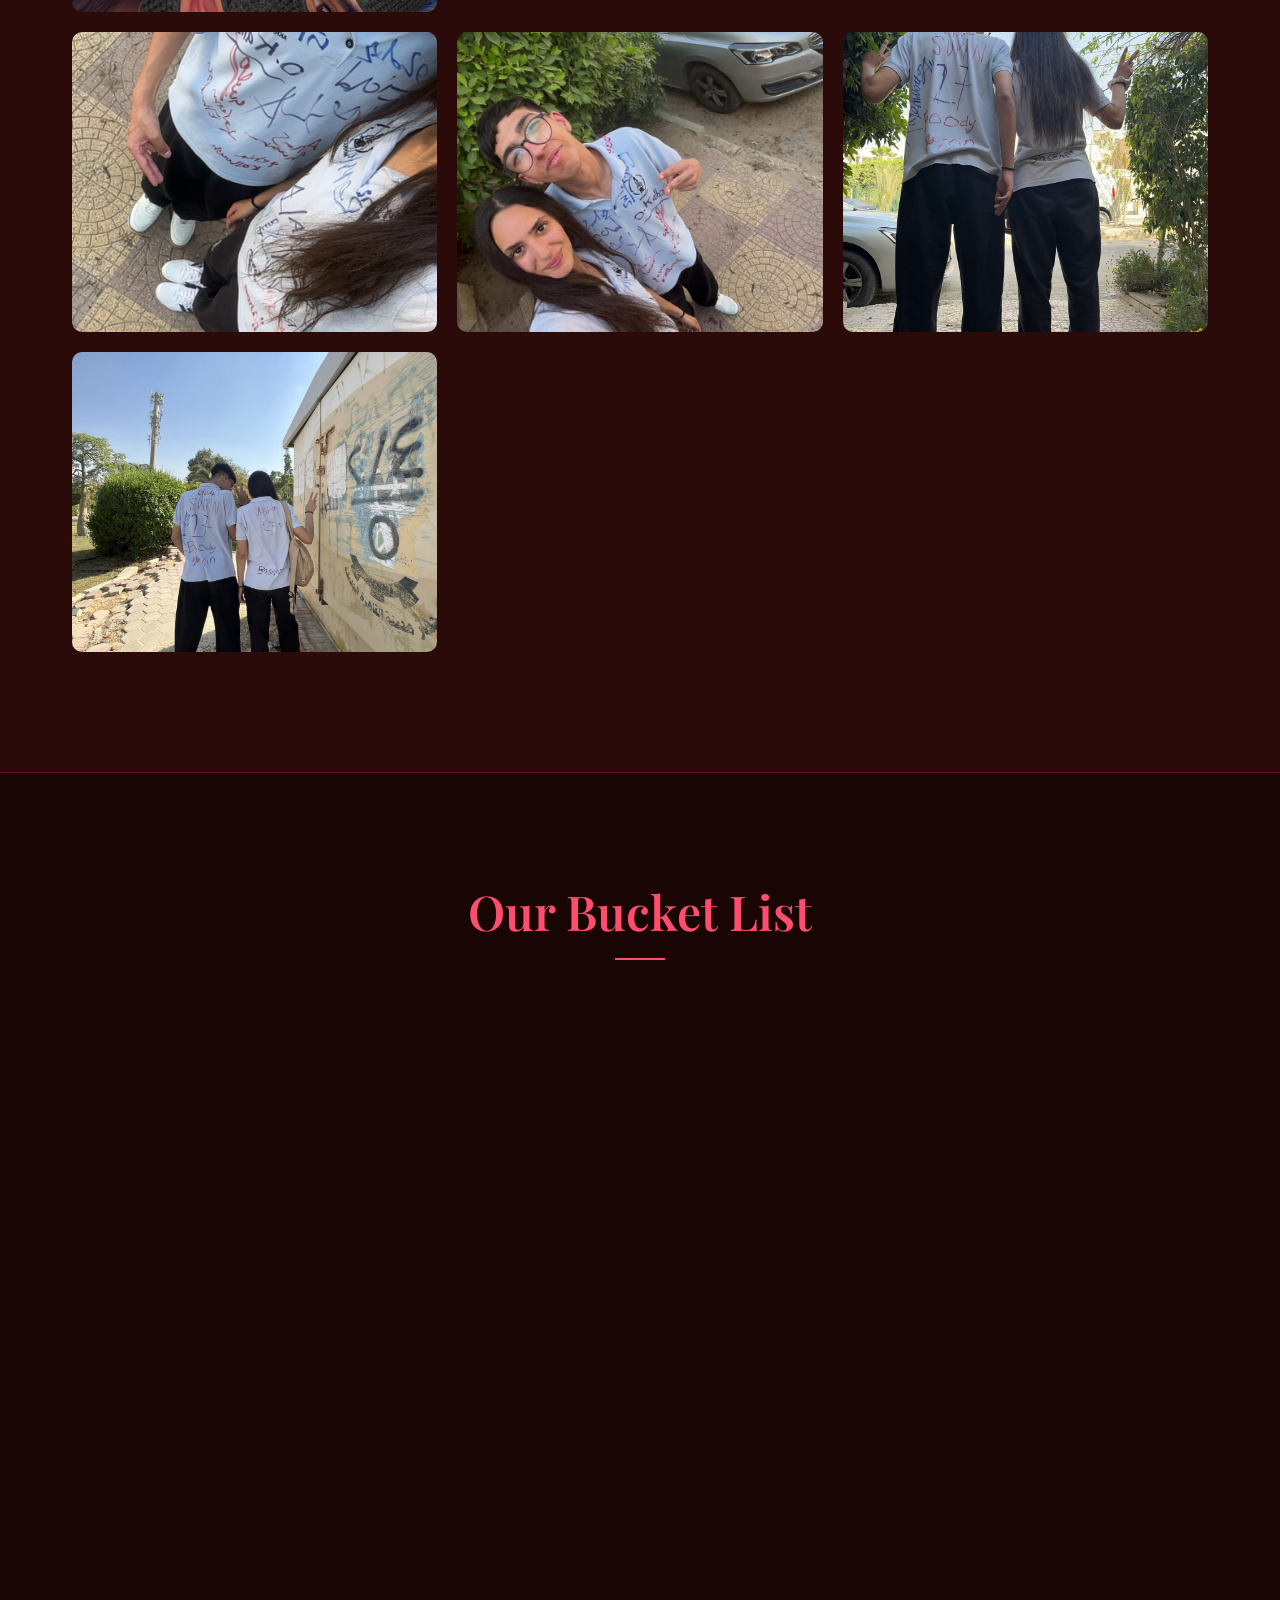
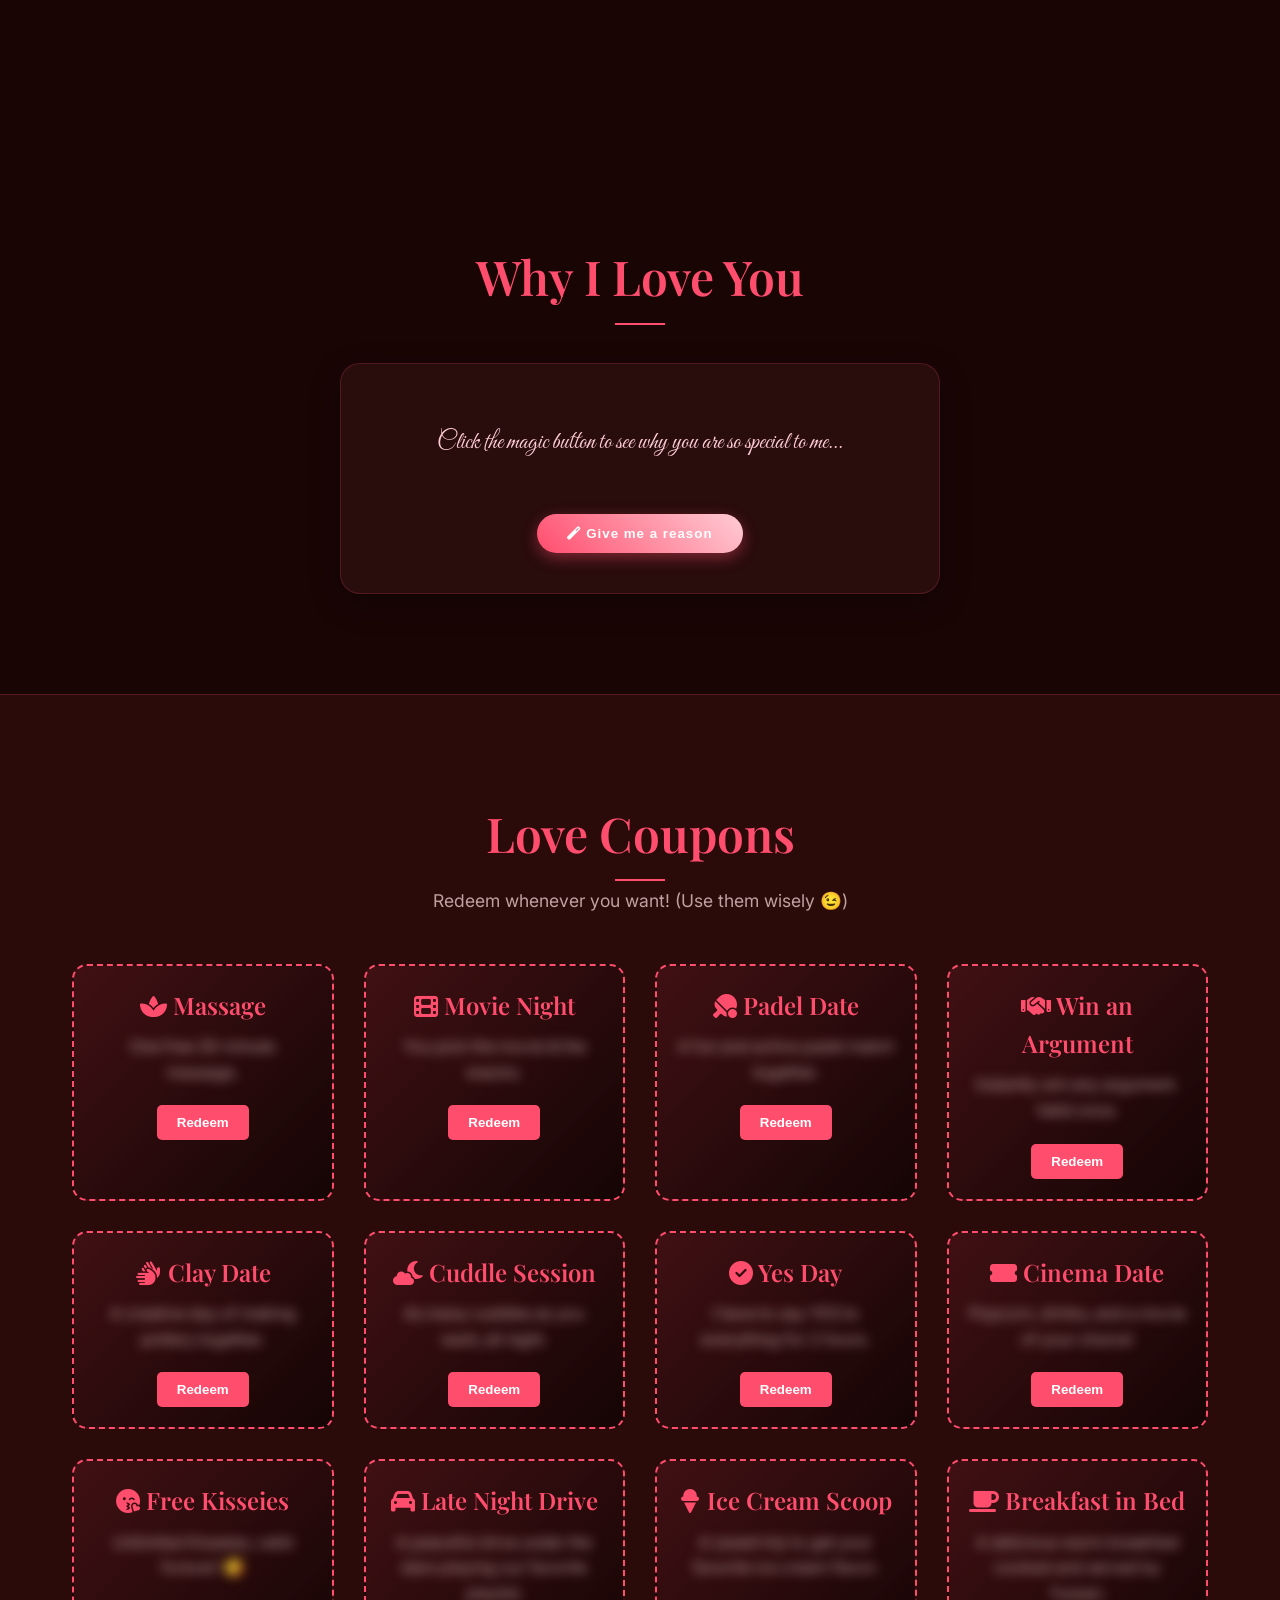
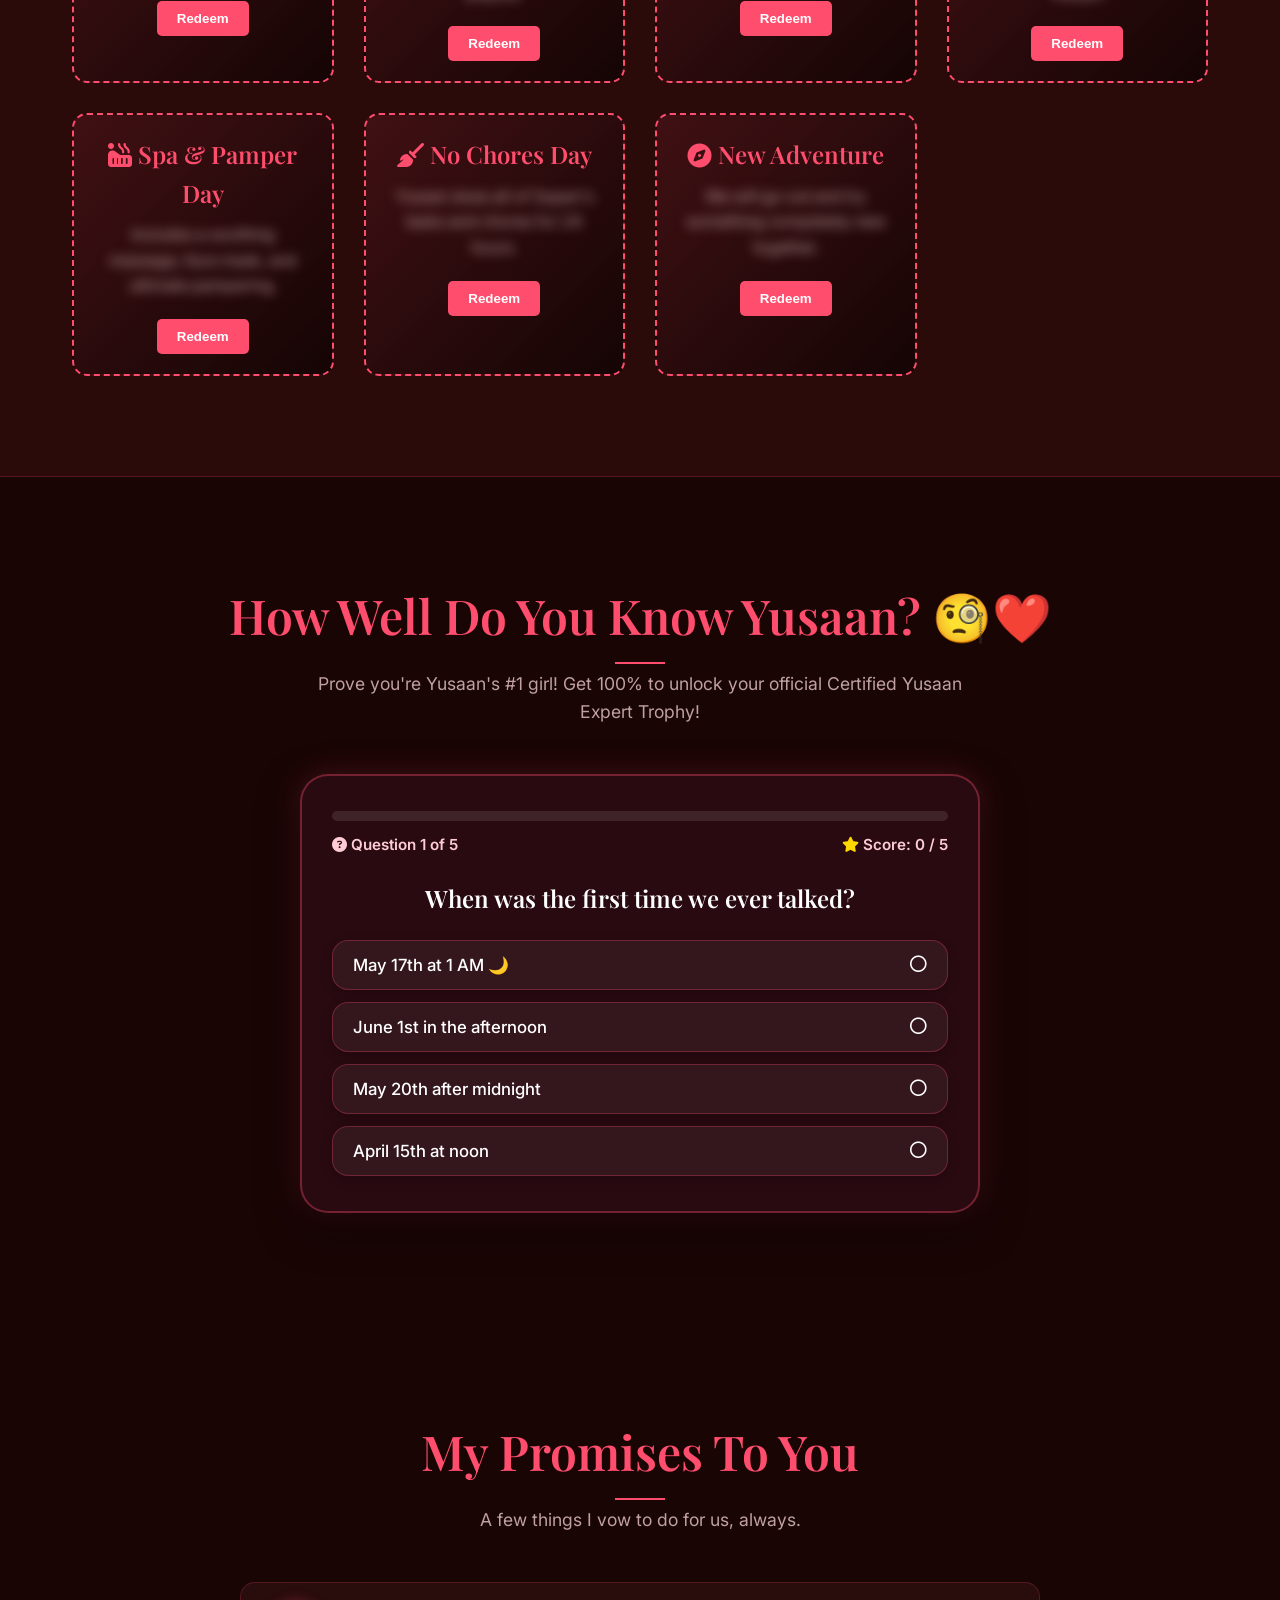
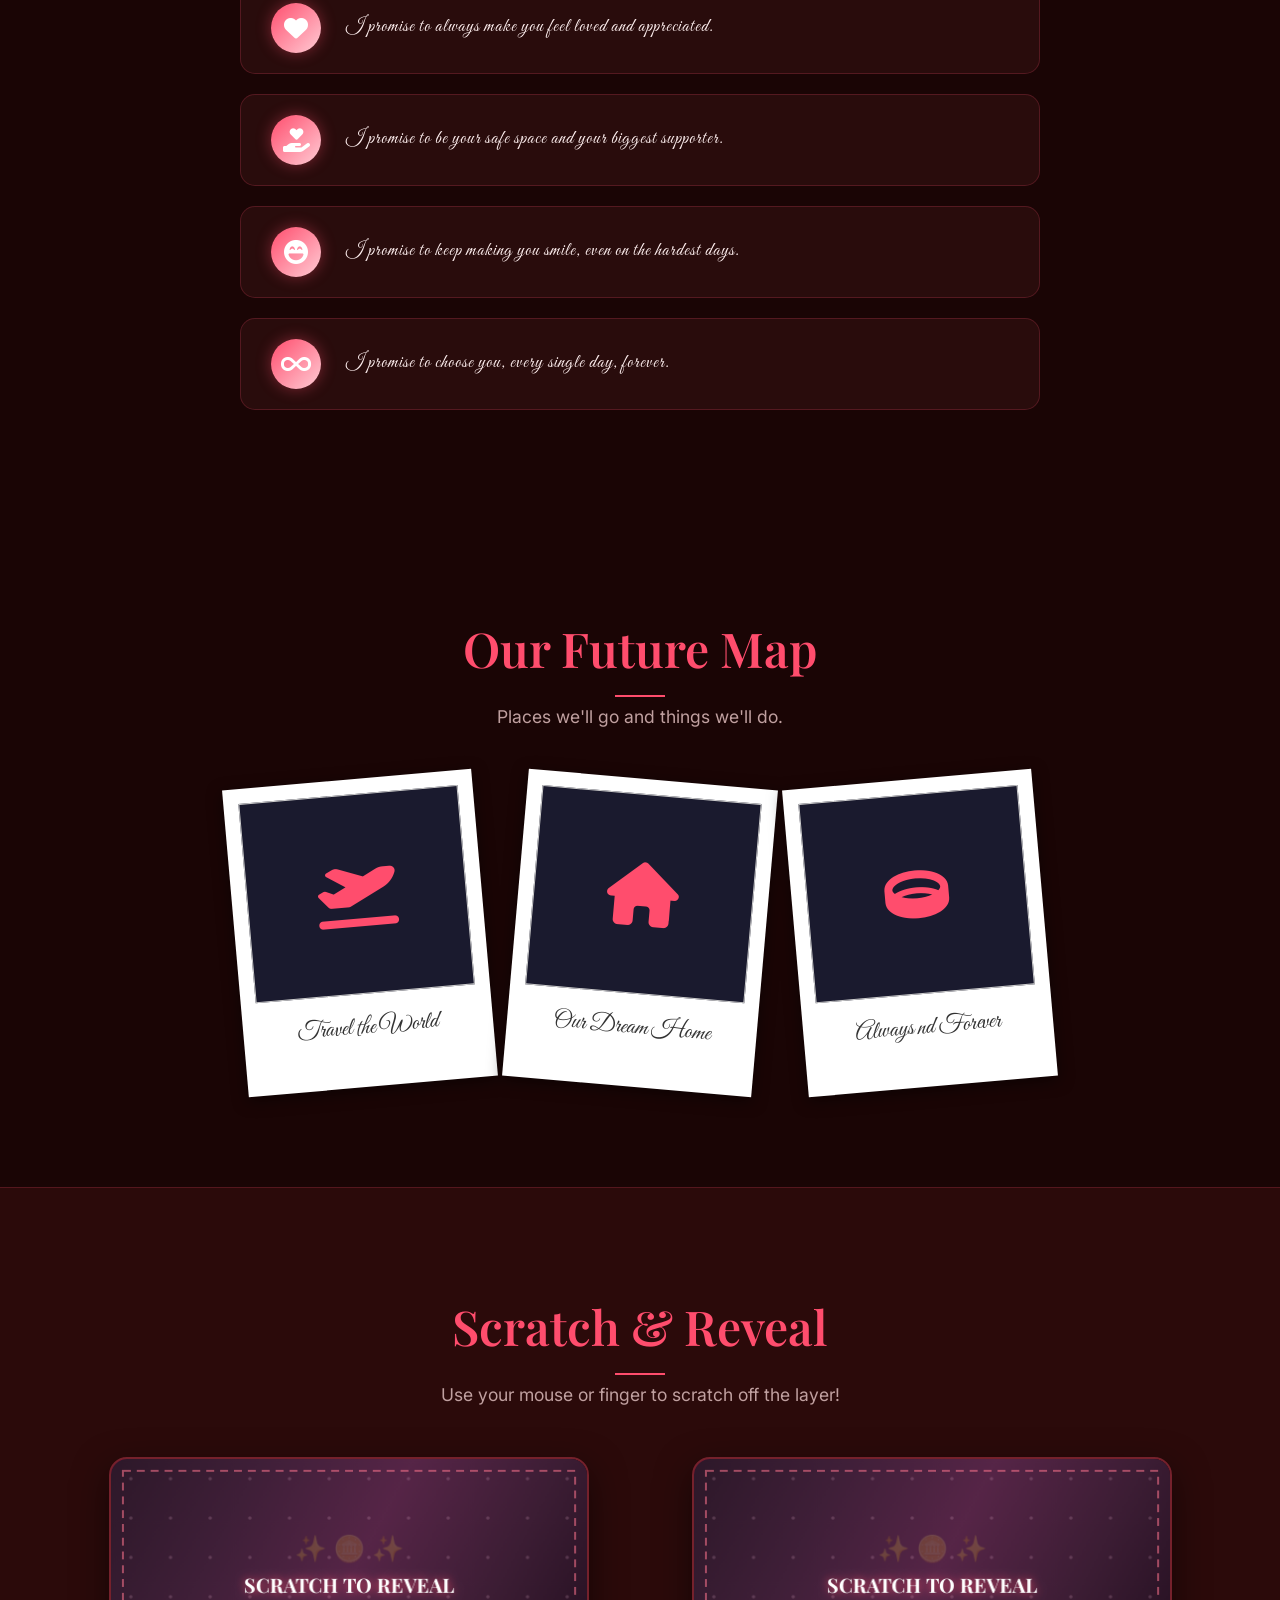
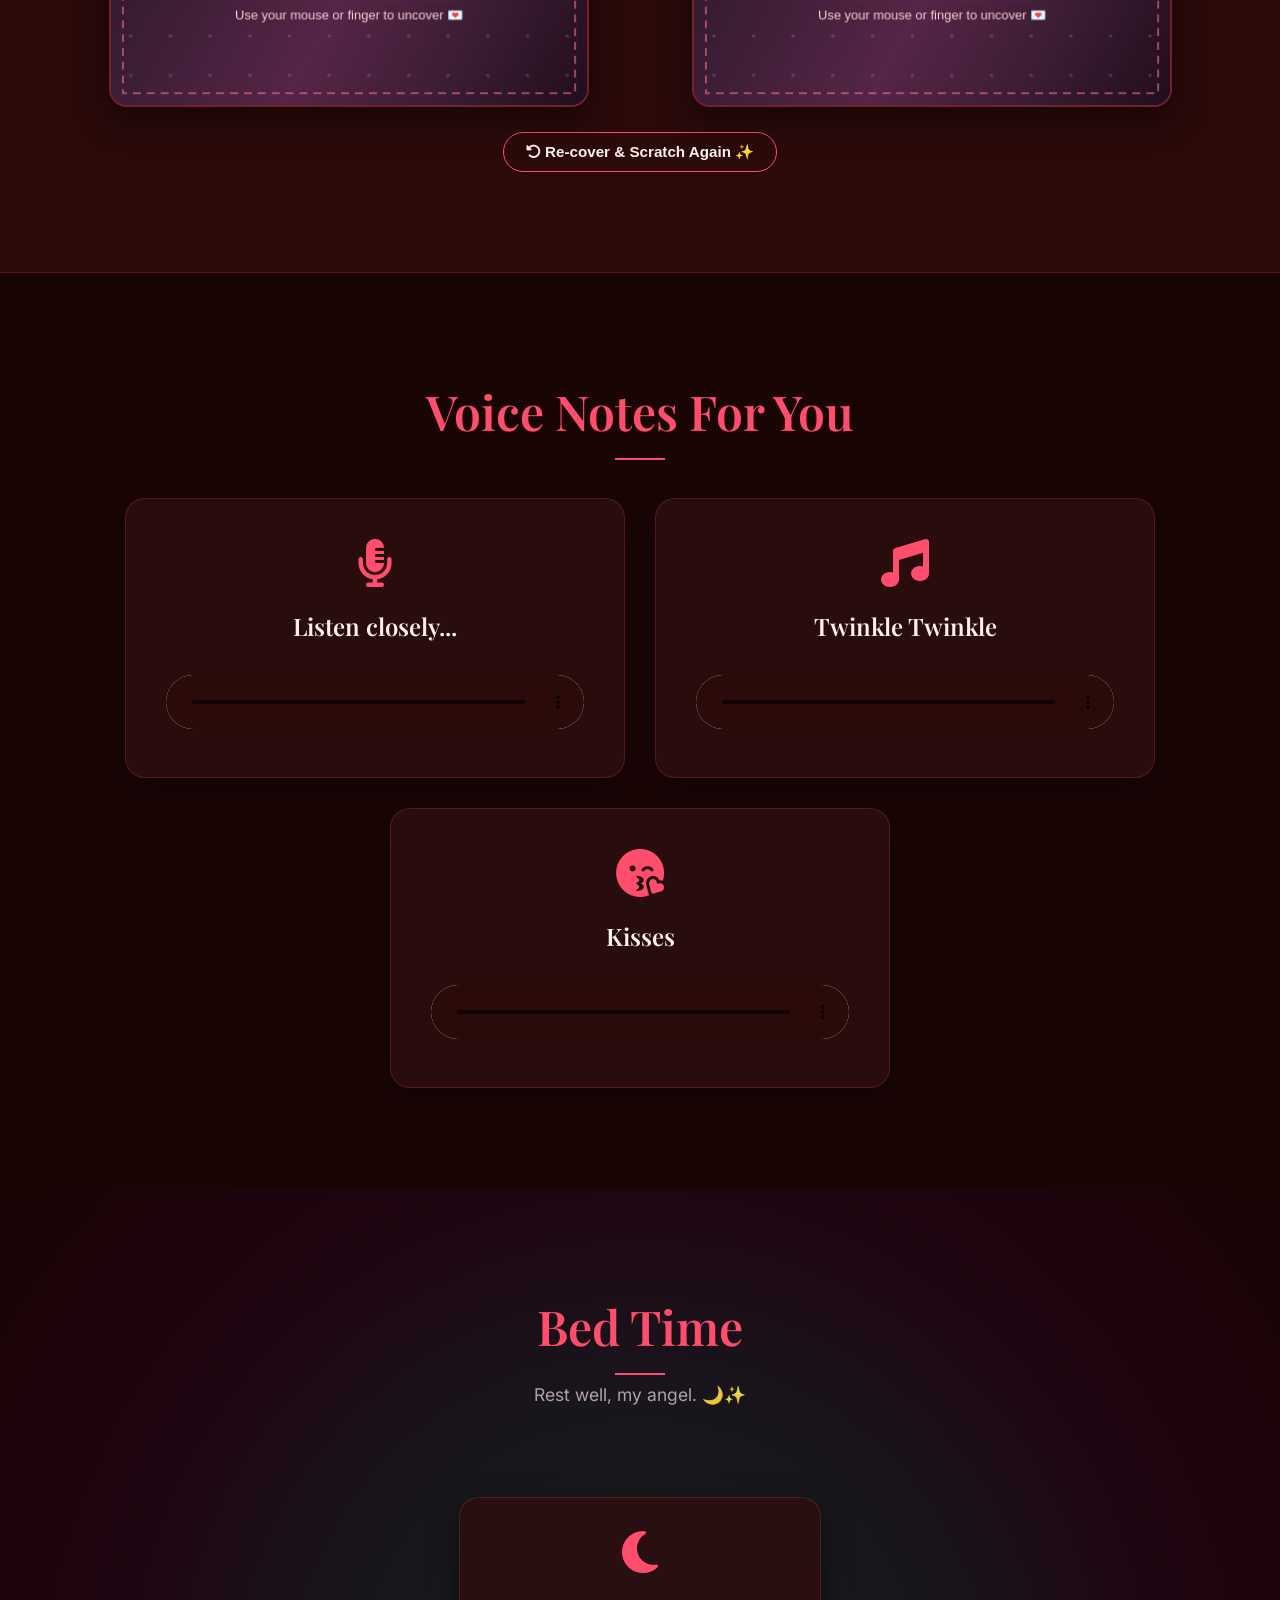
==== commit ef749e45: "Add files via upload" ====
--- a/index.html
+++ b/index.html
@@ -58,48 +58,82 @@
                 </svg>
             </div>
 
-            <!-- Card Title -->
-            <div class="login-title-area">
-                <h1 class="login-title">Halt! 🛑</h1>
-                <p class="login-subtitle">Only Yusaan's baby is allowed inside this website.<br>Prove it! 🔒</p>
-            </div>
-
-            <!-- Hint Hover Box -->
-            <div class="login-hint-box" id="login-hint-box" title="Hover here to cheat 😏">
-                <div class="hint-closed-state">
-                    <i class="fas fa-lock"></i>
-                    <span>I'm too clingy to make you think! Hover here 🤫</span>
-                </div>
-                <div class="hint-open-state">
-                    <p class="hint-label">Username:</p>
-                    <p class="hint-value" id="hint-user">BabySupan</p>
-                    <p class="hint-label">Password:</p>
-                    <p class="hint-value" id="hint-pass">Yusaan'sBaby17</p>
-                    <button class="hint-fill-btn" id="hint-fill-btn"><i class="fas fa-magic"></i> Auto-fill for me!</button>
-                </div>
-            </div>
-
-            <!-- Login Form -->
-            <form class="login-form" id="login-form">
-                <div class="login-field">
-                    <label for="login-user"><i class="fas fa-user-heart"></i> Who are you?</label>
-                    <input type="text" id="login-user" placeholder="Type your cute name..." autocomplete="off"/>
-                </div>
-                <div class="login-field">
-                    <label for="login-pass"><i class="fas fa-key"></i> Secret code?</label>
-                    <input type="password" id="login-pass" placeholder="Shhhh... type here 🤫"/>
-                </div>
-
-                <!-- Error message -->
-                <div class="login-error" id="login-error" style="display:none;">
-                    🚨 IMPOSTER ALERT!! That's not my baby! 😡<br>
-                    <small>Tell the real Sapeen to come back! 👀</small>
-                </div>
-
-                <button type="submit" class="login-submit-btn" id="login-submit-btn">
-                    Enter My Heart ❤️
-                </button>
-            </form>
+            <div id="login-inputs-area">
+                <!-- Card Title -->
+                <div class="login-title-area">
+                    <h1 class="login-title">Halt! 🛑</h1>
+                    <p class="login-subtitle">Only Yusaan's baby is allowed inside this website.<br>Prove it! 🔒</p>
+                </div>
+
+                <!-- Hint Hover Box -->
+                <div class="login-hint-box" id="login-hint-box" title="Hover here to cheat 😏">
+                    <div class="hint-closed-state">
+                        <i class="fas fa-lock"></i>
+                        <span>I'm too clingy to make you think! Hover here 🤫</span>
+                    </div>
+                    <div class="hint-open-state">
+                        <p class="hint-label">Username:</p>
+                        <p class="hint-value" id="hint-user">BabySupan</p>
+                        <p class="hint-label">Password:</p>
+                        <p class="hint-value" id="hint-pass">Yusaan'sBaby17</p>
+                        <button class="hint-fill-btn" id="hint-fill-btn"><i class="fas fa-magic"></i> Auto-fill for me!</button>
+                    </div>
+                </div>
+
+                <!-- Login Form -->
+                <form class="login-form" id="login-form">
+                    <div class="login-field">
+                        <label for="login-user"><i class="fas fa-user-heart"></i> Who are you?</label>
+                        <input type="text" id="login-user" placeholder="Type your cute name..." autocomplete="off"/>
+                    </div>
+                    <div class="login-field">
+                        <label for="login-pass"><i class="fas fa-key"></i> Secret code?</label>
+                        <input type="password" id="login-pass" placeholder="Shhhh... type here 🤫"/>
+                    </div>
+
+                    <!-- Error message -->
+                    <div class="login-error" id="login-error" style="display:none;">
+                        🚨 IMPOSTER ALERT!! That's not my baby! 😡<br>
+                        <small>Tell the real Supan to come back! 👀</small>
+                    </div>
+
+                    <button type="submit" class="login-submit-btn" id="login-submit-btn">
+                        Enter My Heart ❤️
+                    </button>
+                </form>
+            </div>
+
+            <!-- Choice View (shown right after login) -->
+            <div id="login-choice-view" style="display:none;">
+                <div class="choice-title-area">
+                    <h2 class="choice-title">Welcome My Baby! 💖</h2>
+                    <p class="choice-subtitle">Where would you like to go today? ✨</p>
+                </div>
+
+                <div class="site-choices-grid">
+                    <button type="button" class="site-choice-card" id="choice-baby-btn">
+                        <div class="choice-icon-wrap baby-glow">
+                            <i class="fas fa-heart"></i>
+                        </div>
+                        <div class="choice-info">
+                            <span class="choice-name">Baby's Sitie 🧸</span>
+                            <span class="choice-desc">Our universe of love, memories, coupons & bedtime stories ✨</span>
+                        </div>
+                        <div class="choice-badge">Enter ➔</div>
+                    </button>
+
+                    <button type="button" class="site-choice-card" id="choice-bday-btn">
+                        <div class="choice-icon-wrap bday-glow">
+                            <i class="fas fa-cake-candles"></i>
+                        </div>
+                        <div class="choice-info">
+                            <span class="choice-name">Birthday Sitie 🎂</span>
+                            <span class="choice-desc">Birthday party, candles, balloons, wishes & surprises! 🎉</span>
+                        </div>
+                        <div class="choice-badge">Celebrate ➔</div>
+                    </button>
+                </div>
+            </div>
         </div>
     </div>
     <!-- ===== END LOGIN OVERLAY ===== -->
@@ -107,8 +141,9 @@
     <!-- Custom Cursor -->
     <div id="custom-cursor"><i class="fas fa-star"></i></div>
 
-    <!-- Background Canvas for Stars -->
+    <!-- Background Canvas for Stars & Atmospheric Particles -->
     <canvas id="heartCanvas"></canvas>
+    <canvas id="atmosphereCanvas"></canvas>
 
     <!-- Navigation -->
     <nav id="navbar">
@@ -120,23 +155,30 @@
             <li><a href="#gallery">Memories</a></li>
             <li><a href="#generator">Reasons</a></li>
             <li><a href="#coupons">Coupons</a></li>
+            <li><a href="#quiz">Trivia ❓</a></li>
             <li><a href="#promises">Promises</a></li>
             <li><a href="#future">Future</a></li>
             <li><a href="#voice-message">Voice Note</a></li>
             <li><a href="#bedtime">Bed Time</a></li>
             <li><a href="#constellations">Stars Map</a></li>
             <li><a href="#pet-section">Yassap 🐾</a></li>
+            <li><a href="#kissie-arcade">Kissie Arcade 🕹️</a></li>
             <li><a href="#letter">A Note</a></li>
+            <li><a href="birthday.html" class="nav-bday-btn"><i class="fas fa-cake-candles"></i> Birthday Sitie 🎂</a></li>
         </ul>
         <div class="mobile-menu"><i class="fas fa-bars"></i></div>
     </nav>
 
-    <!-- Floating Music Player & Night Light Toggle -->
+    <!-- Floating Music Player & Controls -->
     <div id="music-player" class="fade-in-up" style="animation-delay: 1s; display: flex; flex-direction: column; align-items: flex-end;">
-        <div style="display: flex; gap: 10px; align-items: center; margin-bottom: 10px;">
-            <button id="night-light-toggle" class="btn-secondary" style="padding: 8px 15px; font-size: 0.9rem;"><i class="fas fa-moon"></i> Night Mode</button>
+        <div style="display: flex; gap: 8px; align-items: center; margin-bottom: 10px; flex-wrap: wrap; justify-content: flex-end;">
+            <button id="atmosphere-toggle" class="btn-secondary" style="padding: 8px 14px; font-size: 0.85rem;" title="Change Falling Atmosphere">
+                <span id="atmo-icon">🌸</span> <span id="atmo-label">Petals</span>
+            </button>
+            <button id="ui-sound-toggle" class="music-btn" title="Mute / Unmute Sound & Voice" style="width: 36px; height: 36px;"><i class="fas fa-volume-high"></i></button>
+            <button id="night-light-toggle" class="btn-secondary" style="padding: 8px 14px; font-size: 0.85rem;"><i class="fas fa-moon"></i> Night Mode</button>
             <div class="music-controls">
-                <button id="bg-music-toggle" class="music-btn" title="Toggle Background Music"><i class="fas fa-volume-up"></i></button>
+                <button id="bg-music-toggle" class="music-btn" title="Toggle Background Music"><i class="fas fa-music"></i></button>
                 <button id="prev-song" class="music-btn" title="Previous Song"><i class="fas fa-step-backward"></i></button>
                 <button id="next-song" class="music-btn" title="Next Song"><i class="fas fa-step-forward"></i></button>
             </div>
@@ -261,7 +303,7 @@
                     <div class="timeline-content">
                         <h3>The Day We Talked</h3>
                         <span class="date">A beautiful start</span>
-                        <p>May 17th at 1Am I texted you not expecting that youd answer my baby but you did and that was the first time we talked and i love you my baby mowahhh</p>
+                        <p>May 19th I texted you not expecting that youd answer my baby but you did and that was the first time we talked and i love you my baby mwahhh</p>
                     </div>
                 </div>
                 <div class="timeline-item right fade-in-right">
@@ -409,7 +451,7 @@
     <!-- Her Favorites Section -->
     <section id="favorites" class="section">
         <div class="container">
-            <h2 class="section-title fade-in">Sapeen's Favorites</h2>
+            <h2 class="section-title fade-in">Supan's Favorites</h2>
             <div class="favorites-grid">
                 <div class="fav-item fade-in-up">
                     <div class="fav-icon"><i class="fas fa-film"></i></div>
@@ -736,7 +778,7 @@
                 <div class="coupon">
                     <div class="coupon-content">
                         <h3><i class="fas fa-broom"></i> No Chores Day</h3>
-                        <p>Yussan does all of Sapeen's tasks and chores for 24 hours.</p>
+                        <p>Yussan does all of Supan's tasks and chores for 24 hours.</p>
                     </div>
                     <button class="redeem-btn">Redeem</button>
                     <div class="stamp">REDEEMED</div>
@@ -748,6 +790,48 @@
                     </div>
                     <button class="redeem-btn">Redeem</button>
                     <div class="stamp">REDEEMED</div>
+                </div>
+            </div>
+        </div>
+    </section>
+
+    <!-- Couple Trivia Quiz Section -->
+    <section id="quiz" class="section">
+        <div class="container">
+            <h2 class="section-title fade-in">How Well Do You Know Yusaan? 🧐❤️</h2>
+            <p class="section-subtitle fade-in">Prove you're Yusaan's #1 girl! Get 100% to unlock your official Certified Yusaan Expert Trophy!</p>
+
+            <div class="quiz-wrapper fade-in-up">
+                <!-- Progress Header -->
+                <div class="quiz-header">
+                    <div class="quiz-progress-bar">
+                        <div class="quiz-progress-fill" id="quiz-progress-fill" style="width: 20%;"></div>
+                    </div>
+                    <div class="quiz-meta">
+                        <span id="quiz-question-counter"><i class="fas fa-question-circle"></i> Question 1 of 5</span>
+                        <span id="quiz-score-badge"><i class="fas fa-star" style="color: #ffd700;"></i> Score: <span id="quiz-score-num">0</span> / 5</span>
+                    </div>
+                </div>
+
+                <!-- Active Question Box -->
+                <div class="quiz-question-box" id="quiz-question-box">
+                    <h3 class="quiz-question-text" id="quiz-question-text">When was the first time we ever talked?</h3>
+                    <div class="quiz-options-grid" id="quiz-options-grid"></div>
+                    <div class="quiz-feedback" id="quiz-feedback" style="display: none;"></div>
+                    <button class="btn-primary" id="quiz-next-btn" style="display: none; margin: 25px auto 0;">Next Question ➔</button>
+                </div>
+
+                <!-- Final Results Card -->
+                <div class="quiz-results-card" id="quiz-results-card" style="display: none;">
+                    <div class="trophy-icon">🏆</div>
+                    <h3 class="quiz-result-title">Certified Yusaan Expert! 💖</h3>
+                    <p class="quiz-result-desc" id="quiz-result-desc">You scored 5 out of 5! Nobody knows my heart like you do, my baby.</p>
+                    <div class="quiz-certificate-badge">
+                        <p class="cert-title">👑 OFFICIAL CERTIFICATE OF LOVE 👑</p>
+                        <p class="cert-body">Awarded to <strong>Supan (Baby Supan)</strong> for knowing every little secret of Yusaan's heart.</p>
+                        <p class="cert-reward">🎁 Prize: <strong>Unlimited Kisses &amp; VIP Princess Treatment Forever</strong></p>
+                    </div>
+                    <button class="btn-secondary" id="quiz-restart-btn" style="margin-top: 25px;"><i class="fas fa-redo"></i> Retake Quiz</button>
                 </div>
             </div>
         </div>
@@ -818,7 +902,7 @@
                         <h3>My Papiiiii</h3>
                         <p>Long Time no update my baby girl i love and miss you more than words can ever ecplain youre my cutie little girl mwahie baby!</p>
                     </div>
-                    <canvas id="scratch-canvas-1"></canvas>
+                    <canvas id="scratch-canvas-1" class="scratch-canvas"></canvas>
                 </div>
                 <!-- Card 2: W2 message -->
                 <div class="scratch-container fade-in-up" style="flex: 1 1 300px; max-width: 480px;">
@@ -826,8 +910,13 @@
                         <h3>My Forever &amp; Always! ❤️</h3>
                         <p>I can't wait to hold your hand and tell you every single day how much you mean to me. You're my home, my heart, my everything. I love you endlessly, my baby! 🌸</p>
                     </div>
-                    <canvas id="scratch-canvas-2"></canvas>
-                </div>
+                    <canvas id="scratch-canvas-2" class="scratch-canvas"></canvas>
+                </div>
+            </div>
+            <div style="text-align: center; margin-top: 25px;">
+                <button type="button" id="reset-scratch-btn" class="btn-secondary" style="padding: 10px 22px; font-size: 0.95rem; border-radius: 25px; cursor: pointer;">
+                    <i class="fas fa-rotate-left"></i> Re-cover &amp; Scratch Again ✨
+                </button>
             </div>
         </div>
     </section>
@@ -1053,6 +1142,62 @@
         </div>
     </section>
 
+    <!-- Catch the Kissies Arcade Section -->
+    <section id="kissie-arcade" class="section">
+        <div class="container">
+            <h2 class="section-title fade-in">Catch the Kissies! 💋🕹️</h2>
+            <p class="section-subtitle fade-in">Slide Yassap to catch falling Kissies, hearts, and stars before the 30-second timer runs out!</p>
+
+            <div class="arcade-cabinet fade-in-up">
+                <!-- Arcade Top Marquee -->
+                <div class="arcade-marquee">
+                    <span>★ KISSIE CATCHER 3000 ★</span>
+                </div>
+
+                <!-- Arcade Scoreboard Header -->
+                <div class="arcade-dashboard">
+                    <div class="arcade-stat">
+                        <span class="stat-lbl">SCORE</span>
+                        <span class="stat-num" id="arcade-score">0</span>
+                    </div>
+                    <div class="arcade-stat">
+                        <span class="stat-lbl">TIME</span>
+                        <span class="stat-num" id="arcade-time">30s</span>
+                    </div>
+                    <div class="arcade-stat">
+                        <span class="stat-lbl">HIGH SCORE</span>
+                        <span class="stat-num" id="arcade-high-score">0</span>
+                    </div>
+                </div>
+
+                <!-- Arcade Screen Canvas Area -->
+                <div class="arcade-screen-wrap">
+                    <canvas id="arcadeCanvas" width="480" height="340"></canvas>
+                    
+                    <!-- Overlay inside game screen (Start / Game Over) -->
+                    <div id="arcade-overlay" class="arcade-overlay">
+                        <div id="arcade-start-screen" class="arcade-modal-card">
+                            <h3>Help Yassap Catch Kissies! 🐾</h3>
+                            <p>Move your mouse or drag with your finger to catch 💋 (+10), 💕 (+20), and ⭐ (+50)! Beware of 💔 (-15)!</p>
+                            <button id="arcade-start-btn" class="btn-primary" style="margin-top: 15px;"><i class="fas fa-play"></i> Start 30s Game</button>
+                        </div>
+                        <div id="arcade-over-screen" class="arcade-modal-card" style="display: none;">
+                            <h3 id="arcade-over-title">Time's Up, My Baby! 🎉</h3>
+                            <p id="arcade-over-score-text" style="font-size: 1.1rem; margin: 10px 0;">You caught 0 kissies!</p>
+                            <div id="arcade-reward-badge" class="arcade-reward-badge"></div>
+                            <button id="arcade-restart-btn" class="btn-primary" style="margin-top: 15px;"><i class="fas fa-redo"></i> Play Again</button>
+                        </div>
+                    </div>
+                </div>
+
+                <!-- Arcade Controls Help -->
+                <div class="arcade-footer-tips">
+                    <span><i class="fas fa-mouse-pointer"></i> Drag mouse or touch screen to move Yassap left and right</span>
+                </div>
+            </div>
+        </div>
+    </section>
+
     <!-- Secret Letter Section -->
     <section id="letter" class="section alt-bg">
         <div class="container">
@@ -1097,7 +1242,7 @@
 
     <!-- Footer -->
     <footer>
-        <p>Made with <i class="fas fa-star" style="color: var(--accent);"></i> for Sapeen.</p>
+        <p>Made with <i class="fas fa-star" style="color: var(--accent);"></i> for Supan.</p>
     </footer>
 
     <!-- Virtual Pet -->
--- a/style.css
+++ b/style.css
@@ -404,6 +404,185 @@
     100% { transform: translate(var(--bx), var(--by)) scale(1.2); opacity: 0; }
 }
 
+/* ---- Post-Login Choice Screen Styles ---- */
+#login-choice-view {
+    animation: choiceEntrance 0.65s cubic-bezier(0.175, 0.885, 0.32, 1.25) forwards;
+    padding-top: 5px;
+}
+
+@keyframes choiceEntrance {
+    0% {
+        opacity: 0;
+        transform: scale(0.9) translateY(18px);
+    }
+    100% {
+        opacity: 1;
+        transform: scale(1) translateY(0);
+    }
+}
+
+.choice-title-area {
+    margin-bottom: 20px;
+}
+
+.choice-title {
+    font-family: var(--font-heading);
+    font-size: 2.1rem;
+    color: #fff;
+    text-shadow: 0 0 20px rgba(255, 77, 109, 0.7);
+    margin-bottom: 6px;
+    letter-spacing: 0.5px;
+}
+
+.choice-subtitle {
+    font-size: 0.95rem;
+    color: #ffccd5;
+    opacity: 0.95;
+}
+
+.site-choices-grid {
+    display: flex;
+    flex-direction: column;
+    gap: 15px;
+    margin-top: 12px;
+}
+
+.site-choice-card {
+    display: flex;
+    align-items: center;
+    gap: 15px;
+    background: rgba(255, 255, 255, 0.05);
+    border: 2px solid rgba(255, 77, 109, 0.35);
+    border-radius: 20px;
+    padding: 16px 18px;
+    text-align: left;
+    cursor: pointer;
+    transition: all 0.35s cubic-bezier(0.2, 0.8, 0.2, 1);
+    position: relative;
+    overflow: hidden;
+    width: 100%;
+    color: #fff;
+    box-shadow: 0 6px 20px rgba(0, 0, 0, 0.3);
+}
+
+.site-choice-card::before {
+    content: '';
+    position: absolute;
+    inset: 0;
+    background: linear-gradient(135deg, rgba(255, 77, 109, 0.22), rgba(255, 143, 163, 0.06));
+    opacity: 0;
+    transition: opacity 0.35s ease;
+}
+
+.site-choice-card:hover {
+    transform: translateY(-4px) scale(1.02);
+    border-color: #ff4d6d;
+    box-shadow: 0 12px 30px rgba(255, 77, 109, 0.4), 0 0 20px rgba(255, 77, 109, 0.25);
+}
+
+.site-choice-card:hover::before {
+    opacity: 1;
+}
+
+.choice-icon-wrap {
+    width: 50px;
+    height: 50px;
+    border-radius: 16px;
+    display: flex;
+    align-items: center;
+    justify-content: center;
+    font-size: 1.5rem;
+    flex-shrink: 0;
+    position: relative;
+    z-index: 1;
+    transition: transform 0.35s ease;
+}
+
+.site-choice-card:hover .choice-icon-wrap {
+    transform: scale(1.12) rotate(-8deg);
+}
+
+.baby-glow {
+    background: linear-gradient(135deg, #ff4d6d, #ff758f);
+    color: #fff;
+    box-shadow: 0 4px 16px rgba(255, 77, 109, 0.55);
+}
+
+.bday-glow {
+    background: linear-gradient(135deg, #ff9f1c, #f72585);
+    color: #fff;
+    box-shadow: 0 4px 16px rgba(247, 37, 133, 0.55);
+}
+
+.choice-info {
+    flex: 1;
+    position: relative;
+    z-index: 1;
+}
+
+.choice-name {
+    display: block;
+    font-size: 1.15rem;
+    font-weight: 700;
+    font-family: var(--font-heading);
+    color: #fff;
+    letter-spacing: 0.5px;
+    margin-bottom: 3px;
+}
+
+.choice-desc {
+    display: block;
+    font-size: 0.8rem;
+    color: #ffccd5;
+    line-height: 1.35;
+    opacity: 0.9;
+}
+
+.choice-badge {
+    position: relative;
+    z-index: 1;
+    font-size: 0.85rem;
+    font-weight: 700;
+    color: #ff8fa3;
+    padding: 6px 12px;
+    border-radius: 12px;
+    background: rgba(255, 77, 109, 0.15);
+    border: 1px solid rgba(255, 77, 109, 0.35);
+    transition: all 0.3s ease;
+    white-space: nowrap;
+}
+
+.site-choice-card:hover .choice-badge {
+    background: #ff4d6d;
+    color: #fff;
+    box-shadow: 0 0 12px rgba(255, 77, 109, 0.6);
+    transform: translateX(3px);
+}
+
+/* Nav Birthday Button */
+.nav-bday-btn {
+    background: linear-gradient(45deg, #ff4d6d, #f72585) !important;
+    color: #fff !important;
+    padding: 6px 14px;
+    border-radius: 20px;
+    font-weight: 600 !important;
+    box-shadow: 0 0 15px rgba(255, 77, 109, 0.4);
+    display: inline-flex;
+    align-items: center;
+    gap: 6px;
+    transition: all 0.3s ease !important;
+}
+
+.nav-bday-btn::after {
+    display: none !important;
+}
+
+.nav-bday-btn:hover {
+    transform: translateY(-2px) scale(1.05);
+    box-shadow: 0 0 25px rgba(255, 77, 109, 0.7);
+    color: #fff !important;
+}
+
 /* Mobile tweaks */
 @media (max-width: 480px) {
     #login-card {
@@ -412,7 +591,12 @@
         max-width: 100%;
     }
     .login-title { font-size: 2rem; }
+    .choice-title { font-size: 1.7rem; }
     .login-pet-svg { width: 80px; height: 80px; }
+    .site-choice-card { padding: 12px 14px; }
+    .choice-icon-wrap { width: 42px; height: 42px; font-size: 1.25rem; }
+    .choice-name { font-size: 1.02rem; }
+    .choice-desc { font-size: 0.75rem; }
 }
 
 * {
@@ -458,12 +642,12 @@
 .section-title {
     font-size: 3rem;
     text-align: center;
-    margin-bottom: 3rem;
+    margin: 0 auto 3rem auto;
     color: var(--accent);
     position: relative;
-    display: inline-block;
-    left: 50%;
-    transform: translateX(-50%);
+    display: table;
+    left: auto;
+    transform: none;
 }
 
 .section-title::after {
@@ -480,9 +664,9 @@
 .section-subtitle {
     text-align: center;
     color: var(--text-secondary);
-    margin-top: -2rem;
-    margin-bottom: 3rem;
+    margin: -2rem auto 3rem auto;
     font-size: 1.1rem;
+    max-width: 700px;
 }
 
 /* Utilities */
@@ -1668,12 +1852,20 @@
 .scratch-container {
     position: relative;
     width: 100%;
-    max-width: 400px;
+    max-width: 480px;
     height: 250px;
     margin: 0 auto;
-    border-radius: 15px;
+    border-radius: 18px;
     overflow: hidden;
-    box-shadow: 0 10px 30px rgba(0,0,0,0.5);
+    box-shadow: 0 12px 35px rgba(0,0,0,0.5);
+    border: 2px solid rgba(255, 77, 109, 0.35);
+    user-select: none;
+    -webkit-user-select: none;
+    transition: transform 0.3s ease, box-shadow 0.3s ease;
+}
+.scratch-container:hover {
+    transform: translateY(-4px);
+    box-shadow: 0 16px 40px rgba(255, 77, 109, 0.25);
 }
 .scratch-content {
     position: absolute;
@@ -1681,31 +1873,43 @@
     left: 0;
     width: 100%;
     height: 100%;
-    background: linear-gradient(135deg, var(--accent), var(--bg-alt));
+    background: linear-gradient(135deg, #c9184a, #590d22, #1b0c1e);
     display: flex;
     flex-direction: column;
     justify-content: center;
     align-items: center;
     text-align: center;
-    padding: 20px;
+    padding: 24px 28px;
+    box-sizing: border-box;
     z-index: 1;
 }
 .scratch-content h3 {
-    color: white;
-    font-size: 1.8rem;
-    margin-bottom: 10px;
+    color: #fff;
+    font-family: 'Playfair Display', serif;
+    font-size: 1.75rem;
+    margin-bottom: 12px;
+    text-shadow: 0 2px 10px rgba(255, 77, 109, 0.5);
 }
 .scratch-content p {
-    color: rgba(255,255,255,0.9);
-}
-#scratch-canvas {
+    color: #ffccd5;
+    font-size: 1.02rem;
+    line-height: 1.55;
+    margin: 0;
+}
+.scratch-container canvas,
+.scratch-canvas,
+#scratch-canvas,
+#scratch-canvas-1,
+#scratch-canvas-2 {
     position: absolute;
     top: 0;
     left: 0;
     width: 100%;
     height: 100%;
-    z-index: 2;
-    cursor: none;
+    z-index: 5;
+    cursor: crosshair;
+    touch-action: none;
+    display: block;
 }
 
 /* --- Voice Message --- */
@@ -1941,24 +2145,40 @@
 }
 
 .pet-speech {
-    background: var(--card-bg);
-    border: 1px solid var(--accent);
-    padding: 10px 15px;
-    border-radius: 15px;
-    margin-bottom: 10px;
-    font-size: 0.9rem;
+    position: relative;
+    background: rgba(30, 18, 28, 0.95);
+    backdrop-filter: blur(8px);
+    border: 1.5px solid var(--accent);
+    padding: 10px 16px;
+    border-radius: 18px;
+    margin-bottom: 12px;
+    font-size: 0.92rem;
     color: var(--text-primary);
     opacity: 0;
-    transform: translateY(10px);
-    transition: opacity 0.3s ease, transform 0.3s ease;
+    transform: translateY(10px) scale(0.95);
+    transition: opacity 0.3s ease, transform 0.3s cubic-bezier(0.175, 0.885, 0.32, 1.275);
     pointer-events: none;
-    box-shadow: 0 4px 10px var(--accent-glow);
-    white-space: nowrap;
+    box-shadow: 0 8px 24px rgba(255, 77, 109, 0.35);
+    max-width: 240px;
+    white-space: normal;
+    text-align: center;
+    line-height: 1.45;
+}
+
+.pet-speech::after {
+    content: '';
+    position: absolute;
+    bottom: -8px;
+    left: 50%;
+    transform: translateX(-50%);
+    border-width: 8px 7px 0 7px;
+    border-style: solid;
+    border-color: var(--accent) transparent transparent transparent;
 }
 
 .pet-speech.show {
     opacity: 1;
-    transform: translateY(0);
+    transform: translateY(0) scale(1);
 }
 
 /* Bed Time Section */
@@ -2131,8 +2351,7 @@
 }
 
 .galaxy-section .section-title {
-    margin-bottom: 20px;
-    width: 100%;
+    margin: 0 auto 20px auto;
 }
 
 .galaxy-container {
@@ -2528,3 +2747,325 @@
         order: -1; /* Display pet above stats on mobile */
     }
 }
+
+/* =============================================
+   ATMOSPHERE CANVAS
+   ============================================= */
+#atmosphereCanvas {
+    position: fixed;
+    top: 0;
+    left: 0;
+    width: 100%;
+    height: 100%;
+    pointer-events: none;
+    z-index: 0;
+}
+
+/* =============================================
+   COUPLE TRIVIA QUIZ STYLES
+   ============================================= */
+.quiz-wrapper {
+    max-width: 680px;
+    margin: 0 auto;
+    background: rgba(45, 12, 20, 0.85);
+    border: 2px solid rgba(255, 77, 109, 0.35);
+    border-radius: 28px;
+    padding: 35px 30px;
+    box-shadow: 0 15px 40px rgba(0, 0, 0, 0.5), 0 0 30px rgba(255, 77, 109, 0.2);
+    backdrop-filter: blur(15px);
+    text-align: center;
+}
+
+.quiz-header {
+    margin-bottom: 25px;
+}
+
+.quiz-progress-bar {
+    width: 100%;
+    height: 10px;
+    background: rgba(255, 255, 255, 0.1);
+    border-radius: 10px;
+    overflow: hidden;
+    margin-bottom: 12px;
+}
+
+.quiz-progress-fill {
+    height: 100%;
+    background: linear-gradient(90deg, #ff4d6d, #ff8fa3);
+    border-radius: 10px;
+    transition: width 0.4s ease;
+    box-shadow: 0 0 10px rgba(255, 77, 109, 0.6);
+}
+
+.quiz-meta {
+    display: flex;
+    justify-content: space-between;
+    font-size: 0.95rem;
+    font-weight: 600;
+    color: var(--accent-light);
+}
+
+.quiz-question-box {
+    animation: fadeIn 0.4s ease forwards;
+}
+
+.quiz-question-text {
+    font-family: var(--font-heading);
+    font-size: 1.5rem;
+    color: #fff;
+    margin-bottom: 24px;
+    line-height: 1.4;
+}
+
+.quiz-options-grid {
+    display: flex;
+    flex-direction: column;
+    gap: 12px;
+}
+
+.quiz-option-btn {
+    background: rgba(255, 255, 255, 0.05);
+    border: 1.5px solid rgba(255, 77, 109, 0.3);
+    border-radius: 16px;
+    padding: 14px 20px;
+    font-size: 1.05rem;
+    color: #fff;
+    font-family: var(--font-body);
+    font-weight: 500;
+    cursor: pointer;
+    text-align: left;
+    display: flex;
+    align-items: center;
+    justify-content: space-between;
+    transition: all 0.25s ease;
+    box-shadow: 0 4px 12px rgba(0, 0, 0, 0.2);
+}
+
+.quiz-option-btn:hover:not(.answered) {
+    background: rgba(255, 77, 109, 0.18);
+    border-color: #ff4d6d;
+    transform: translateX(4px);
+    box-shadow: 0 6px 20px rgba(255, 77, 109, 0.35);
+}
+
+.quiz-option-btn.correct {
+    background: rgba(46, 204, 113, 0.25) !important;
+    border-color: #2ecc71 !important;
+    color: #2ecc71 !important;
+    font-weight: 700;
+    box-shadow: 0 0 20px rgba(46, 204, 113, 0.4);
+}
+
+.quiz-option-btn.wrong {
+    background: rgba(231, 76, 60, 0.25) !important;
+    border-color: #e74c3c !important;
+    color: #ff8585 !important;
+    opacity: 0.7;
+}
+
+.quiz-feedback {
+    margin-top: 18px;
+    padding: 12px 18px;
+    border-radius: 14px;
+    font-size: 1rem;
+    font-weight: 600;
+    animation: popIn 0.3s ease;
+}
+
+.quiz-feedback.correct-fb {
+    background: rgba(46, 204, 113, 0.15);
+    border: 1px solid rgba(46, 204, 113, 0.4);
+    color: #2ecc71;
+}
+
+.quiz-feedback.wrong-fb {
+    background: rgba(231, 76, 60, 0.15);
+    border: 1px solid rgba(231, 76, 60, 0.4);
+    color: #ff8585;
+}
+
+/* Quiz Results Card */
+.quiz-results-card {
+    animation: popIn 0.6s cubic-bezier(0.175, 0.885, 0.32, 1.2) forwards;
+}
+
+.trophy-icon {
+    font-size: 3.5rem;
+    margin-bottom: 10px;
+    animation: trophyBounce 2s infinite ease-in-out;
+}
+
+@keyframes trophyBounce {
+    0%, 100% { transform: translateY(0) rotate(0deg); }
+    50% { transform: translateY(-8px) rotate(5deg); }
+}
+
+.quiz-result-title {
+    font-family: var(--font-heading);
+    font-size: 2rem;
+    color: #ffd700;
+    text-shadow: 0 0 20px rgba(255, 215, 0, 0.5);
+    margin-bottom: 8px;
+}
+
+.quiz-result-desc {
+    font-size: 1.05rem;
+    color: #ffccd5;
+    margin-bottom: 20px;
+}
+
+.quiz-certificate-badge {
+    background: linear-gradient(135deg, rgba(255, 215, 0, 0.12), rgba(255, 77, 109, 0.18));
+    border: 2px dashed rgba(255, 215, 0, 0.6);
+    border-radius: 20px;
+    padding: 20px;
+    text-align: center;
+    box-shadow: 0 0 25px rgba(255, 215, 0, 0.2);
+}
+
+.cert-title {
+    font-size: 1rem;
+    font-weight: 700;
+    letter-spacing: 1px;
+    color: #ffd700;
+    margin-bottom: 8px;
+}
+
+.cert-body {
+    font-size: 0.95rem;
+    color: #fff;
+    margin-bottom: 10px;
+    line-height: 1.5;
+}
+
+.cert-reward {
+    font-size: 0.95rem;
+    color: #ff8fa3;
+}
+
+/* =============================================
+   CATCH THE KISSIES ARCADE STYLES
+   ============================================= */
+.arcade-cabinet {
+    max-width: 520px;
+    margin: 0 auto;
+    background: #120308;
+    border: 3px solid #ff4d6d;
+    border-radius: 28px;
+    padding: 24px 20px 20px;
+    box-shadow: 0 0 35px rgba(255, 77, 109, 0.4), 0 20px 60px rgba(0, 0, 0, 0.8);
+    position: relative;
+    overflow: hidden;
+}
+
+.arcade-marquee {
+    background: linear-gradient(90deg, #ff4d6d, #f72585, #7209b7);
+    color: #fff;
+    padding: 8px 16px;
+    border-radius: 12px;
+    font-weight: 700;
+    font-size: 1rem;
+    letter-spacing: 2px;
+    text-align: center;
+    margin-bottom: 16px;
+    box-shadow: 0 0 15px rgba(255, 77, 109, 0.6);
+    text-shadow: 0 0 8px #fff;
+}
+
+.arcade-dashboard {
+    display: flex;
+    justify-content: space-around;
+    background: rgba(255, 255, 255, 0.05);
+    border: 1.5px solid rgba(255, 77, 109, 0.25);
+    border-radius: 16px;
+    padding: 10px 15px;
+    margin-bottom: 15px;
+}
+
+.arcade-stat {
+    display: flex;
+    flex-direction: column;
+    align-items: center;
+}
+
+.stat-lbl {
+    font-size: 0.75rem;
+    font-weight: 700;
+    color: var(--accent-light);
+    letter-spacing: 1px;
+}
+
+.stat-num {
+    font-family: var(--font-heading);
+    font-size: 1.4rem;
+    font-weight: 700;
+    color: #ffd700;
+    text-shadow: 0 0 10px rgba(255, 215, 0, 0.5);
+}
+
+.arcade-screen-wrap {
+    position: relative;
+    width: 100%;
+    border-radius: 18px;
+    overflow: hidden;
+    border: 2px solid rgba(255, 77, 109, 0.4);
+    box-shadow: inset 0 0 20px rgba(0, 0, 0, 0.8);
+    background: radial-gradient(circle at 50% 50%, #2a0815 0%, #0d0105 100%);
+}
+
+#arcadeCanvas {
+    width: 100%;
+    height: auto;
+    display: block;
+    cursor: none;
+}
+
+.arcade-overlay {
+    position: absolute;
+    inset: 0;
+    display: flex;
+    align-items: center;
+    justify-content: center;
+    background: rgba(15, 2, 5, 0.88);
+    padding: 20px;
+    backdrop-filter: blur(6px);
+    z-index: 5;
+}
+
+.arcade-modal-card {
+    text-align: center;
+    max-width: 360px;
+}
+
+.arcade-modal-card h3 {
+    font-family: var(--font-heading);
+    font-size: 1.6rem;
+    color: #fff;
+    margin-bottom: 10px;
+    text-shadow: 0 0 15px rgba(255, 77, 109, 0.6);
+}
+
+.arcade-modal-card p {
+    font-size: 0.95rem;
+    color: #ffccd5;
+    line-height: 1.5;
+}
+
+.arcade-reward-badge {
+    background: rgba(255, 215, 0, 0.15);
+    border: 1.5px solid rgba(255, 215, 0, 0.5);
+    color: #ffd700;
+    border-radius: 12px;
+    padding: 8px 14px;
+    font-size: 0.9rem;
+    font-weight: 600;
+    margin-top: 10px;
+}
+
+.arcade-footer-tips {
+    text-align: center;
+    margin-top: 12px;
+    font-size: 0.85rem;
+    color: #ff8fa3;
+    opacity: 0.85;
+}
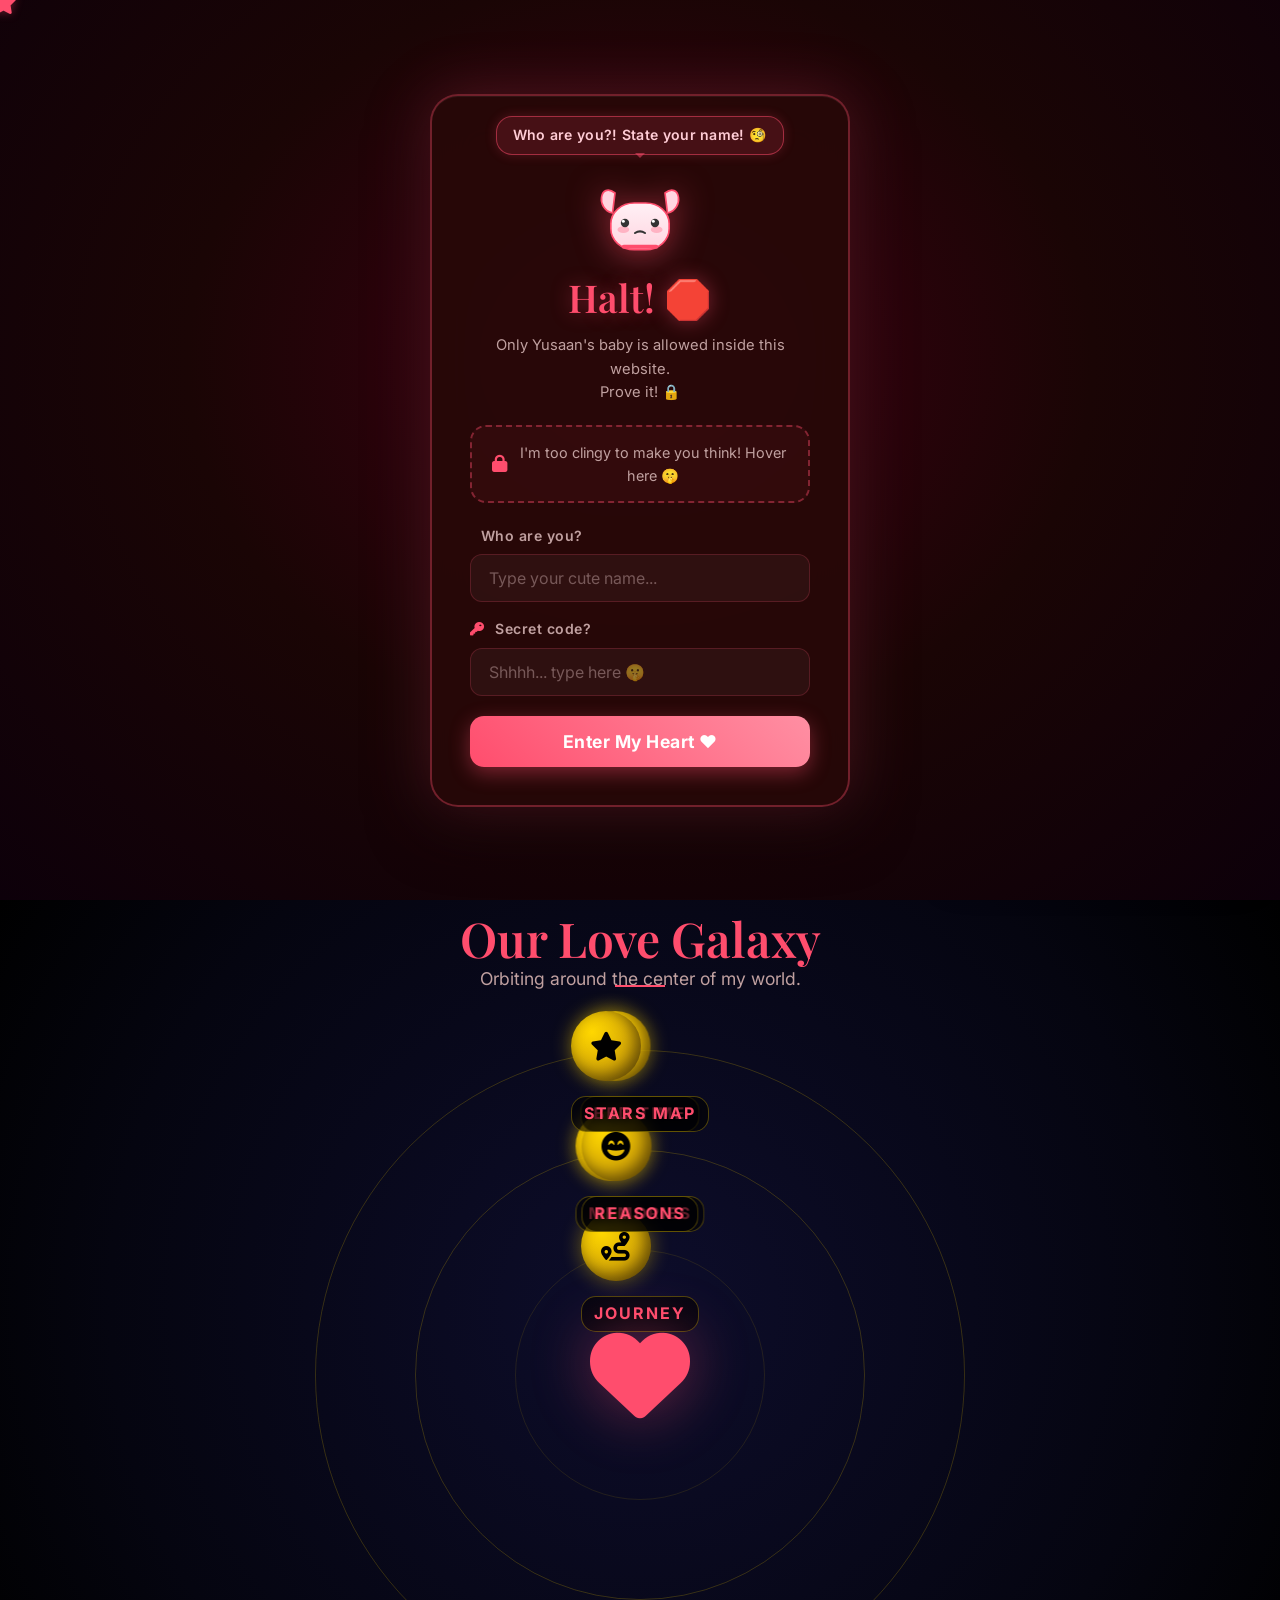
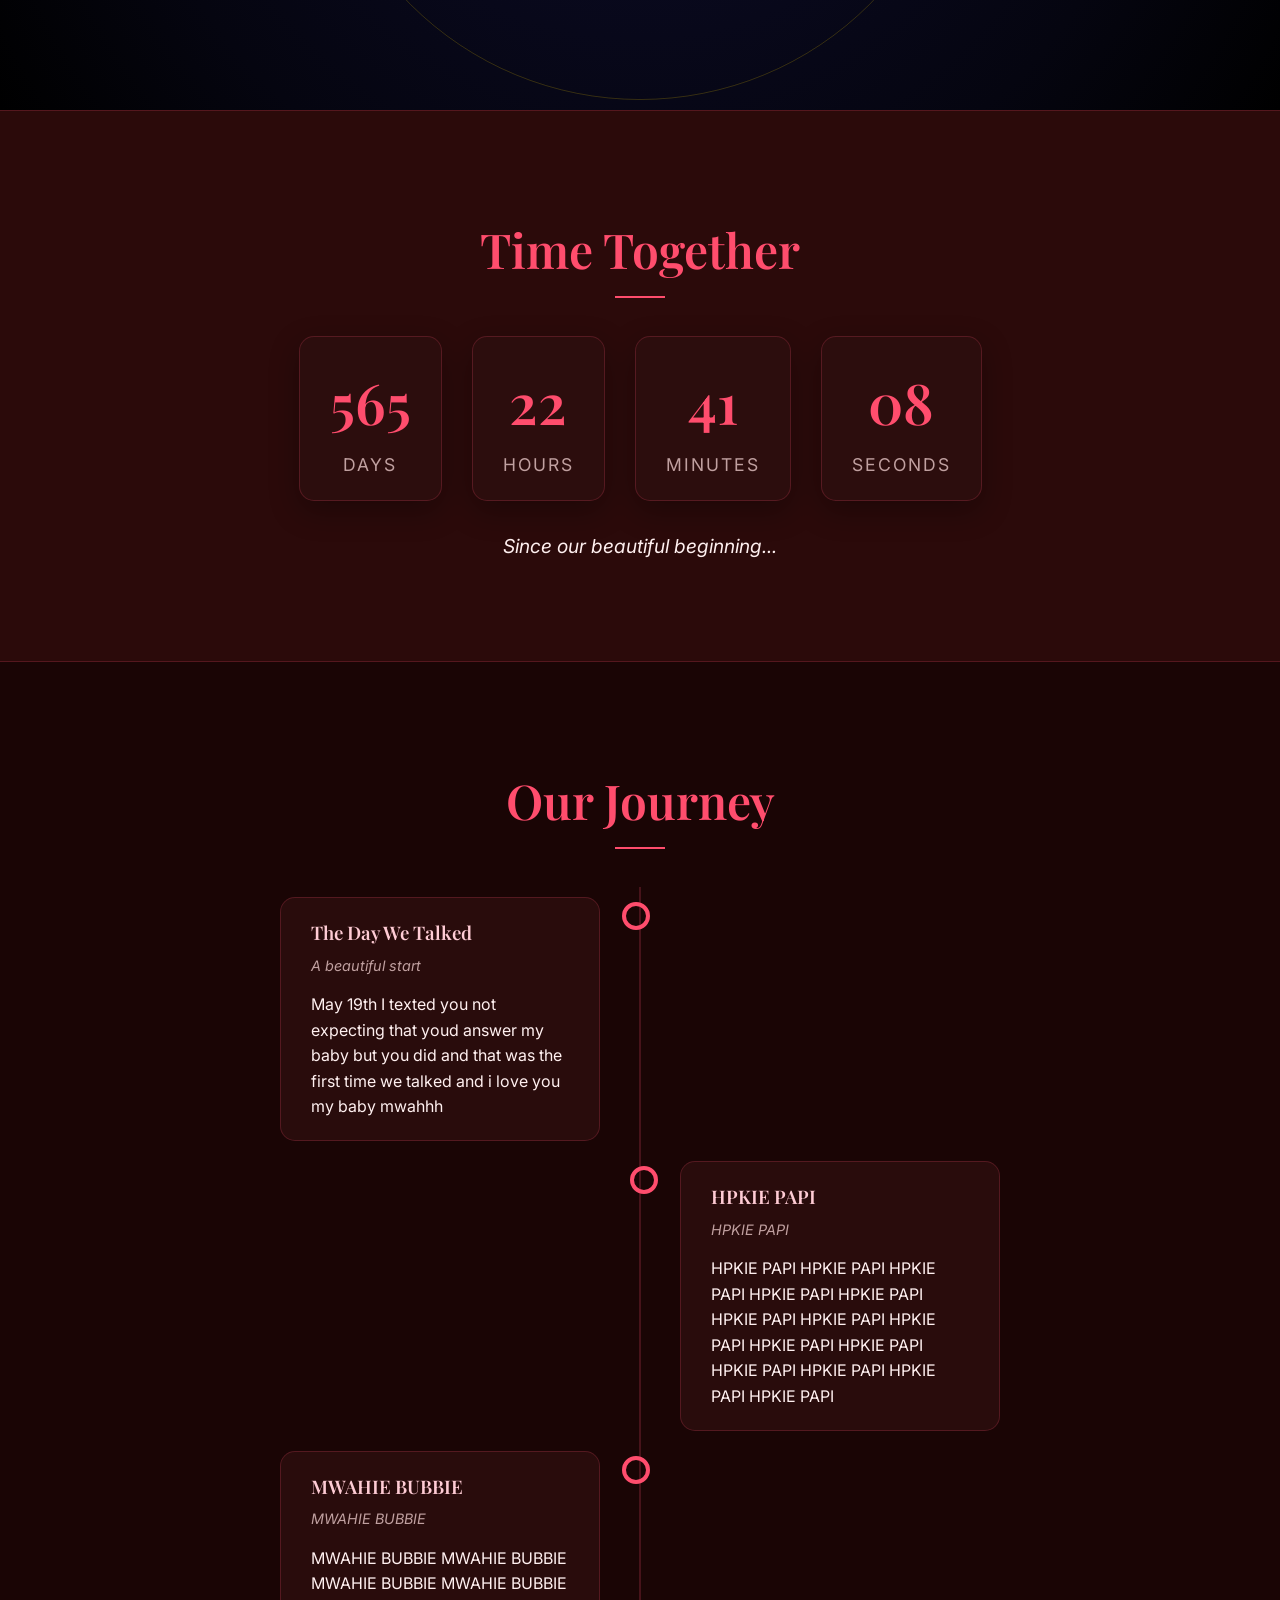
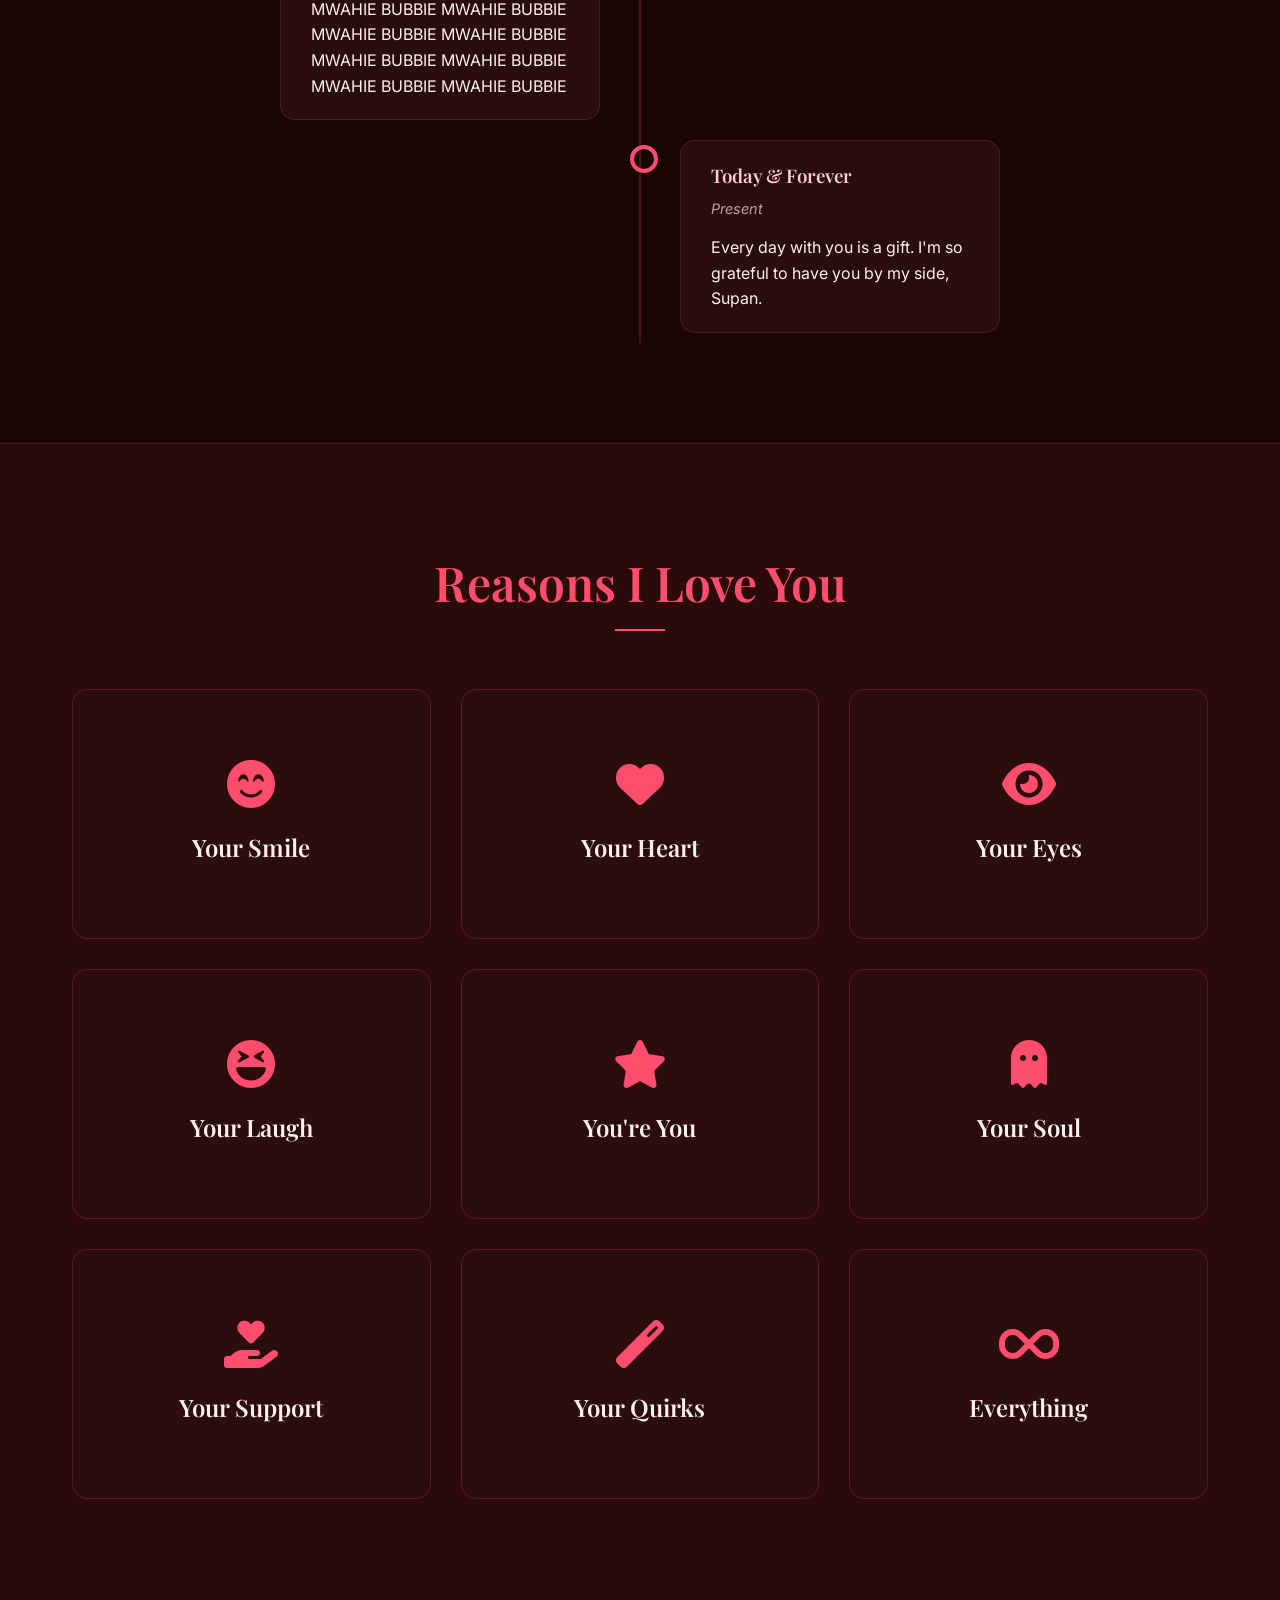
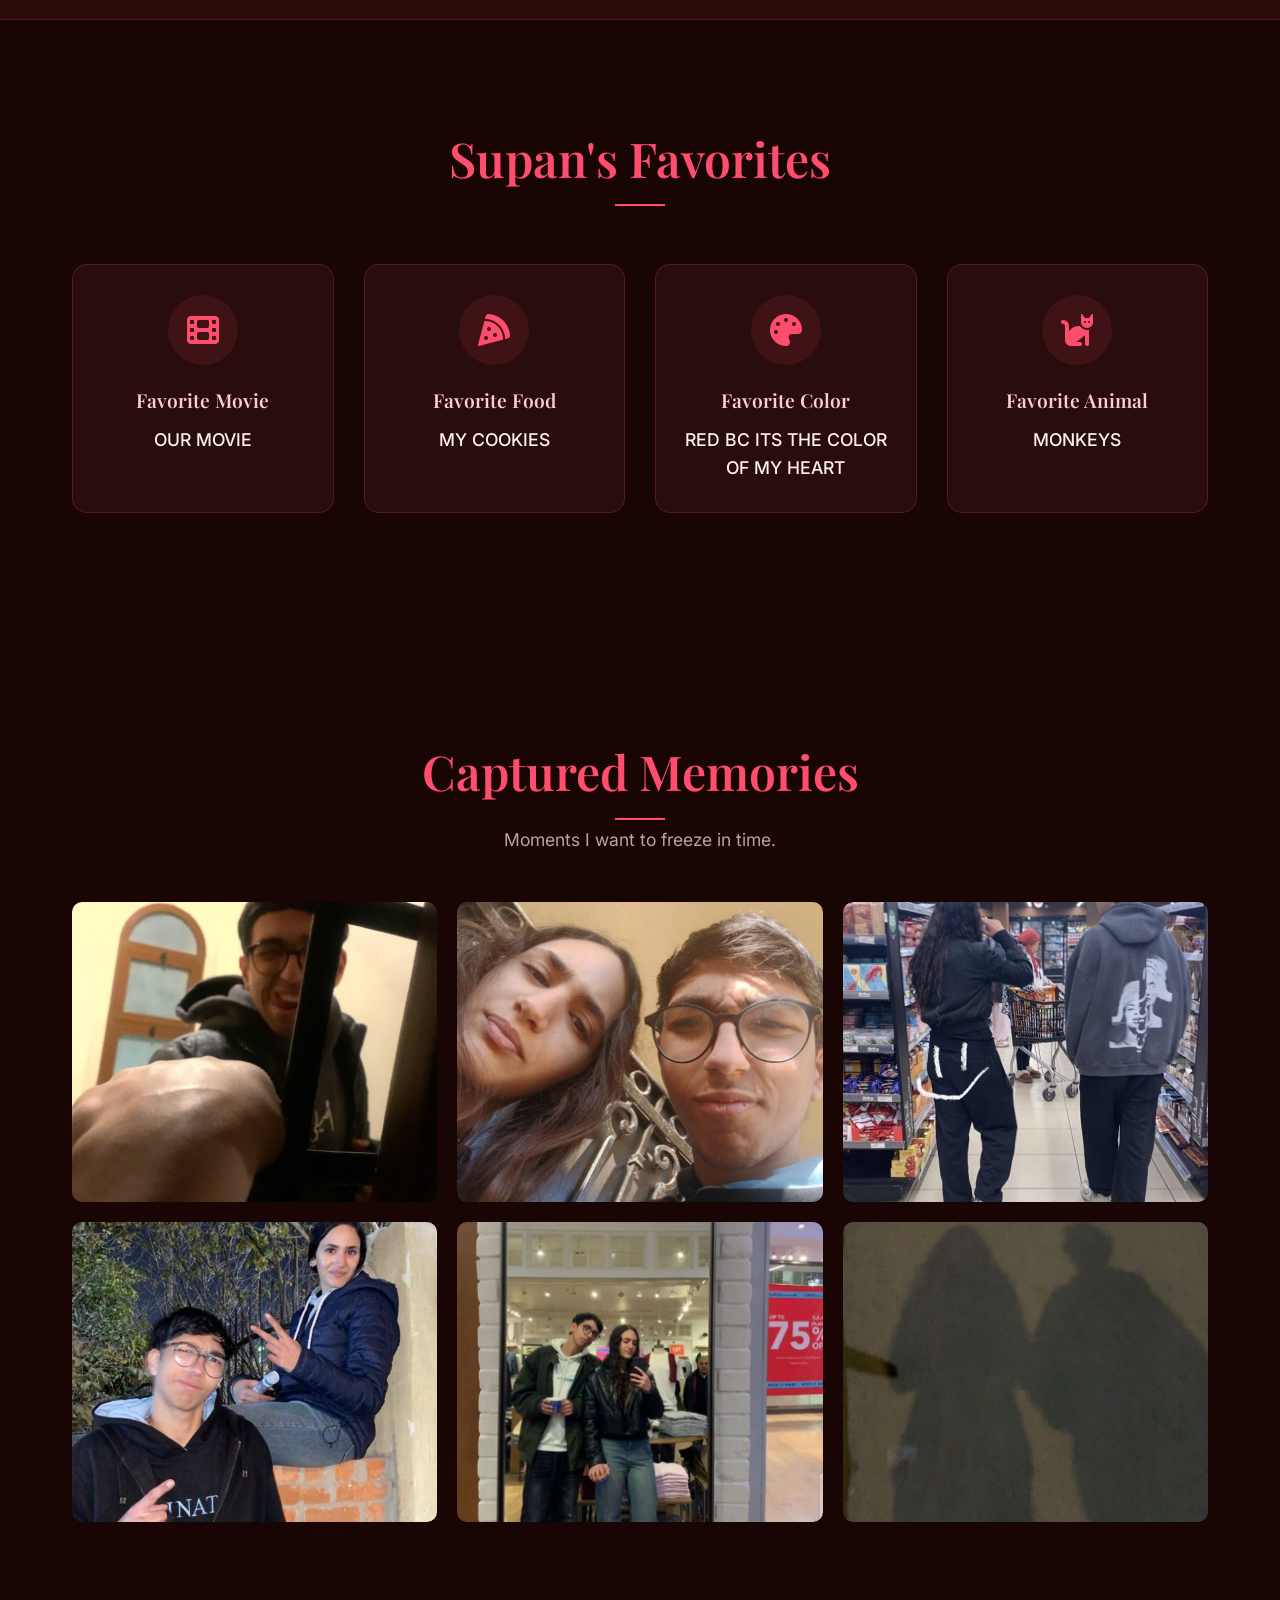
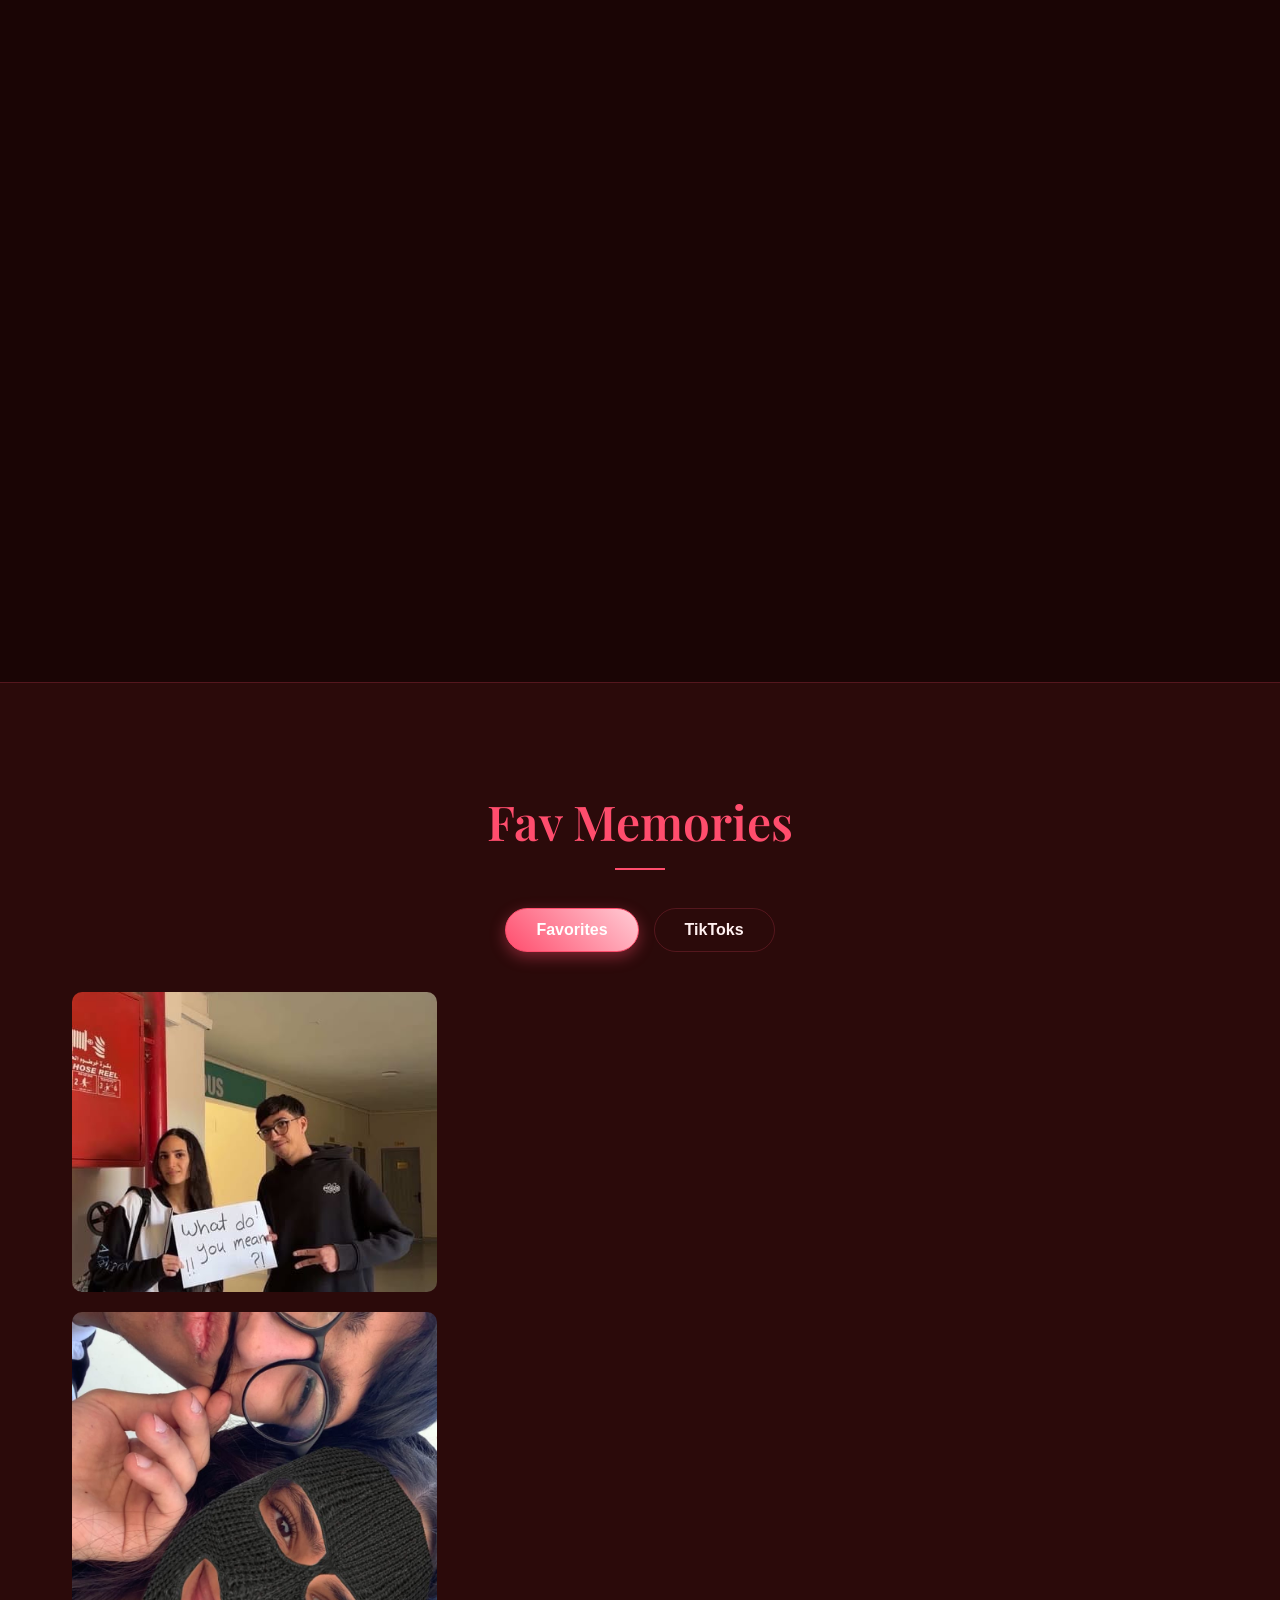
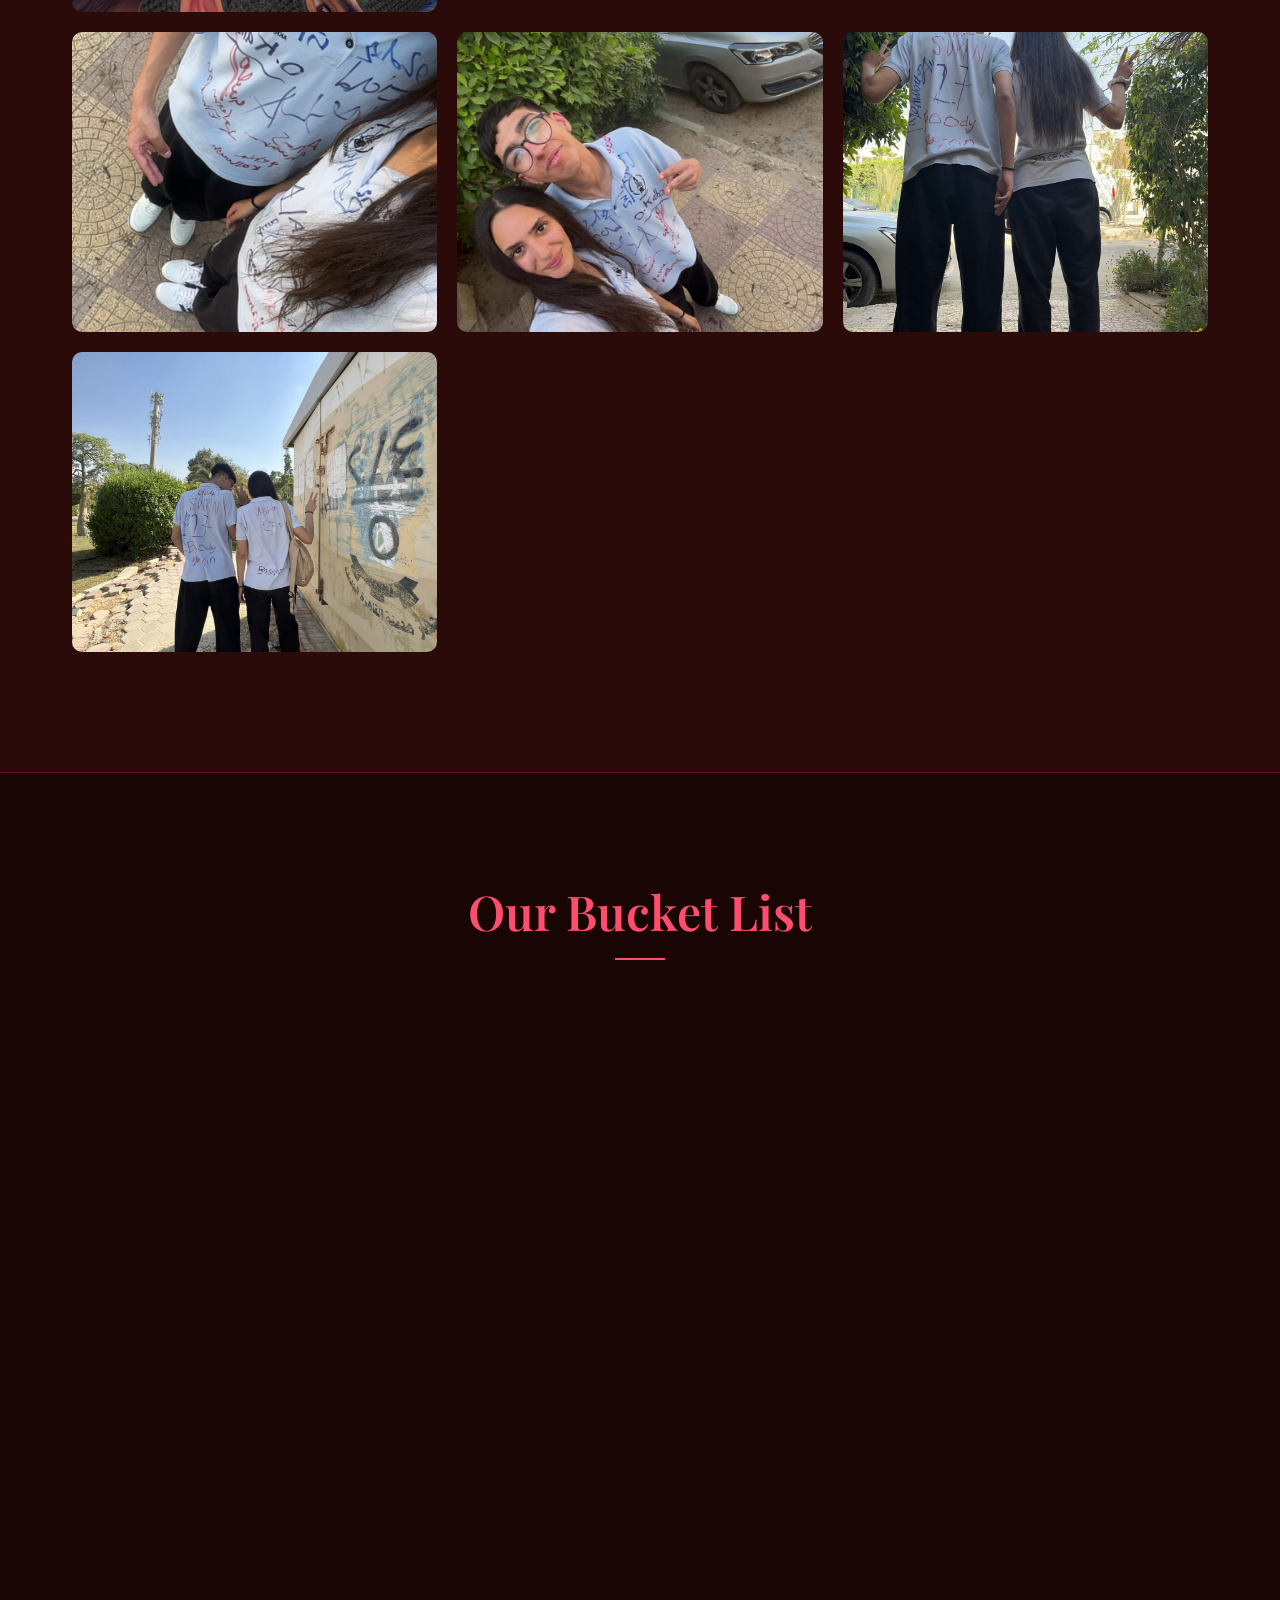
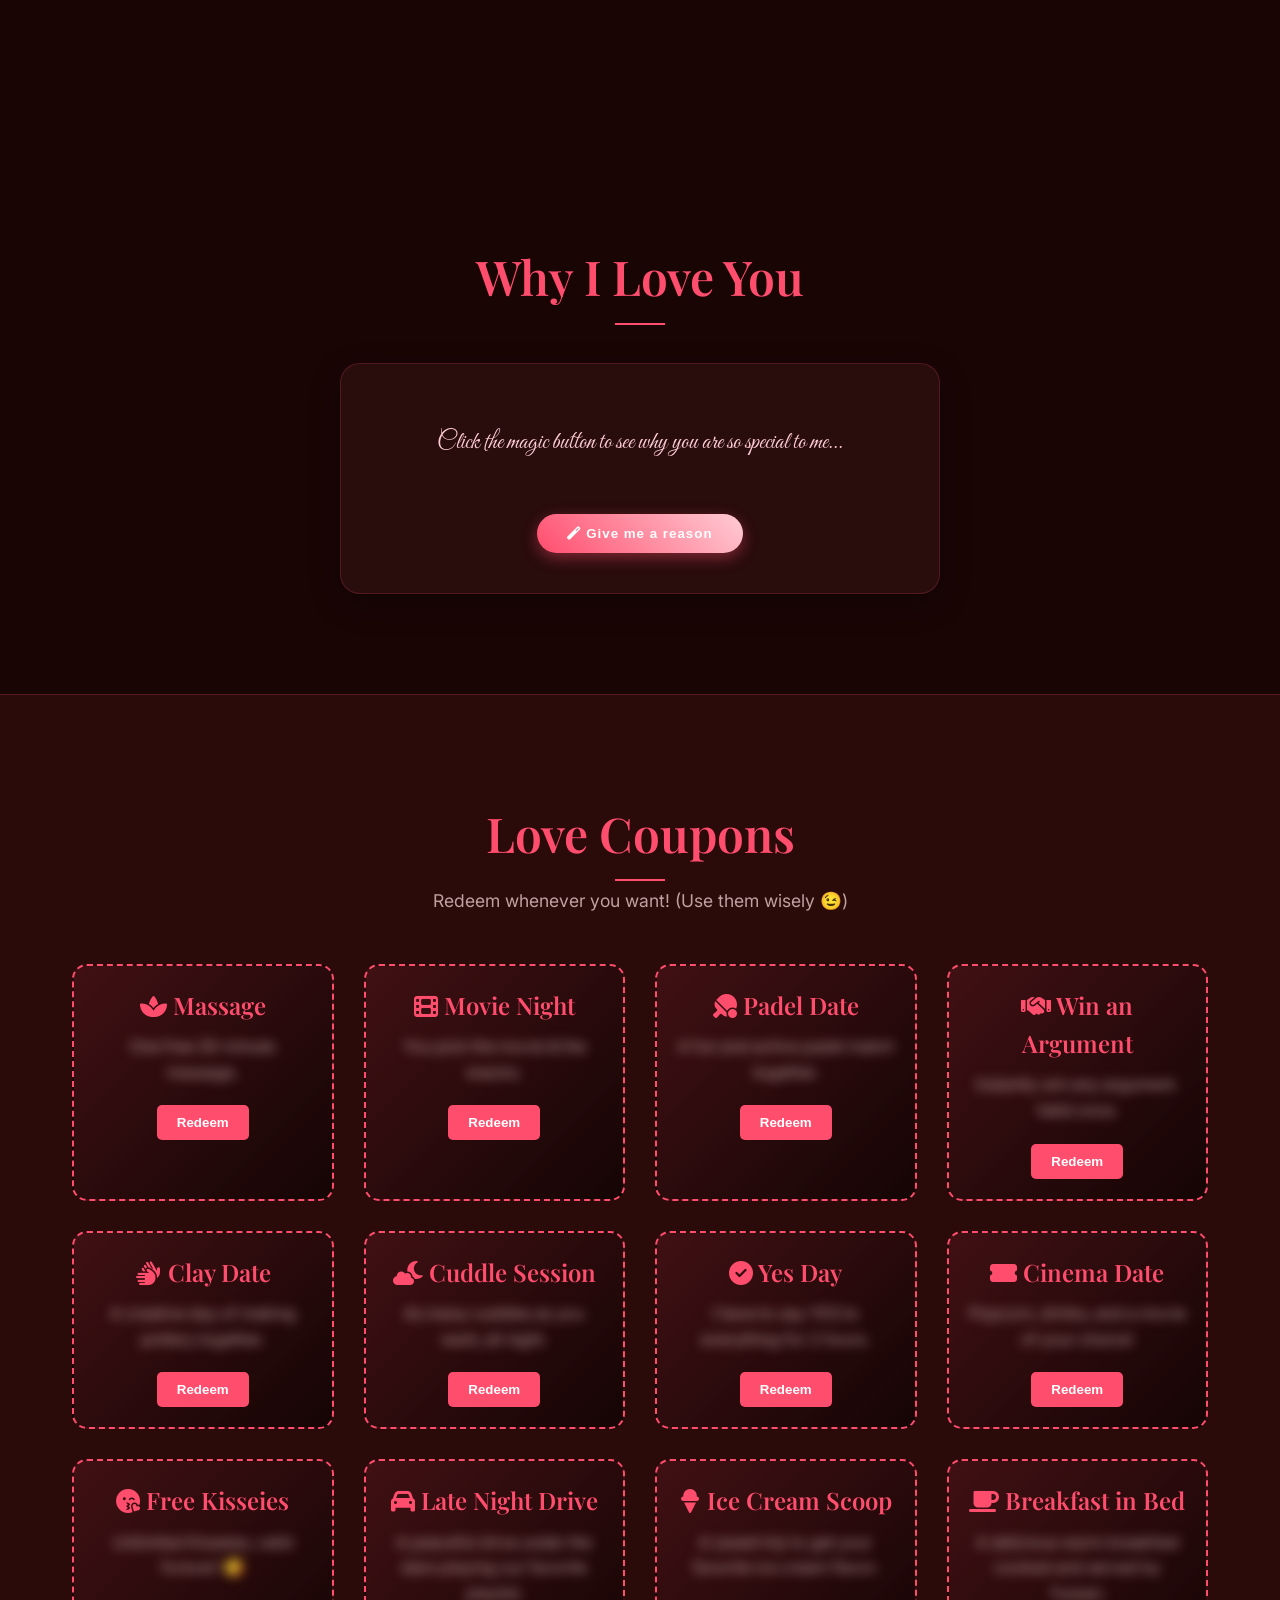
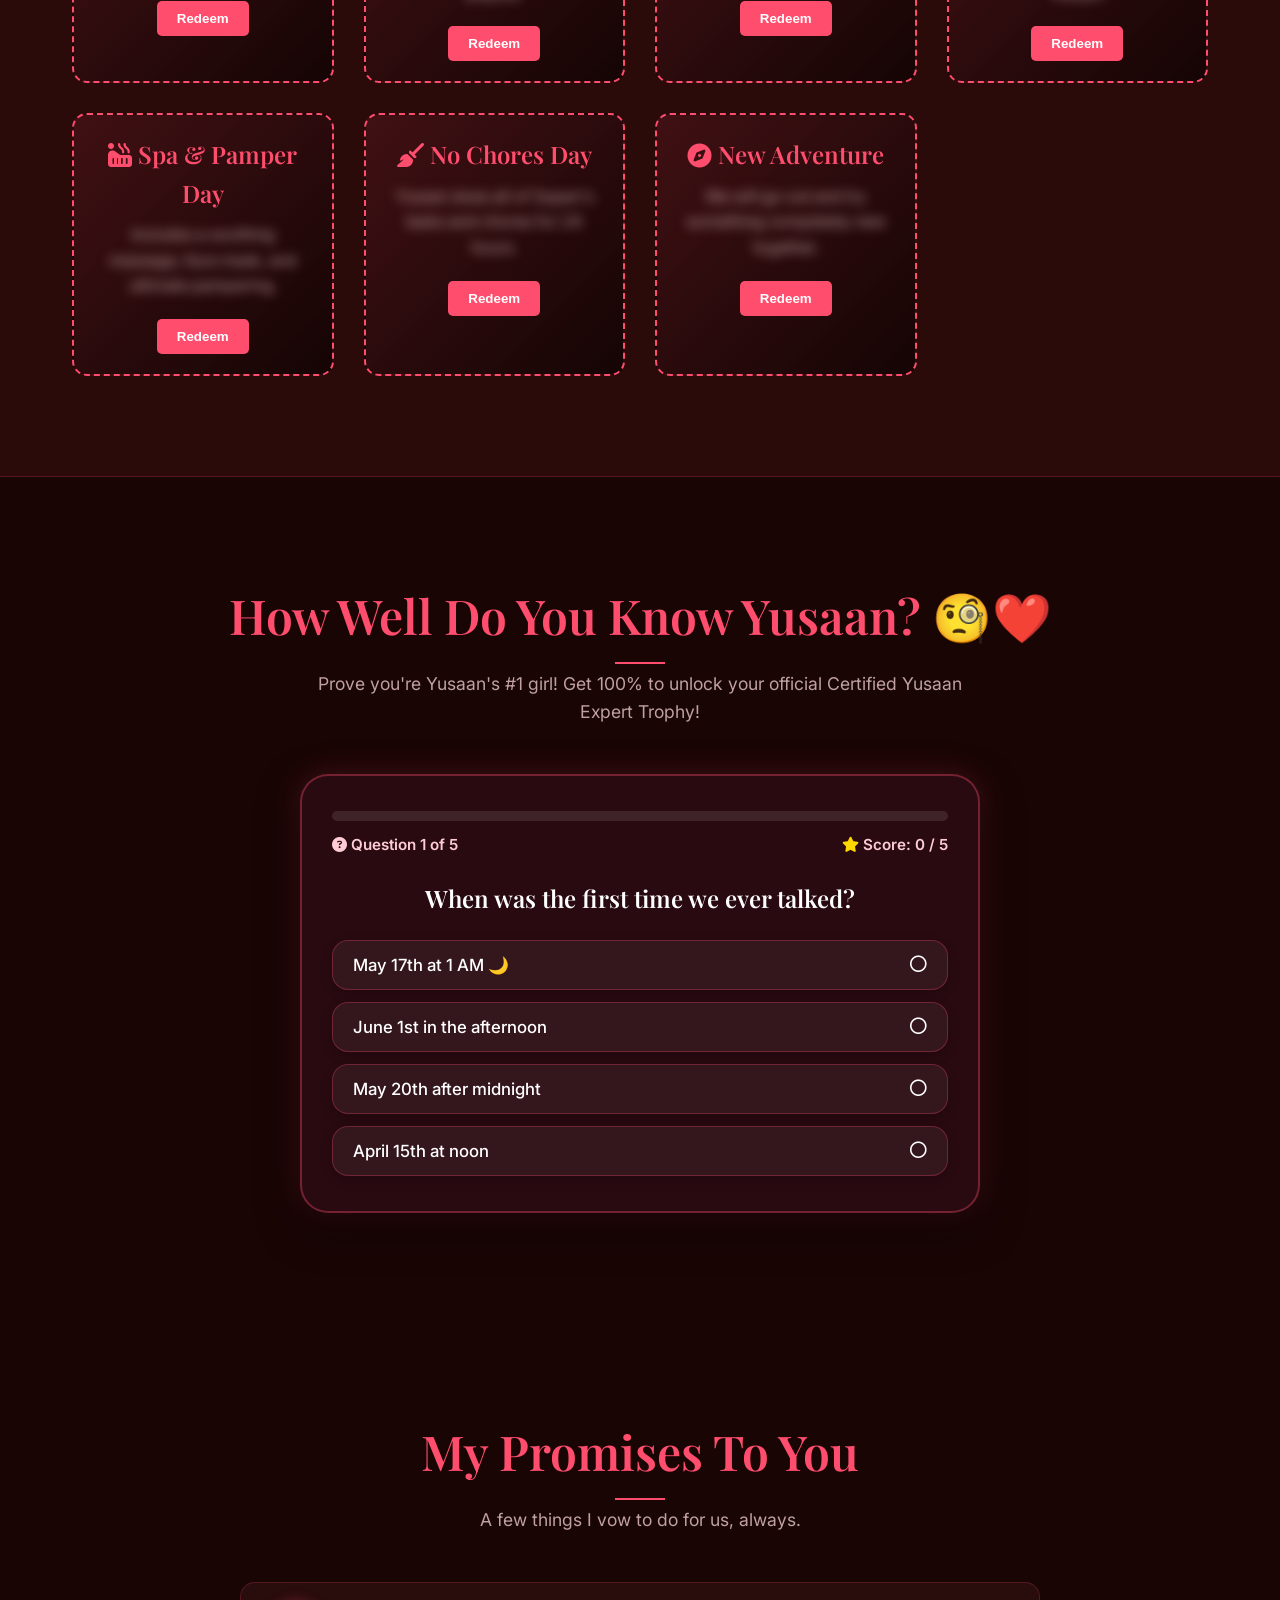
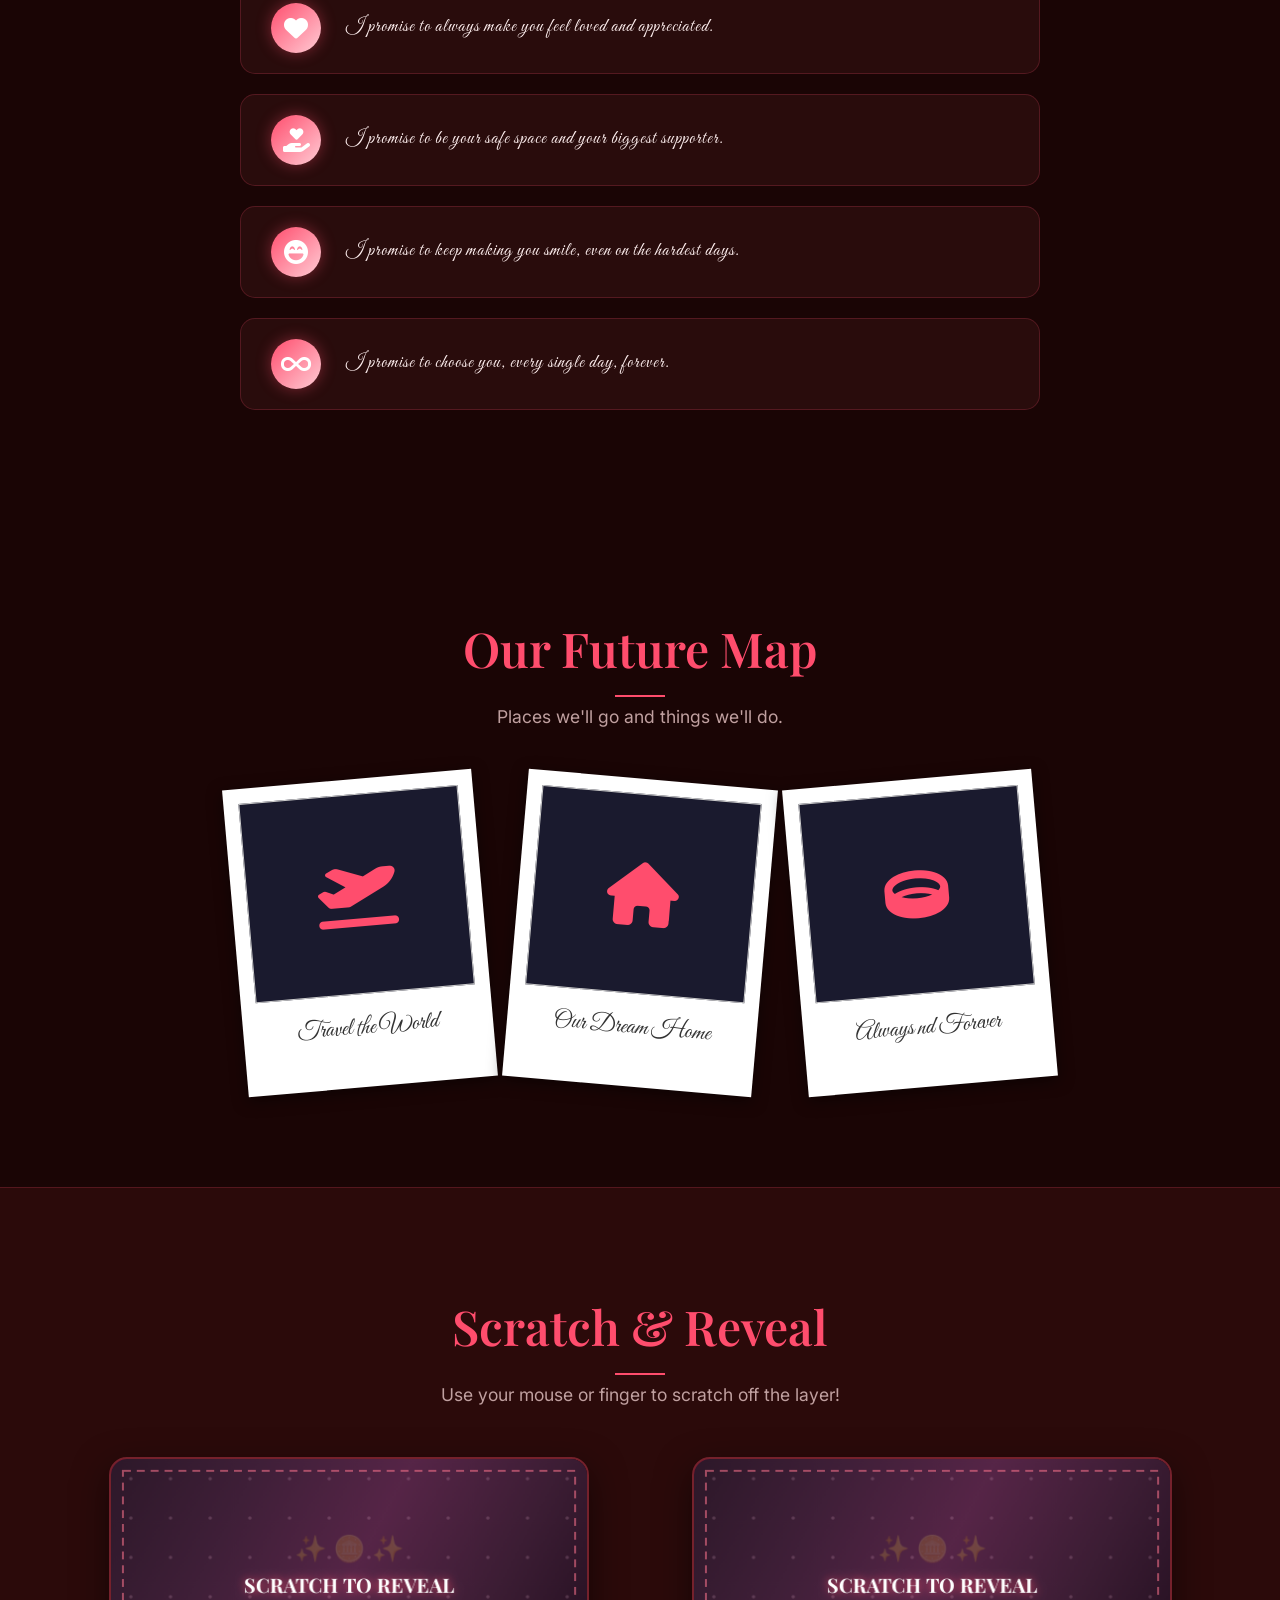
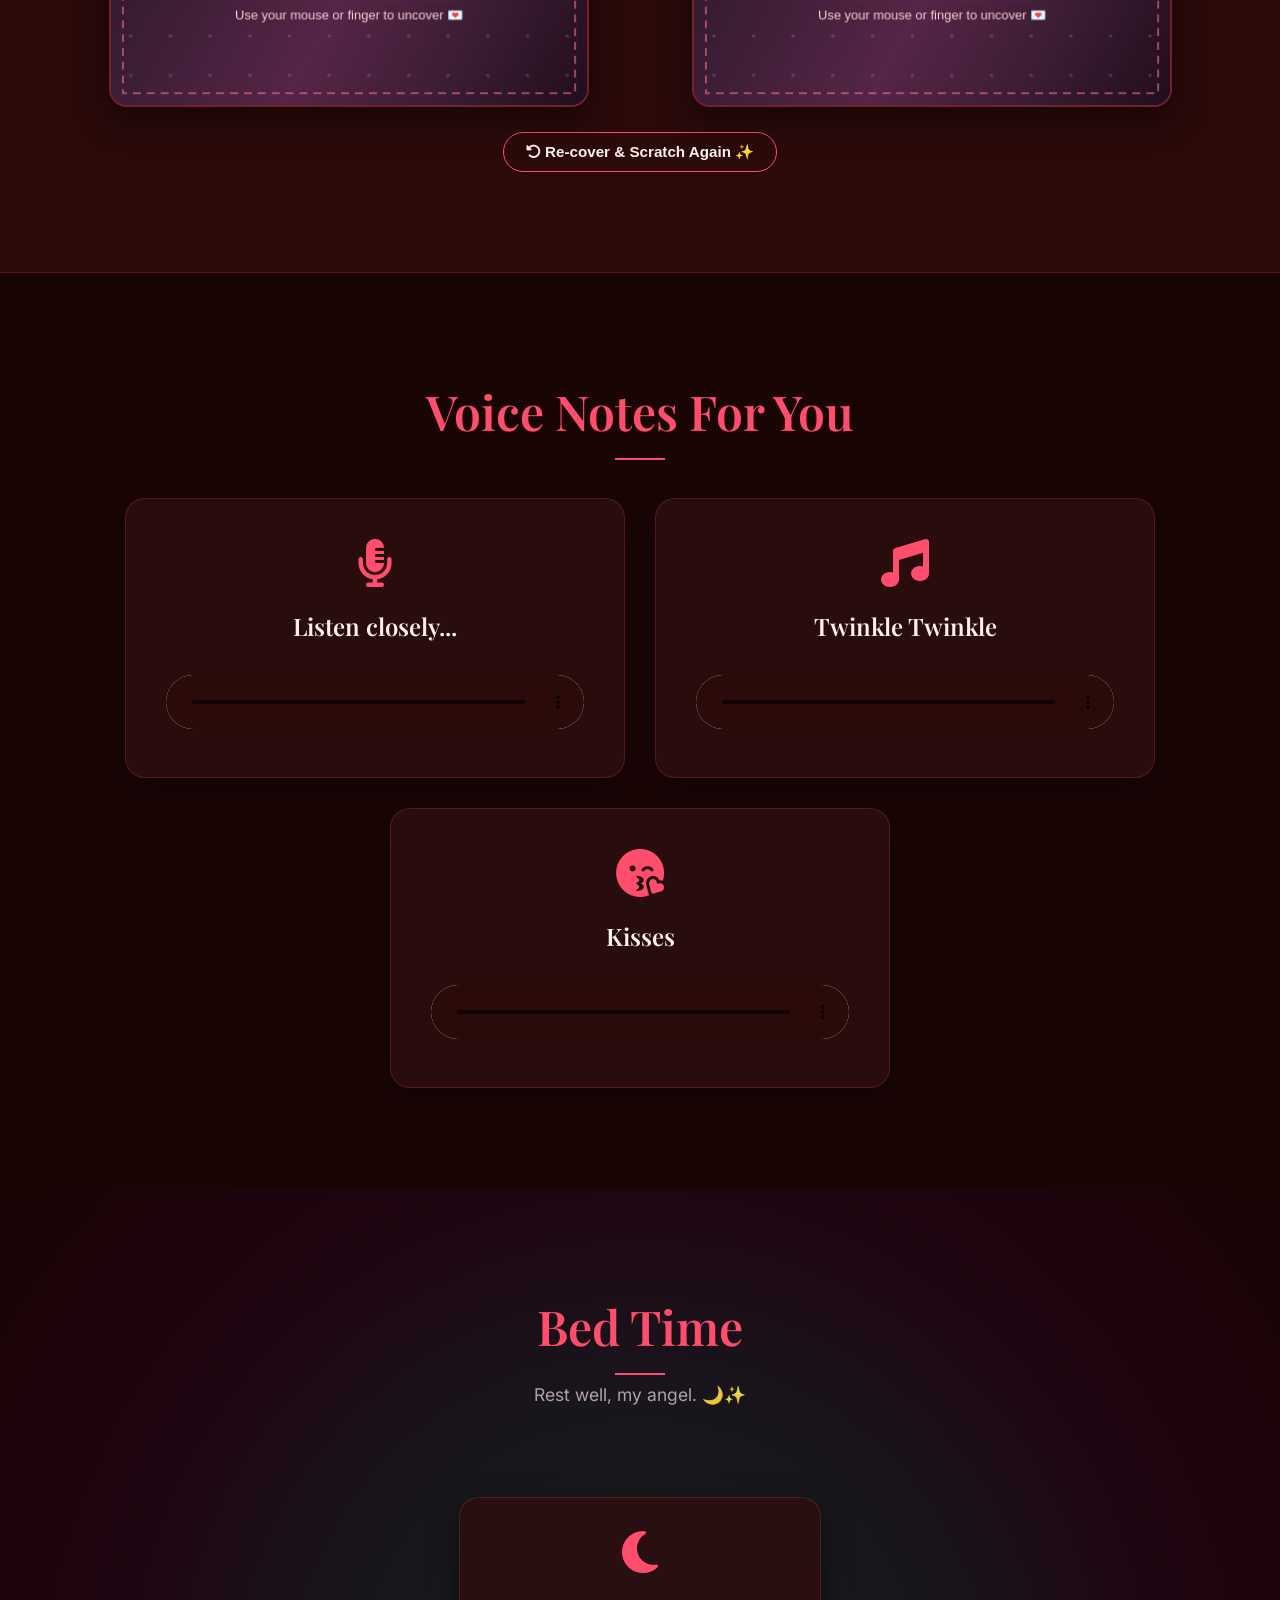
==== commit 4ea326f5: "Update index.html" ====
--- a/index.html
+++ b/index.html
@@ -3,7 +3,7 @@
 <head>
     <meta charset="UTF-8">
     <meta name="viewport" content="width=device-width, initial-scale=1.0">
-    <title>For My supan 🌟</title>
+    <title>Happy Birthday baby taaty ❤️</title>
     <!-- Google Fonts -->
     <link rel="preconnect" href="https://fonts.googleapis.com">
     <link rel="preconnect" href="https://fonts.gstatic.com" crossorigin>
